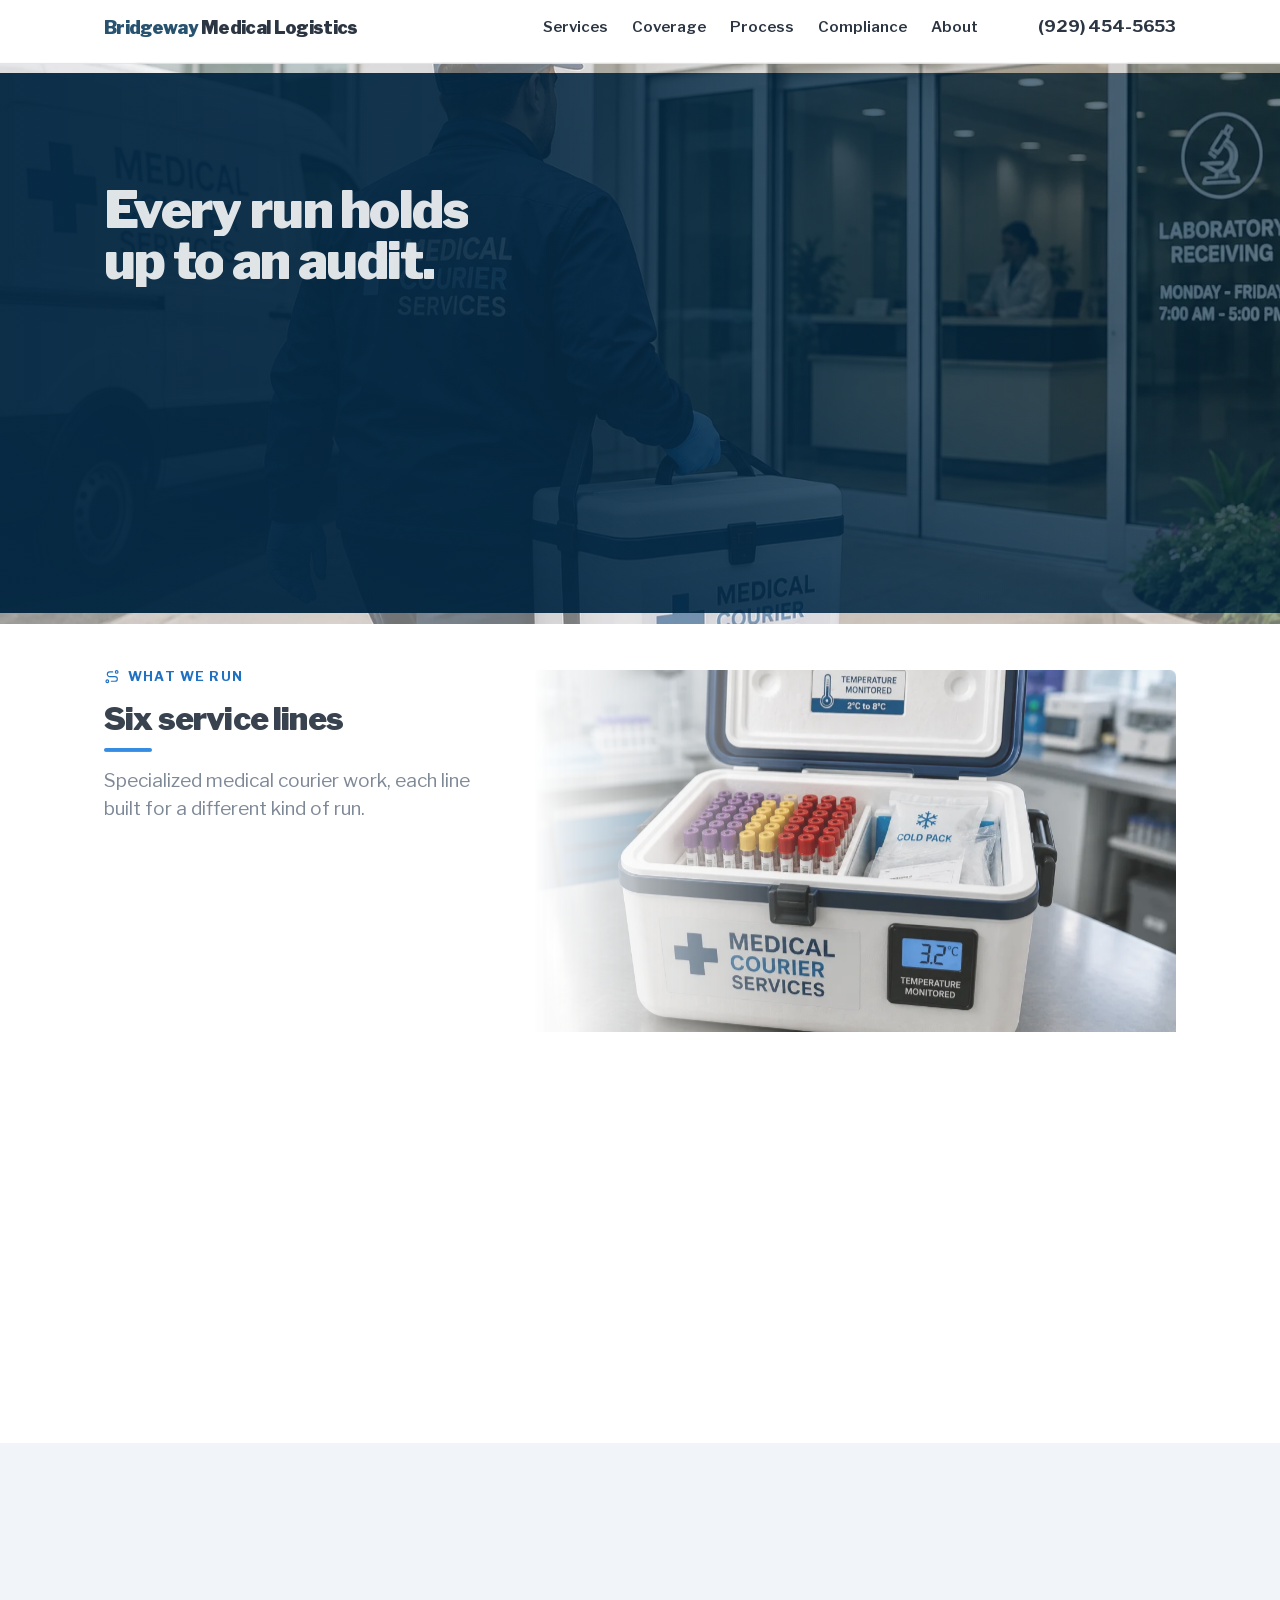
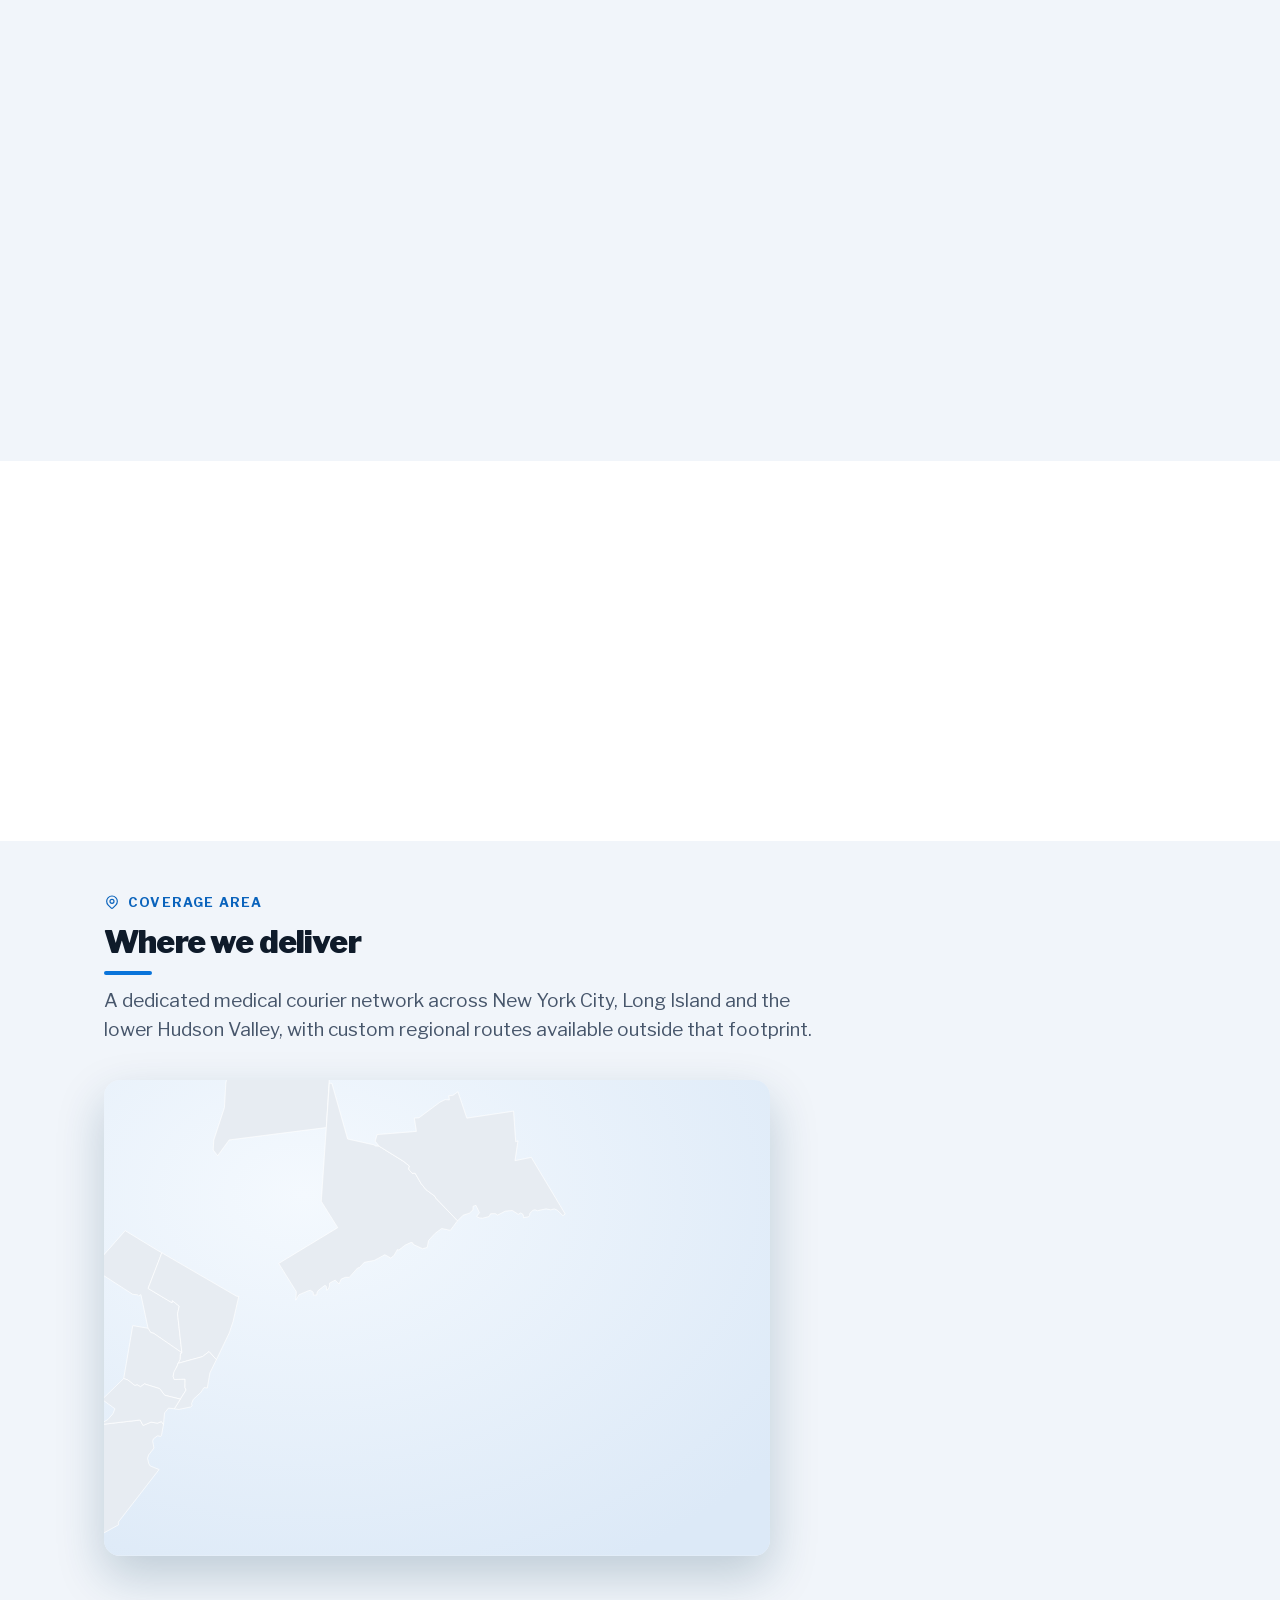
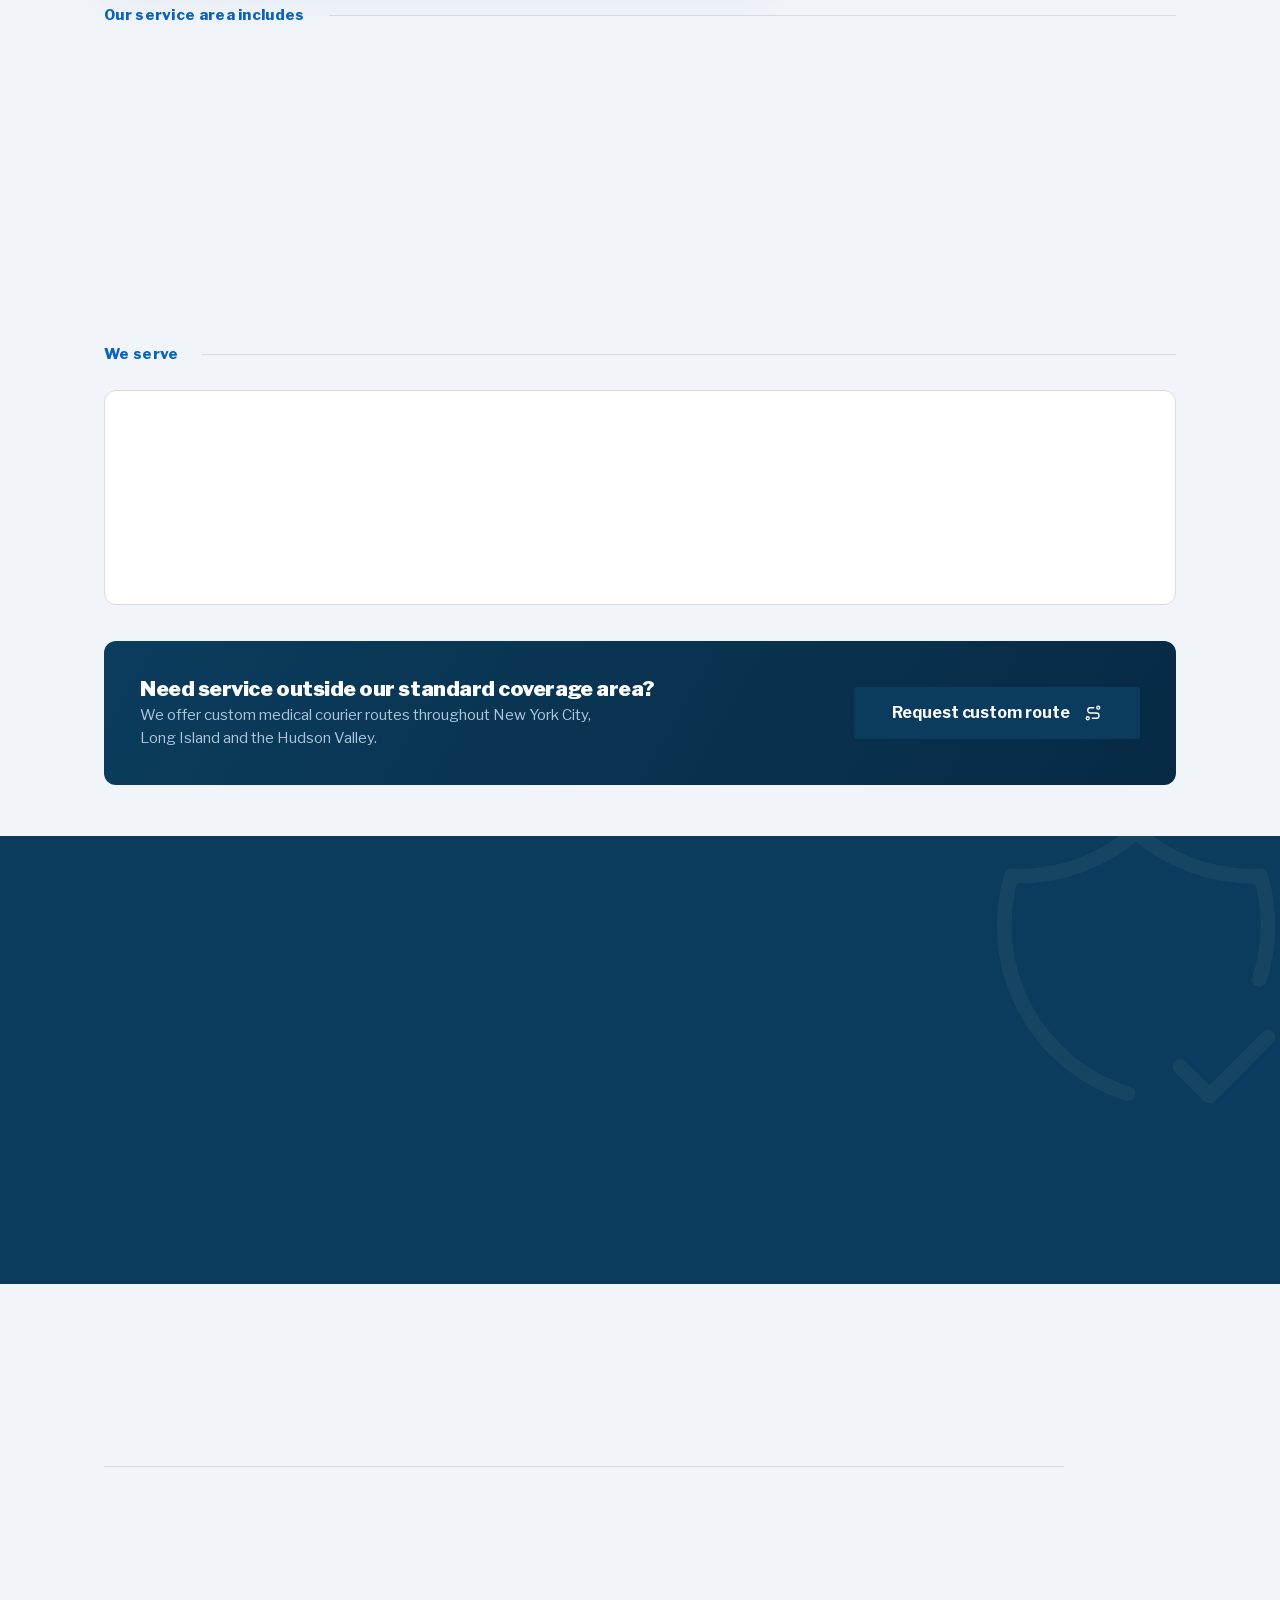
==== index.html @ 1b9d7f81 "Add site files for deployment Co-Authored-By: Claude Sonnet 5 <noreply@anthropic.com>" ====
<!DOCTYPE html>
<html lang="en">
<head>
<meta charset="utf-8">
<meta name="viewport" content="width=device-width, initial-scale=1">

<title>Bridgeway Medical Logistics | Medical Courier, NYC and Long Island</title>
<meta name="description" content="B2B medical courier for labs, clinics, hospital systems and pharmacies across New York City, Long Island and the Hudson Valley. STAT specimen transport, scheduled lab routes, cold-chain pharma, records under chain of custody.">
<link rel="canonical" href="https://bridgewayml.com/">

<!-- ==========================================================================
     TWO KINDS OF CONTENT ON THIS PAGE. THE DIFFERENCE MATTERS.

     1. FACTS ABOUT THE WORK. Regulatory citations, temperature classes,
        packaging requirements, geography. Independently verifiable and true
        regardless of how Bridgeway operates. These ship as written.

     2. CLAIMS ABOUT BRIDGEWAY. What Joseph holds, does, or commits to.
        Every one is tagged data-verify="pending":

            grep -rn 'data-verify' *.html

        Confirm it, delete the attribute. If it is not true, delete the whole
        element. Never publish an unconfirmed compliance claim to a hospital
        procurement team.

     NOTHING here states an insurance limit, a certification number, a
     response time or a temperature reading that has not been confirmed.
     Those are exactly the numbers a client's procurement file holds you to.

     Domain, phone, email and dispatch address are the client's real
     contact details as of 2026-08-10, not placeholders.
     ========================================================================== -->

<meta property="og:type" content="website">
<meta property="og:site_name" content="Bridgeway Medical Logistics">
<meta property="og:title" content="Bridgeway Medical Logistics | Medical Courier, NYC and Long Island">
<meta property="og:description" content="STAT specimen transport, scheduled lab routes and cold-chain pharma across New York City, Long Island and the Hudson Valley. Documented chain of custody on every run.">
<meta property="og:url" content="https://bridgewayml.com/">
<meta property="og:image" content="https://bridgewayml.com/assets/img/og-cover.jpg">
<meta property="og:image:width" content="1200">
<meta property="og:image:height" content="630">
<meta property="og:image:alt" content="A courier's gloved hands fastening a numbered security seal onto a sealed medical specimen transport cooler at the back of a cargo van.">
<meta name="twitter:card" content="summary_large_image">

<link rel="icon" href="/favicon.svg" type="image/svg+xml">
<link rel="apple-touch-icon" href="/assets/img/apple-touch-icon.png">
<meta name="theme-color" content="#0B3C5D">

<link rel="preload" href="/assets/fonts/librefranklin-var-latin.woff2" as="font" type="font/woff2" crossorigin>
<link rel="stylesheet" href="/assets/css/site.css">

<!-- Motion boot. Adding the class here (rather than from motion.js) is what
     prevents a flash of un-animated content: the hide rules apply on the very
     first paint. The timeout is the safety net -- if motion.js has not
     confirmed it is alive, the class comes off and the page is simply static
     and complete. Content is never left depending on a script that failed. -->
<script>
  (function () {
    var r = document.documentElement;
    if (window.matchMedia && window.matchMedia('(prefers-reduced-motion: reduce)').matches) return;
    r.classList.add('js-motion');
    setTimeout(function () {
      if (!window.__bwMotionReady) r.classList.remove('js-motion');
    }, 2000);
  })();
</script>
</head>
<body>

<a class="skip" href="#main">Skip to content</a>

<!-- Tabler Icons (MIT). Inlined as one sprite: no extra request, no icon
     font, and no hand-rolled paths. Referenced by id from each section below. -->
<svg class="sprite" aria-hidden="true" focusable="false"><symbol id="i-ambulance" viewBox="0 0 24 24"><path d="M5 17a2 2 0 1 0 4 0a2 2 0 1 0 -4 0" /> <path d="M15 17a2 2 0 1 0 4 0a2 2 0 1 0 -4 0" /> <path d="M5 17h-2v-11a1 1 0 0 1 1 -1h9v12m-4 0h6m4 0h2v-6h-8m0 -5h5l3 5" /> <path d="M6 10h4m-2 -2v4" /></symbol><symbol id="i-calendar-clock" viewBox="0 0 24 24"><path d="M10.5 21h-4.5a2 2 0 0 1 -2 -2v-12a2 2 0 0 1 2 -2h12a2 2 0 0 1 2 2v3" /> <path d="M16 3v4" /> <path d="M8 3v4" /> <path d="M4 11h10" /> <path d="M14 18a4 4 0 1 0 8 0a4 4 0 1 0 -8 0" /> <path d="M18 16.5v1.5l.5 .5" /></symbol><symbol id="i-temperature-snow" viewBox="0 0 24 24"><path d="M4 13.5a4 4 0 1 0 4 0v-8.5a2 2 0 1 0 -4 0v8.5" /> <path d="M4 9h4" /> <path d="M14.75 4l1 2h2.25" /> <path d="M17 4l-3 5l2 3" /> <path d="M20.25 10l-1.25 2l1.25 2" /> <path d="M22 12h-6l-2 3" /> <path d="M18 18h-2.25l-1 2" /> <path d="M17 20l-3 -5h-1" /> <path d="M12 9l2.088 .008" /></symbol><symbol id="i-vaccine-bottle" viewBox="0 0 24 24"><path d="M9 4a1 1 0 0 1 1 -1h4a1 1 0 0 1 1 1v1a1 1 0 0 1 -1 1h-4a1 1 0 0 1 -1 -1l0 -1" /> <path d="M10 6v.98c0 .877 -.634 1.626 -1.5 1.77c-.866 .144 -1.5 .893 -1.5 1.77v8.48a2 2 0 0 0 2 2h6a2 2 0 0 0 2 -2v-8.48c0 -.877 -.634 -1.626 -1.5 -1.77a1.795 1.795 0 0 1 -1.5 -1.77v-.98" /> <path d="M7 12h10" /> <path d="M7 18h10" /> <path d="M11 15h2" /></symbol><symbol id="i-files" viewBox="0 0 24 24"><path d="M15 3v4a1 1 0 0 0 1 1h4" /> <path d="M18 17h-7a2 2 0 0 1 -2 -2v-10a2 2 0 0 1 2 -2h4l5 5v7a2 2 0 0 1 -2 2" /> <path d="M16 17v2a2 2 0 0 1 -2 2h-7a2 2 0 0 1 -2 -2v-10a2 2 0 0 1 2 -2h2" /></symbol><symbol id="i-package" viewBox="0 0 24 24"><path d="M12 3l8 4.5l0 9l-8 4.5l-8 -4.5l0 -9l8 -4.5" /> <path d="M12 12l8 -4.5" /> <path d="M12 12l0 9" /> <path d="M12 12l-8 -4.5" /> <path d="M16 5.25l-8 4.5" /></symbol><symbol id="i-lock" viewBox="0 0 24 24"><path d="M5 13a2 2 0 0 1 2 -2h10a2 2 0 0 1 2 2v6a2 2 0 0 1 -2 2h-10a2 2 0 0 1 -2 -2v-6" /> <path d="M11 16a1 1 0 1 0 2 0a1 1 0 0 0 -2 0" /> <path d="M8 11v-4a4 4 0 1 1 8 0v4" /></symbol><symbol id="i-biohazard" viewBox="0 0 24 24"><path d="M10 12a2 2 0 1 0 4 0a2 2 0 1 0 -4 0" /> <path d="M11.939 14c0 .173 .048 .351 .056 .533l0 .217a4.75 4.75 0 0 1 -4.533 4.745l-.217 0m-4.75 -4.75a4.75 4.75 0 0 1 7.737 -3.693m6.513 8.443a4.75 4.75 0 0 1 -4.69 -5.503l-.06 0m1.764 -2.944a4.75 4.75 0 0 1 7.731 3.477l0 .217m-11.195 -3.813a4.75 4.75 0 0 1 -1.828 -7.624l.164 -.172m6.718 0a4.75 4.75 0 0 1 -1.665 7.798" /></symbol><symbol id="i-box" viewBox="0 0 24 24"><path d="M12 3l8 4.5l0 9l-8 4.5l-8 -4.5l0 -9l8 -4.5" /> <path d="M12 12l8 -4.5" /> <path d="M12 12l0 9" /> <path d="M12 12l-8 -4.5" /></symbol><symbol id="i-clipboard-check" viewBox="0 0 24 24"><path d="M9 5h-2a2 2 0 0 0 -2 2v12a2 2 0 0 0 2 2h10a2 2 0 0 0 2 -2v-12a2 2 0 0 0 -2 -2h-2" /> <path d="M9 5a2 2 0 0 1 2 -2h2a2 2 0 0 1 2 2a2 2 0 0 1 -2 2h-2a2 2 0 0 1 -2 -2" /> <path d="M9 14l2 2l4 -4" /></symbol><symbol id="i-shield-check" viewBox="0 0 24 24"><path d="M11.46 20.846a12 12 0 0 1 -7.96 -14.846a12 12 0 0 0 8.5 -3a12 12 0 0 0 8.5 3a12 12 0 0 1 -.09 7.06" /> <path d="M15 19l2 2l4 -4" /></symbol><symbol id="i-clock-hour-4" viewBox="0 0 24 24"><path d="M3 12a9 9 0 1 0 18 0a9 9 0 1 0 -18 0" /> <path d="M12 12l3 2" /> <path d="M12 7v5" /></symbol><symbol id="i-headset" viewBox="0 0 24 24"><path d="M4 14v-3a8 8 0 1 1 16 0v3" /> <path d="M18 19c0 1.657 -2.686 3 -6 3" /> <path d="M4 14a2 2 0 0 1 2 -2h1a2 2 0 0 1 2 2v3a2 2 0 0 1 -2 2h-1a2 2 0 0 1 -2 -2v-3" /> <path d="M15 14a2 2 0 0 1 2 -2h1a2 2 0 0 1 2 2v3a2 2 0 0 1 -2 2h-1a2 2 0 0 1 -2 -2v-3" /></symbol><symbol id="i-map-pin" viewBox="0 0 24 24"><path d="M9 11a3 3 0 1 0 6 0a3 3 0 0 0 -6 0" /> <path d="M17.657 16.657l-4.243 4.243a2 2 0 0 1 -2.827 0l-4.244 -4.243a8 8 0 1 1 11.314 0" /></symbol><symbol id="i-phone" viewBox="0 0 24 24"><path d="M5 4h4l2 5l-2.5 1.5a11 11 0 0 0 5 5l1.5 -2.5l5 2v4a2 2 0 0 1 -2 2a16 16 0 0 1 -15 -15a2 2 0 0 1 2 -2" /></symbol><symbol id="i-circle-check" viewBox="0 0 24 24"><path d="M3 12a9 9 0 1 0 18 0a9 9 0 1 0 -18 0" /> <path d="M9 12l2 2l4 -4" /></symbol><symbol id="i-hourglass-high" viewBox="0 0 24 24"><path d="M6.5 7h11" /> <path d="M6 20v-2a6 6 0 1 1 12 0v2a1 1 0 0 1 -1 1h-10a1 1 0 0 1 -1 -1" /> <path d="M6 4v2a6 6 0 1 0 12 0v-2a1 1 0 0 0 -1 -1h-10a1 1 0 0 0 -1 1" /></symbol><symbol id="i-snowflake" viewBox="0 0 24 24"><path d="M10 4l2 1l2 -1" /> <path d="M12 2v6.5l3 1.72" /> <path d="M17.928 6.268l.134 2.232l1.866 1.232" /> <path d="M20.66 7l-5.629 3.25l.01 3.458" /> <path d="M19.928 14.268l-1.866 1.232l-.134 2.232" /> <path d="M20.66 17l-5.629 -3.25l-2.99 1.738" /> <path d="M14 20l-2 -1l-2 1" /> <path d="M12 22v-6.5l-3 -1.72" /> <path d="M6.072 17.732l-.134 -2.232l-1.866 -1.232" /> <path d="M3.34 17l5.629 -3.25l-.01 -3.458" /> <path d="M4.072 9.732l1.866 -1.232l.134 -2.232" /> <path d="M3.34 7l5.629 3.25l2.99 -1.738" /></symbol><symbol id="i-thermometer" viewBox="0 0 24 24"><path d="M19 5a2.828 2.828 0 0 1 0 4l-8 8h-4v-4l8 -8a2.828 2.828 0 0 1 4 0" /> <path d="M16 7l-1.5 -1.5" /> <path d="M13 10l-1.5 -1.5" /> <path d="M10 13l-1.5 -1.5" /> <path d="M7 17l-3 3" /></symbol><symbol id="i-route" viewBox="0 0 24 24"><path d="M3 19a2 2 0 1 0 4 0a2 2 0 0 0 -4 0" /> <path d="M19 7a2 2 0 1 0 0 -4a2 2 0 0 0 0 4" /> <path d="M11 19h5.5a3.5 3.5 0 0 0 0 -7h-8a3.5 3.5 0 0 1 0 -7h4.5" /></symbol><symbol id="i-file-check" viewBox="0 0 24 24"><path d="M14 3v4a1 1 0 0 0 1 1h4" /> <path d="M17 21h-10a2 2 0 0 1 -2 -2v-14a2 2 0 0 1 2 -2h7l5 5v11a2 2 0 0 1 -2 2" /> <path d="M9 15l2 2l4 -4" /></symbol><symbol id="i-truck-delivery" viewBox="0 0 24 24"><path d="M5 17a2 2 0 1 0 4 0a2 2 0 1 0 -4 0" /> <path d="M15 17a2 2 0 1 0 4 0a2 2 0 1 0 -4 0" /> <path d="M5 17h-2v-4m-1 -8h11v12m-4 0h6m4 0h2v-6h-8m0 -5h5l3 5" /> <path d="M3 9l4 0" /></symbol><symbol id="i-building-hospital" viewBox="0 0 24 24"><path d="M3 21l18 0" /> <path d="M5 21v-16a2 2 0 0 1 2 -2h10a2 2 0 0 1 2 2v16" /> <path d="M9 21v-4a2 2 0 0 1 2 -2h2a2 2 0 0 1 2 2v4" /> <path d="M10 9l4 0" /> <path d="M12 7l0 4" /></symbol><symbol id="i-microscope" viewBox="0 0 24 24"><path d="M5 21h14" /> <path d="M6 18h2" /> <path d="M7 18v3" /> <path d="M9 11l3 3l6 -6l-3 -3l-6 6" /> <path d="M10.5 12.5l-1.5 1.5" /> <path d="M17 3l3 3" /> <path d="M12 21a6 6 0 0 0 3.715 -10.712" /></symbol><symbol id="i-pill" viewBox="0 0 24 24"><path d="M4.5 12.5l8 -8a4.94 4.94 0 0 1 7 7l-8 8a4.94 4.94 0 0 1 -7 -7" /> <path d="M8.5 8.5l7 7" /></symbol><symbol id="i-stethoscope" viewBox="0 0 24 24"><path d="M6 4h-1a2 2 0 0 0 -2 2v3.5a5.5 5.5 0 0 0 11 0v-3.5a2 2 0 0 0 -2 -2h-1" /> <path d="M8 15a6 6 0 1 0 12 0v-3" /> <path d="M11 3v2" /> <path d="M6 3v2" /> <path d="M18 10a2 2 0 1 0 4 0a2 2 0 1 0 -4 0" /></symbol><symbol id="i-user-square" viewBox="0 0 24 24"><path d="M9 10a3 3 0 1 0 6 0a3 3 0 0 0 -6 0" /> <path d="M6 21v-1a4 4 0 0 1 4 -4h4a4 4 0 0 1 4 4v1" /> <path d="M3 5a2 2 0 0 1 2 -2h14a2 2 0 0 1 2 2v14a2 2 0 0 1 -2 2h-14a2 2 0 0 1 -2 -2v-14" /></symbol><symbol id="i-scissors" viewBox="0 0 24 24"><path d="M3 7a3 3 0 1 0 6 0a3 3 0 1 0 -6 0" /> <path d="M3 17a3 3 0 1 0 6 0a3 3 0 1 0 -6 0" /> <path d="M8.6 8.6l10.4 10.4" /> <path d="M8.6 15.4l10.4 -10.4" /></symbol><symbol id="i-home-heart" viewBox="0 0 24 24"><path d="M21 12l-9 -9l-9 9h2v7a2 2 0 0 0 2 2h6" /> <path d="M9 21v-6a2 2 0 0 1 2 -2h2c.39 0 .754 .112 1.061 .304" /> <path d="M19 21.5l2.518 -2.58a1.74 1.74 0 0 0 0 -2.413a1.627 1.627 0 0 0 -2.346 0l-.168 .172l-.168 -.172a1.627 1.627 0 0 0 -2.346 0a1.74 1.74 0 0 0 0 2.412l2.51 2.59l0 -.009" /></symbol><symbol id="i-scan" viewBox="0 0 24 24"><path d="M5 12h14" /> <path d="M3 7v-2a2 2 0 0 1 2 -2h2" /> <path d="M3 17v2a2 2 0 0 0 2 2h2" /> <path d="M17 3h2a2 2 0 0 1 2 2v2" /> <path d="M17 21h2a2 2 0 0 0 2 -2v-2" /></symbol><symbol id="i-droplet" viewBox="0 0 24 24"><path d="M7.502 19.423c2.602 2.105 6.395 2.105 8.996 0c2.602 -2.105 3.262 -5.708 1.566 -8.546l-4.89 -7.26c-.42 -.625 -1.287 -.803 -1.936 -.397a1.376 1.376 0 0 0 -.41 .397l-4.893 7.26c-1.695 2.838 -1.035 6.441 1.567 8.546" /></symbol><symbol id="i-activity" viewBox="0 0 24 24"><path d="M3 12h4l3 8l4 -16l3 8h4" /></symbol><symbol id="i-droplets" viewBox="0 0 24 24"><path d="M4.072 20.3a2.999 2.999 0 0 0 3.856 0a3.002 3.002 0 0 0 .67 -3.798l-2.095 -3.227a.6 .6 0 0 0 -1.005 0l-2.098 3.227a3.003 3.003 0 0 0 .671 3.798" /> <path d="M16.072 20.3a2.999 2.999 0 0 0 3.856 0a3.002 3.002 0 0 0 .67 -3.798l-2.095 -3.227a.6 .6 0 0 0 -1.005 0l-2.098 3.227a3.003 3.003 0 0 0 .671 3.798" /> <path d="M10.072 10.3a2.999 2.999 0 0 0 3.856 0a3.002 3.002 0 0 0 .67 -3.798l-2.095 -3.227a.6 .6 0 0 0 -1.005 0l-2.098 3.227a3.003 3.003 0 0 0 .671 3.798l.001 0" /></symbol><symbol id="i-dots" viewBox="0 0 24 24"><path d="M4 12a1 1 0 1 0 2 0a1 1 0 1 0 -2 0" /> <path d="M11 12a1 1 0 1 0 2 0a1 1 0 1 0 -2 0" /> <path d="M18 12a1 1 0 1 0 2 0a1 1 0 1 0 -2 0" /></symbol></svg>


<header class="site-head">
  <div class="wrap site-head__inner">
    <a class="brand" href="/"><em>Bridgeway</em>&nbsp;Medical Logistics</a>
    <a class="headtel" href="tel:+19294545653" aria-label="Call dispatch at (929) 454-5653">(929) 454-5653</a>
    <nav class="nav" aria-label="Main">
      <a href="#services">Services</a>
      <a href="#coverage">Coverage</a>
      <a href="#how">Process</a>
      <a href="#compliance">Compliance</a>
      <a href="/about.html">About</a>
    </nav>
  </div>
</header>

<main id="main">

  <!-- Hero ===============================================================
       Full-bleed banner. The photograph is a real <img> behind a navy
       gradient scrim; white text sits on the dark left side. Content is in
       normal flow so it renders with or without the image, and the scrim
       guarantees contrast even where the photo is light (the white van).
       ==================================================================== -->
  <section class="hero" aria-labelledby="hero-h">
    <picture class="hero__bg">
      <source type="image/webp" srcset="/assets/img/lab-delivery-900.webp 900w, /assets/img/lab-delivery.webp 1536w"
              sizes="100vw">
      <img src="/assets/img/lab-delivery.jpg"
           srcset="/assets/img/lab-delivery-900.jpg 900w, /assets/img/lab-delivery.jpg 1536w"
           sizes="100vw" width="1536" height="1024" fetchpriority="high"
           alt="A Bridgeway courier in gloves carrying a sealed specimen cooler toward a clinical laboratory receiving entrance, a marked delivery van at the kerb.">
    </picture>
    <div class="hero__inner wrap">
      <div class="hero__copy">
        <h1 class="display" id="hero-h">Every run holds up to an audit.</h1>
        <p class="lead hero__lead">
          Dedicated point-to-point transport for laboratories, clinics, hospital
          systems and pharmacies. One courier per run, sealed at pickup, signed
          and timestamped at delivery.
        </p>
        <div class="btn-row">
          <a class="btn btn--call" href="tel:+19294545653"
             aria-label="Call dispatch at (929) 454-5653"><svg class="i" aria-hidden="true"><use href="#i-phone"></use></svg>(929) 454-5653</a>
          <a class="btn btn--onphoto" href="#quote">Request a quote</a>
        </div>
      </div>
    </div>
  </section>

  <!-- Services ========================================================== -->
  <section class="section" id="services" aria-labelledby="svc-h">
    <div class="wrap">
      <div class="svc__intro">
        <div class="section-head section-head--rule">
          <p class="eyebrow"><svg class="i" aria-hidden="true"><use href="#i-route"></use></svg>What we run</p><h2 id="svc-h">Six service lines</h2>
          <p class="lead muted">Specialized medical courier work, each line built for a different kind of run.</p>
        </div>
        <div class="svc__photo" aria-hidden="true">
          <picture>
            <source type="image/webp" srcset="/assets/img/coldchain.webp">
            <img src="/assets/img/coldchain.jpg" width="1100" height="733" loading="lazy" alt="">
          </picture>
        </div>
      </div>

      <div class="svc__grid">
        <div class="svc">
          <div class="svc__head"><span class="badge badge--stat"><svg class="i" aria-hidden="true"><use href="#i-ambulance"></use></svg></span><h3>STAT and emergency runs</h3></div>
          <p>Immediate, dedicated pickup for time-critical specimens, blood products, and urgent hospital deliveries.</p>
          <p class="svc__turn svc__turn--stat"><svg class="i" aria-hidden="true"><use href="#i-phone"></use></svg><span>Dispatched on call</span></p>
        </div>
        <div class="svc">
          <div class="svc__head"><span class="badge"><svg class="i" aria-hidden="true"><use href="#i-calendar-clock"></use></svg></span><h3>Scheduled lab routes</h3></div>
          <p>Daily or recurring pickups for hospitals, clinics, labs, and physician offices, on a fixed window.</p>
          <p class="svc__turn"><svg class="i" aria-hidden="true"><use href="#i-clock-hour-4"></use></svg><span>Fixed daily window</span></p>
        </div>
        <div class="svc" data-verify="pending">
          <div class="svc__head"><span class="badge badge--cold"><svg class="i" aria-hidden="true"><use href="#i-temperature-snow"></use></svg></span><h3>Cold-chain and biologics</h3></div>
          <p>Validated temperature-controlled transport for vaccines, biologics, blood products, and lab samples.</p>
          <p class="svc__turn"><svg class="i" aria-hidden="true"><use href="#i-thermometer"></use></svg><span>Temperature logged</span></p>
        </div>
        <div class="svc" data-verify="pending">
          <div class="svc__head"><span class="badge"><svg class="i" aria-hidden="true"><use href="#i-vaccine-bottle"></use></svg></span><h3>Pharmacy and infusion delivery</h3></div>
          <p>Secure delivery of prescriptions, specialty medications, and infusion therapies, signed on receipt.</p>
          <p class="svc__turn"><svg class="i" aria-hidden="true"><use href="#i-clock-hour-4"></use></svg><span>Time-definite</span></p>
        </div>
        <div class="svc">
          <div class="svc__head"><span class="badge"><svg class="i" aria-hidden="true"><use href="#i-files"></use></svg></span><h3>Records and imaging</h3></div>
          <p>Confidential transport of medical records, imaging, pathology slides, and sensitive documents.</p>
          <p class="svc__turn"><svg class="i" aria-hidden="true"><use href="#i-file-check"></use></svg><span>Same day</span></p>
        </div>
        <div class="svc">
          <div class="svc__head"><span class="badge"><svg class="i" aria-hidden="true"><use href="#i-package"></use></svg></span><h3>Equipment and supply transfers</h3></div>
          <p>Inter-site transport of medical equipment, supplies, diagnostic devices, and reagents.</p>
          <p class="svc__turn"><svg class="i" aria-hidden="true"><use href="#i-truck-delivery"></use></svg><span>Scheduled or on call</span></p>
        </div>
      </div>
    </div>
  </section>

  <!-- Why choose us ==================================================== -->
  <section class="section section--band" id="why" aria-labelledby="why-h">
    <div class="wrap why__grid">
      <figure class="why__fig">
        <picture>
          <source type="image/webp" srcset="/assets/img/equipment.webp">
          <img src="/assets/img/equipment.jpg" width="760" height="507" loading="lazy"
               alt="A Bridgeway courier wheeling shrink-wrapped medical equipment on a dolly toward a hospital patient care unit entrance, a marked delivery van alongside.">
        </picture>
      </figure>
      <div class="why__body">
        <p class="eyebrow"><svg class="i" aria-hidden="true"><use href="#i-shield-check"></use></svg>Why facilities choose us</p>
        <h2 id="why-h">Built for medical freight, not parcels</h2>
        <p class="lead muted">A general courier optimises for stops per hour. That is the wrong instinct for a specimen with a stability window.</p>
        <ul class="why__list">
          <li><svg class="i" aria-hidden="true"><use href="#i-route"></use></svg><div><h3>One courier per run</h3><p>No consolidation, no hand-offs, no warehouse stop where a cooler waits for a second van.</p></div></li>
          <li><svg class="i" aria-hidden="true"><use href="#i-thermometer"></use></svg><div><h3>Temperature controlled</h3><p>Validated containers with the reading logged for the run and reported with the manifest.</p></div></li>
          <li><svg class="i" aria-hidden="true"><use href="#i-clipboard-check"></use></svg><div><h3>Chain of custody</h3><p>Sealed at pickup, signed and timestamped at delivery, the record retained and sent on request.</p></div></li>
          <li data-verify="pending"><svg class="i" aria-hidden="true"><use href="#i-shield-check"></use></svg><div><h3>Bonded and insured</h3><p>Certificate of insurance issued to your facility, named to your entity, renewed before it lapses.</p></div></li>
        </ul>
      </div>
    </div>
  </section>

  <!-- How it works ====================================================== -->
  <section class="section" id="how" aria-labelledby="how-h">
    <div class="wrap">
      <div class="section-head">
        <p class="eyebrow"><svg class="i" aria-hidden="true"><use href="#i-route"></use></svg>How it works</p>
        <h2 id="how-h">From call to proof of delivery</h2>
        <p class="lead muted">Four steps on every run, whether it is a STAT dispatch or a standing daily route.</p>
      </div>
      <ol class="steps">
        <li class="step"><span class="step__num">1</span><span class="step__ic badge"><svg class="i" aria-hidden="true"><use href="#i-phone"></use></svg></span><h3>Schedule a pickup</h3><p>Call dispatch or send the two addresses. You get a window quoted for that specific run.</p></li>
        <li class="step"><span class="step__num">2</span><span class="step__ic badge"><svg class="i" aria-hidden="true"><use href="#i-truck-delivery"></use></svg></span><h3>Courier dispatched</h3><p>One named courier is assigned. Nothing else rides with your specimen.</p></li>
        <li class="step"><span class="step__num">3</span><span class="step__ic badge"><svg class="i" aria-hidden="true"><use href="#i-shield-check"></use></svg></span><h3>Secure transport</h3><p>Sealed and logged at pickup, held at temperature, driven direct with no route deviation.</p></li>
        <li class="step"><span class="step__num">4</span><span class="step__ic badge"><svg class="i" aria-hidden="true"><use href="#i-file-check"></use></svg></span><h3>Proof of delivery</h3><p>Signed and timestamped at the receiving department. The closed manifest is yours on request.</p></li>
      </ol>
    </div>
  </section>

  <!-- Coverage ==========================================================
       The map is real geography, not a schematic: county boundaries come from
       US Census cartographic data (500k), projected to Web Mercator and
       simplified. Served counties are filled, neighbours are drawn unshaded
       so it reads as a map rather than floating shapes.

       The ZIP check is also real. 394 ZIPs across the nine served counties,
       from a public state/county/ZIP crosswalk, embedded in site.js so the
       lookup needs no request. An unrecognised ZIP is never told "no": it is
       told to call dispatch, because a wrong no loses a booking.
       ================================================================== -->
  <section class="section section--band cov" id="coverage" aria-labelledby="cov-h">
    <div class="wrap">

      <div class="cov__head">
        <p class="eyebrow"><svg class="i" aria-hidden="true"><use href="#i-map-pin"></use></svg>Coverage area</p>
        <h2 id="cov-h" class="has-rule">Where we deliver</h2>
        <p class="lead muted">
          A dedicated medical courier network across New York City, Long
          Island and the lower Hudson Valley, with custom regional routes
          available outside that footprint.
        </p>
      </div>

      <div class="cov__layout">
        <figure class="cov__map">
          <svg class="map__svg" viewBox="0 0 980 700" role="img" aria-labelledby="mapt mapd" xmlns="http://www.w3.org/2000/svg">
<title id="mapt">Bridgeway service network</title>
<desc id="mapd">A logistics network map showing New York City -- Manhattan, Brooklyn, Queens, the Bronx and Staten Island -- Nassau and Suffolk Counties on Long Island, and Westchester, Rockland and Putnam Counties, connected by delivery routes between hub markers. Surrounding areas, including northern New Jersey, are shown unshaded for orientation and are not served; the eastern half of Suffolk County extends beyond this view.</desc>
<defs>
<linearGradient id="mapLand" x1="0" y1="0" x2="1" y2="1"><stop offset="0%" stop-color="#2E93F0"/><stop offset="100%" stop-color="#0A5FB0"/></linearGradient>
<radialGradient id="mapWater" cx="30%" cy="24%" r="90%"><stop offset="0%" stop-color="#F4F9FE"/><stop offset="100%" stop-color="#DCE9F7"/></radialGradient>
<filter id="hubGlow" x="-200%" y="-200%" width="500%" height="500%"><feGaussianBlur in="SourceGraphic" stdDeviation="4.5" result="b"/><feMerge><feMergeNode in="b"/><feMergeNode in="SourceGraphic"/></feMerge></filter>
</defs>
<rect class="map__water" width="980" height="700"/>
<path class="map__ctx" d="M77.7 250.1L85.1 254.3L64.9 306.7L100.1 327.8L100.4 324.6L110.7 332.8L108.2 344.1L114.6 401.4L73.3 372.9L68.7 371.5L64.8 365.3L54.3 315.8L51.0 317.7L49.1 316.1L42.2 315.3L-17.4 276.8L31.2 221.7L77.7 250.1Z"/>
<path class="map__ctx" d="M85.1 254.3L195.2 318.3L198.3 318.4L189.8 355.7L184.3 372.3L165.4 411.5L154.6 399.7L144.8 407.1L108.4 417.1L111.7 411.4L112.4 402.2L114.6 401.4L108.2 344.1L110.7 332.8L100.4 324.6L100.1 327.8L64.9 306.7L85.1 254.3Z"/>
<path class="map__ctx" d="M102.3 432.0L101.9 436.4L103.3 440.7L119.3 440.2L119.2 452.8L120.8 456.2L112.3 469.6L89.3 463.9L81.9 454.2L59.5 447.2L53.7 451.4L48.8 448.6L45.4 449.6L35.0 441.4L29.0 439.2L42.3 361.4L64.8 365.3L68.7 371.5L73.3 372.9L114.6 401.4L112.4 402.2L111.7 411.4L102.3 432.0Z"/>
<path class="map__ctx" d="M165.4 411.5L155.8 431.1L152.0 453.2L147.1 452.6L142.6 459.6L131.4 469.9L128.8 476.4L129.7 479.4L127.4 481.2L109.9 484.8L103.5 483.8L120.8 456.2L119.2 452.8L119.3 440.2L103.3 440.7L101.9 436.4L102.8 429.8L108.2 420.2L108.4 417.1L144.8 407.1L154.6 399.7L165.4 411.5Z"/>
<path class="map__ctx" d="M177.2 40.6L179.3 4.3L181.1 -3.5L179.6 -10.7L181.6 -27.8L174.1 -105.2L185.6 -188.5L263.1 -154.1L328.2 -141.2L338.9 -174.8L342.3 -174.8L327.1 70.0L184.2 88.2L167.3 111.4L160.7 103.1L161.5 88.7L177.2 40.6Z"/>
<path class="map__ctx" d="M331.6 4.7L335.3 5.0L358.5 86.8L397.5 95.5L399.1 97.0L404.9 97.4L441.3 120.0L449.4 126.7L448.3 130.9L453.5 137.3L457.8 137.2L466.7 152.5L473.9 161.4L486.9 171.0L488.2 173.8L520.2 207.2L509.6 221.3L496.9 218.5L486.7 226.1L477.5 236.3L475.6 246.4L468.8 248.3L454.7 241.8L454.4 239.7L451.9 238.9L443.1 243.0L434.0 250.2L431.6 249.6L427.1 257.8L422.0 262.0L413.3 257.1L397.8 265.5L383.0 268.3L376.0 275.9L373.2 276.6L360.8 290.5L355.4 290.3L349.0 293.0L345.8 300.2L340.2 294.5L331.8 298.9L331.9 303.2L329.8 308.0L327.6 309.4L327.1 303.6L325.3 302.1L315.8 309.2L313.8 311.9L313.0 316.3L308.1 316.6L307.7 312.1L303.9 309.5L301.0 310.0L287.0 316.0L282.1 324.0L283.0 311.6L257.1 269.9L343.9 217.3L319.7 178.6L331.6 4.7Z"/>
<path class="map__ctx" d="M-13.0 540.5L-22.0 530.3L-3.4 504.8L-1.1 506.6L53.2 500.3L57.5 508.3L69.3 503.4L78.6 505.0L84.5 502.6L87.5 507.0L84.6 522.9L83.4 524.5L78.7 523.6L72.6 528.1L71.6 531.5L73.5 541.5L65.7 551.7L64.1 556.8L65.9 564.5L67.9 567.9L81.0 573.2L21.1 650.5L21.3 654.6L-2.5 667.8L-10.8 666.9L-42.1 644.6L-58.7 610.2L-12.7 563.3L-2.2 555.5L-13.0 540.5Z"/>
<path class="map__ctx" d="M87.5 507.0L84.5 502.6L78.6 505.0L69.3 503.4L57.5 508.3L53.2 500.3L-1.1 506.6L-3.4 504.8L5.6 499.8L13.0 491.3L16.1 483.8L-2.7 470.1L29.0 439.2L35.0 441.4L45.4 449.6L48.8 448.6L53.7 451.4L59.5 447.2L81.9 454.2L89.3 463.9L112.3 469.6L103.5 483.8L94.8 482.9L89.1 489.9L87.5 507.0Z"/>
<path class="map__ctx" d="M459.7 75.6L456.6 56.0L463.5 55.6L494.3 32.7L502.1 28.8L508.3 29.3L507.3 23.2L513.5 22.5L520.8 17.3L533.9 56.1L602.7 45.8L605.8 90.7L609.1 89.6L604.8 118.7L628.7 113.8L678.6 197.2L675.3 199.7L666.8 191.4L662.5 189.7L657.3 191.1L650.5 189.6L637.5 192.4L634.3 190.9L630.9 191.9L626.5 196.3L626.3 199.3L624.5 201.4L617.4 202.5L616.7 197.9L613.2 195.6L609.5 197.7L600.8 192.0L590.6 193.0L579.1 198.8L576.2 196.7L568.8 196.8L566.6 200.9L556.9 203.4L551.9 202.8L548.4 200.7L552.5 195.3L547.4 184.5L543.2 185.8L542.9 191.0L537.7 195.9L528.3 199.1L520.2 207.2L488.2 173.8L486.9 171.0L473.9 161.4L466.7 152.5L457.8 137.2L453.5 137.3L450.0 133.5L448.3 130.9L449.4 126.7L441.3 120.0L404.9 97.4L399.0 90.0L401.9 80.3L459.7 75.6Z"/>
<path class="map__zone" d="M247.7 510.9L266.8 437.4L266.3 433.0L250.4 419.9L242.7 410.4L247.8 400.9L247.7 398.2L256.9 386.0L257.5 384.1L256.1 380.1L262.1 377.9L275.6 384.0L282.6 380.8L283.1 374.1L290.4 364.7L296.2 364.9L313.0 356.7L320.8 359.8L331.0 357.2L332.5 357.9L337.8 355.4L338.8 353.2L354.0 394.8L365.0 471.3L364.8 499.8L315.7 512.1L298.5 510.2L285.8 512.5L247.6 511.8L247.7 510.9Z"><title>Nassau</title></path>
<path class="map__zone" d="M207.1 459.9L197.4 465.8L194.6 459.6L188.5 453.4L185.8 444.6L182.9 443.6L179.5 440.0L173.9 440.0L176.7 433.5L183.7 424.0L182.5 422.7L183.7 420.5L186.2 421.6L192.4 415.0L191.7 412.5L199.5 415.4L199.7 416.7L206.4 416.9L209.3 412.0L220.7 409.3L227.6 408.4L233.9 410.8L236.5 410.4L238.1 413.1L240.0 413.0L242.7 410.4L250.4 419.9L266.3 433.0L266.8 437.4L247.7 510.9L248.1 508.9L240.4 508.8L229.1 511.7L183.9 530.2L184.5 523.1L182.5 520.3L213.9 509.8L210.1 478.9L211.8 474.6L208.2 466.1L207.1 459.9Z"><title>Queens</title></path>
<path class="map__zone" d="M179.1 212.5L185.0 221.0L192.8 240.0L197.8 244.9L200.7 254.7L197.9 278.4L199.9 299.4L198.3 318.4L195.2 318.3L77.7 250.1L167.3 164.9L179.1 212.5Z"><title>Rockland</title></path>
<path class="map__zone" d="M354.0 394.8L338.8 353.2L340.7 344.2L343.0 342.2L350.6 346.2L360.2 347.5L362.6 349.9L363.0 353.8L371.1 354.4L372.2 352.1L372.9 338.6L375.7 338.0L382.3 346.3L389.9 351.4L392.5 352.0L397.5 350.0L410.4 352.4L433.7 361.5L462.1 350.4L465.0 332.9L475.8 330.2L486.0 329.7L499.4 334.8L500.6 333.7L516.3 332.7L554.5 334.4L576.5 331.2L594.9 333.3L599.9 328.6L616.0 323.8L624.9 321.8L633.5 322.9L661.8 318.2L668.8 312.6L670.4 309.8L684.3 299.4L700.0 292.6L711.4 276.7L721.0 275.8L728.5 271.9L743.0 254.4L754.9 251.1L766.0 244.0L770.3 242.7L774.1 244.8L782.2 241.5L784.7 242.3L784.9 243.7L779.3 252.8L775.2 256.8L762.7 264.4L762.8 255.2L760.6 252.4L756.4 252.8L753.4 255.1L750.3 260.7L750.4 266.9L756.7 275.5L763.6 279.1L769.8 279.4L771.1 281.1L768.8 285.2L772.1 292.9L776.8 297.3L787.8 296.3L797.6 301.9L801.6 301.8L811.4 292.1L814.6 292.7L820.4 298.4L820.4 305.8L827.9 317.1L832.9 321.0L835.3 321.1L839.7 318.7L842.1 312.8L847.3 312.6L848.6 314.8L850.8 314.0L850.7 307.4L852.3 306.5L856.4 307.3L863.8 303.8L869.3 298.4L880.7 294.7L882.9 291.6L883.4 283.7L897.6 279.3L904.8 279.2L908.2 281.6L917.1 281.0L920.0 284.0L913.7 292.5L903.2 298.2L891.9 301.0L828.5 330.1L728.9 379.5L702.6 390.7L602.3 427.8L597.0 428.8L563.4 442.2L495.4 473.4L441.1 490.0L422.1 494.4L406.4 494.7L401.8 487.7L390.4 490.2L364.8 499.8L365.0 471.3L354.0 394.8Z"><title>Suffolk</title></path>
<path class="map__zone" d="M236.5 410.4L233.9 410.8L227.6 408.4L220.7 409.3L209.3 412.0L206.4 416.9L199.7 416.7L199.5 415.4L191.7 412.5L193.6 375.0L192.1 373.6L190.7 375.3L184.3 372.3L189.8 355.7L223.0 368.6L237.4 372.8L235.5 383.4L238.2 392.5L237.3 393.5L235.7 391.1L234.3 384.6L231.7 388.3L229.1 387.6L227.0 388.9L226.0 394.3L227.3 398.9L232.5 403.4L236.5 410.4Z"><title>The Bronx</title></path>
<path class="map__zone" d="M207.1 459.9L208.2 466.1L211.8 474.6L210.1 478.9L213.9 509.8L182.5 520.3L178.4 517.0L163.8 518.4L160.0 518.2L156.4 516.4L156.1 514.7L160.1 508.8L159.5 506.5L156.8 504.1L149.1 502.4L146.7 498.4L145.7 492.8L149.3 482.7L154.2 476.8L152.6 466.4L153.9 467.2L159.3 462.7L162.6 455.7L171.4 453.4L174.3 446.4L173.9 440.0L179.5 440.0L182.9 443.6L185.8 444.6L188.5 453.4L194.6 459.6L197.4 465.8L207.1 459.9Z"><title>Brooklyn</title></path>
<path class="map__zone" d="M173.9 440.0L174.3 446.4L171.4 453.4L162.6 455.7L159.3 462.7L153.9 467.2L151.9 463.7L154.8 456.8L152.0 453.2L155.8 431.1L184.3 372.3L190.7 375.3L192.1 373.6L193.6 376.3L192.4 415.0L186.2 421.6L183.7 420.5L182.5 422.7L183.7 424.0L176.7 433.5L173.9 440.0Z"><title>Manhattan</title></path>
<path class="map__zone" d="M166.9 166.3L167.3 111.4L184.2 88.2L327.1 70.0L322.0 145.4L166.9 166.3Z"><title>Putnam</title></path>
<path class="map__zone" d="M109.5 534.9L97.7 542.1L96.2 541.7L86.2 546.9L82.9 550.1L78.1 550.7L73.3 553.2L70.5 550.3L70.0 547.6L71.2 544.8L74.7 541.5L75.1 536.7L72.9 531.0L79.6 525.5L83.8 525.6L86.0 522.8L88.4 509.5L91.5 503.6L91.2 496.9L89.2 495.3L89.7 489.7L93.6 484.7L96.9 483.1L106.5 486.3L130.1 481.7L133.8 481.9L136.0 485.2L136.8 493.3L141.9 502.8L139.7 507.5L121.2 529.4L117.6 531.3L112.1 537.2L109.5 534.9Z"><title>Staten Island</title></path>
<path class="map__zone" d="M332.6 224.1L257.1 269.9L283.0 311.6L282.6 326.6L281.1 331.8L274.7 334.5L271.7 342.7L259.3 348.9L246.8 358.0L237.4 372.8L223.0 368.6L189.8 355.7L198.3 318.4L199.9 299.4L197.9 278.4L200.7 254.7L197.8 244.9L192.8 240.0L185.0 221.0L179.1 212.5L166.9 166.3L322.0 145.4L319.7 178.6L343.9 217.3L332.6 224.1Z"><title>Westchester</title></path>
<g class="map__routes">
<path class="map__route" d="M165.8 434.9 Q173.1 435.4 180.5 467.8"/>
<path class="map__route" d="M165.8 434.9 Q187.2 396.3 208.6 389.8"/>
<path class="map__route" d="M165.8 434.9 Q199.6 423.7 233.3 444.4"/>
<path class="map__route" d="M180.5 467.8 Q206.9 440.1 233.3 444.4"/>
<path class="map__route" d="M165.8 434.9 Q136.6 458.5 107.5 514.1"/>
<path class="map__route" d="M165.8 434.9 Q267.0 408.4 368.1 413.8"/>
<path class="map__route" d="M208.6 389.8 Q226.6 329.4 244.7 301.1"/>
<path class="map__route" d="M244.7 301.1 Q217.2 271.7 189.7 274.3"/>
<path class="map__route" d="M244.7 301.1 Q258.8 192.2 273.0 115.4"/>
</g>
<g class="map__hubs">
<circle class="map__hub-glow" cx="165.8" cy="434.9" r="11" filter="url(#hubGlow)"/>
<line class="map__leader" x1="165.8" y1="434.9" x2="101.8" y2="402.9"/>
<circle class="map__hub" cx="165.8" cy="434.9" r="6.5"/>
<rect class="map__chip" x="51.9" y="389.4" width="99.8" height="27" rx="13.5"/>
<text class="map__hub-label" x="101.8" y="408.1" text-anchor="middle" font-size="16">Manhattan</text>
<circle class="map__hub-glow" cx="180.5" cy="467.8" r="11" filter="url(#hubGlow)"/>
<line class="map__leader" x1="180.5" y1="467.8" x2="196.5" y2="519.8"/>
<circle class="map__hub" cx="180.5" cy="467.8" r="6.5"/>
<rect class="map__chip" x="150.7" y="506.3" width="91.6" height="27" rx="13.5"/>
<text class="map__hub-label" x="196.5" y="524.9" text-anchor="middle" font-size="16">Brooklyn</text>
<circle class="map__hub-glow" cx="233.3" cy="444.4" r="11" filter="url(#hubGlow)"/>
<line class="map__leader" x1="233.3" y1="444.4" x2="321.3" y2="452.4"/>
<circle class="map__hub" cx="233.3" cy="444.4" r="6.5"/>
<rect class="map__chip" x="283.7" y="438.9" width="75.2" height="27" rx="13.5"/>
<text class="map__hub-label" x="321.3" y="457.5" text-anchor="middle" font-size="16">Queens</text>
<circle class="map__hub-glow" cx="208.6" cy="389.8" r="11" filter="url(#hubGlow)"/>
<line class="map__leader" x1="208.6" y1="389.8" x2="274.6" y2="369.8"/>
<circle class="map__hub" cx="208.6" cy="389.8" r="6.5"/>
<rect class="map__chip" x="241.1" y="356.3" width="67.0" height="27" rx="13.5"/>
<text class="map__hub-label" x="274.6" y="374.9" text-anchor="middle" font-size="16">Bronx</text>
<circle class="map__hub-glow" cx="107.5" cy="514.1" r="11" filter="url(#hubGlow)"/>
<line class="map__leader" x1="107.5" y1="514.1" x2="73.5" y2="564.1"/>
<circle class="map__hub" cx="107.5" cy="514.1" r="6.5"/>
<rect class="map__chip" x="7.2" y="550.6" width="132.6" height="27" rx="13.5"/>
<text class="map__hub-label" x="73.5" y="569.2" text-anchor="middle" font-size="16">Staten Island</text>
<circle class="map__hub-glow" cx="368.1" cy="413.8" r="11" filter="url(#hubGlow)"/>
<line class="map__leader" x1="368.1" y1="413.8" x2="368.1" y2="375.8"/>
<circle class="map__hub" cx="368.1" cy="413.8" r="6.5"/>
<rect class="map__chip" x="310.0" y="362.3" width="116.2" height="27" rx="13.5"/>
<text class="map__hub-label" x="368.1" y="380.9" text-anchor="middle" font-size="16">Long Island</text>
<circle class="map__hub-glow" cx="244.7" cy="301.1" r="11" filter="url(#hubGlow)"/>
<line class="map__leader" x1="244.7" y1="301.1" x2="330.7" y2="307.1"/>
<circle class="map__hub" cx="244.7" cy="301.1" r="6.5"/>
<rect class="map__chip" x="268.5" y="293.6" width="124.4" height="27" rx="13.5"/>
<text class="map__hub-label" x="330.7" y="312.2" text-anchor="middle" font-size="16">White Plains</text>
<circle class="map__hub-glow" cx="189.7" cy="274.3" r="11" filter="url(#hubGlow)"/>
<line class="map__leader" x1="189.7" y1="274.3" x2="119.7" y2="270.3"/>
<circle class="map__hub" cx="189.7" cy="274.3" r="6.5"/>
<rect class="map__chip" x="86.2" y="256.8" width="67.0" height="27" rx="13.5"/>
<text class="map__hub-label" x="119.7" y="275.4" text-anchor="middle" font-size="16">Nyack</text>
<circle class="map__hub-glow" cx="273.0" cy="115.4" r="11" filter="url(#hubGlow)"/>
<line class="map__leader" x1="273.0" y1="115.4" x2="345.0" y2="119.4"/>
<circle class="map__hub" cx="273.0" cy="115.4" r="6.5"/>
<rect class="map__chip" x="307.4" y="105.9" width="75.2" height="27" rx="13.5"/>
<text class="map__hub-label" x="345.0" y="124.5" text-anchor="middle" font-size="16">Carmel</text>
</g>
</svg>
        </figure>

        <div class="cov__rail">

          <form class="zipcheck" id="zipcheck" novalidate>
            <label for="zip">Check service availability</label>
            <div class="zipcheck__row">
              <input type="text" id="zip" name="zip" inputmode="numeric" autocomplete="postal-code"
                     maxlength="5" placeholder="Enter ZIP code" aria-describedby="zipout">
              <button class="btn btn--solid" type="submit">Check Coverage</button>
            </div>
            <p class="zipcheck__out" id="zipout" role="status" aria-live="polite"></p>
          </form>

        </div>
      </div>

      <div class="cov__section-label">Our service area includes</div>
      <div class="cov__cards">
        <div class="cov__card">
          <div class="cov__silhouette-wrap"><svg class="cov__silhouette" viewBox="0 0 100 100" aria-hidden="true"><path d="M22.5 85.9L15.1 89.3L13.6 90.7L11.6 91.0L9.6 92.0L9.1 91.9L8.2 89.6L8.7 88.5L10.2 87.1L10.3 85.0L9.4 82.6L12.3 80.3L14.1 80.3L15.0 79.1L16.0 73.4L17.1 71.9L17.3 70.9L17.2 68.1L16.5 67.9L16.4 67.4L16.5 65.0L18.2 62.9L19.6 62.2L20.5 62.3L21.1 62.9L23.7 63.5L33.7 61.6L35.3 61.7L36.3 63.1L36.6 66.5L38.8 70.6L37.8 72.6L30.0 81.9L28.4 82.7L26.1 85.2L25.0 84.2L22.5 85.9Z M54.3 76.6L48.1 77.2L45.4 76.7L44.8 75.6L46.5 73.1L46.3 72.1L45.1 71.1L41.8 70.4L40.8 68.7L40.4 66.3L41.0 63.9L41.9 62.0L44.0 59.5L43.7 55.6L43.0 54.0L44.0 52.3L44.2 51.0L43.8 50.0L43.1 49.5L44.7 40.1L56.8 15.1L59.1 8.0L73.3 13.5L79.4 15.3L78.6 19.8L78.7 20.6L79.6 22.0L79.7 23.7L79.1 23.9L78.2 22.2L78.5 21.2L77.8 20.4L77.0 21.9L75.8 21.6L75.0 22.1L74.5 24.4L75.1 26.4L76.2 27.7L77.3 28.3L79.7 32.4L80.5 32.4L81.6 31.3L84.9 35.3L91.7 40.9L91.8 42.0L83.8 74.0L83.9 73.2L80.7 73.1L75.9 74.4L56.6 82.2L56.9 79.2L56.4 78.3L54.3 76.6Z M41.0 51.6L40.1 53.7L39.8 53.5L40.6 51.3L41.0 51.6Z M82.1 20.6L82.0 22.5L81.5 22.5L80.9 21.8L80.9 19.6L81.3 19.4L82.1 20.6Z"/></svg></div>
          <h3>New York City</h3>
          <p>Manhattan, Brooklyn, Queens, the Bronx and Staten Island, door to door.</p>
        </div>
        <div class="cov__card">
          <div class="cov__silhouette-wrap"><svg class="cov__silhouette" viewBox="0 0 100 100" aria-hidden="true"><path d="M11.0 61.0L10.9 60.7L9.0 59.1L8.0 57.9L8.6 56.7L8.6 56.4L9.8 54.9L9.8 54.6L9.7 54.1L10.4 53.9L12.1 54.6L12.9 54.2L13.0 53.4L13.9 52.2L14.6 52.2L16.7 51.2L17.7 51.6L18.9 51.3L19.1 51.4L19.8 51.1L20.2 49.7L20.4 49.4L21.4 49.9L22.6 50.1L22.9 50.4L22.9 50.9L23.9 50.9L24.1 50.7L24.0 49.7L24.1 49.0L24.5 48.9L25.3 49.9L26.3 50.6L26.6 50.6L26.6 50.5L27.2 50.4L28.8 50.7L31.7 51.8L35.2 50.4L35.3 50.1L35.4 48.9L35.6 48.3L36.9 47.9L38.2 47.9L39.8 48.5L40.0 48.4L41.9 48.3L46.7 48.5L49.4 48.1L51.7 48.3L52.3 47.7L54.3 47.1L55.4 46.9L56.5 47.0L60.0 46.4L60.8 45.8L61.0 45.4L61.5 45.2L62.8 44.1L64.7 43.3L65.4 42.4L66.1 41.3L67.3 41.2L68.2 40.7L70.0 38.5L71.5 38.1L72.9 37.2L73.4 37.1L73.9 37.3L74.9 36.9L75.2 37.0L75.2 37.2L74.5 38.3L74.0 38.8L72.5 39.8L72.5 38.6L72.2 38.3L71.7 38.3L71.3 38.6L71.0 39.3L71.0 40.1L71.7 41.2L72.6 41.6L73.4 41.6L73.5 41.8L73.2 42.4L73.7 43.3L74.2 43.9L75.6 43.7L76.8 44.4L77.3 44.4L77.6 44.2L78.0 43.6L78.5 43.2L78.9 43.3L79.7 44.0L79.7 44.5L79.6 44.9L80.6 46.3L81.2 46.8L81.5 46.8L82.0 46.5L82.3 45.8L83.0 45.8L83.1 46.0L83.4 45.9L83.5 45.7L83.4 45.1L83.6 45.0L84.1 45.1L85.0 44.7L85.7 44.0L87.1 43.5L87.4 43.2L87.5 42.2L89.2 41.6L90.1 41.6L90.5 41.9L91.4 41.9L91.6 41.8L91.9 42.0L92.0 42.2L91.2 43.3L89.9 44.0L88.5 44.3L84.4 46.3L80.7 47.9L68.3 54.1L65.0 55.4L52.6 60.0L51.9 60.2L47.8 61.8L39.3 65.7L31.3 68.1L30.2 68.3L28.3 68.3L27.7 67.5L26.3 67.8L24.5 68.5L22.0 69.4L17.1 70.5L14.9 70.3L13.3 70.6L8.6 70.5L11.0 61.0Z M80.1 39.6L82.0 40.4L82.1 40.8L81.9 42.9L81.4 43.1L81.4 41.9L81.0 41.1L80.4 40.9L79.6 40.9L79.4 40.8L79.4 40.6L79.5 40.4L80.0 40.0L80.1 39.6Z M88.5 30.0L86.6 30.9L85.6 31.6L84.1 31.8L84.4 31.0L84.9 30.4L85.4 30.4L86.1 30.0L86.6 30.0L88.9 29.4L88.5 30.0Z"/></svg></div>
          <h3>Long Island</h3>
          <p>Nassau &amp; Suffolk Counties and every community across the Island.</p>
        </div>
        <div class="cov__card">
          <div class="cov__silhouette-wrap"><svg class="cov__silhouette" viewBox="0 0 100 100" aria-hidden="true"><path d="M59.0 91.3L59.0 91.9L58.6 92.0L58.2 91.6L58.6 90.8L59.0 91.3Z M86.8 48.8L62.8 63.3L70.0 74.8L69.7 78.3L69.9 79.0L69.5 80.4L67.7 81.2L66.9 83.5L63.4 85.2L60.0 87.7L57.4 91.8L53.4 90.6L44.2 87.0L46.5 76.7L45.7 76.7L13.2 57.8L38.0 34.3L38.0 19.4L42.6 13.0L82.2 8.0L80.1 38.0L86.8 48.8Z"/></svg></div>
          <h3>Hudson Valley</h3>
          <p>Westchester, Rockland &amp; Putnam Counties, direct from the city line.</p>
        </div>
      </div>

      <div class="cov__section-label">We serve</div>
      <div class="cov__served">
        <ul class="cov__served-grid">
          <li><svg class="i" aria-hidden="true"><use href="#i-building-hospital"></use></svg>Hospitals</li>
          <li><svg class="i" aria-hidden="true"><use href="#i-microscope"></use></svg>Laboratories</li>
          <li><svg class="i" aria-hidden="true"><use href="#i-stethoscope"></use></svg>Clinics</li>
          <li><svg class="i" aria-hidden="true"><use href="#i-user-square"></use></svg>Physician offices</li>
          <li><svg class="i" aria-hidden="true"><use href="#i-home-heart"></use></svg>Nursing homes</li>
          <li><svg class="i" aria-hidden="true"><use href="#i-scissors"></use></svg>Surgery centers</li>
          <li><svg class="i" aria-hidden="true"><use href="#i-pill"></use></svg>Pharmacies</li>
          <li><svg class="i" aria-hidden="true"><use href="#i-scan"></use></svg>Imaging centers</li>
          <li><svg class="i" aria-hidden="true"><use href="#i-droplets"></use></svg>Dialysis centers</li>
          <li><svg class="i" aria-hidden="true"><use href="#i-activity"></use></svg>Rehabilitation centers</li>
          <li><svg class="i" aria-hidden="true"><use href="#i-droplet"></use></svg>Blood banks</li>
          <li><svg class="i" aria-hidden="true"><use href="#i-dots"></use></svg>And more</li>
        </ul>
      </div>

      <div class="cov__cta">
        <div>
          <h3>Need service outside our standard coverage area?</h3>
          <p>We offer custom medical courier routes throughout New York City, Long Island and the Hudson Valley.</p>
        </div>
        <a class="btn btn--solid" href="#quote">Request custom route<svg class="i" aria-hidden="true"><use href="#i-route"></use></svg></a>
      </div>

    </div>
  </section>

  <!-- Compliance framework (compact) ==================================== -->
  <section class="section on-dark comp" id="compliance" aria-labelledby="comp-h">
    <span class="comp__watermark" aria-hidden="true"><svg class="i" aria-hidden="true"><use href="#i-shield-check"></use></svg></span>
    <div class="wrap">
      <div class="section-head section-head--rule">
        <p class="eyebrow"><svg class="i" aria-hidden="true"><use href="#i-shield-check"></use></svg>Compliance and regulations</p><h2 id="comp-h">The rules this work runs under</h2>
      </div>
      <ul class="comp__grid">
        <li class="comp__item"><span class="badge"><svg class="i" aria-hidden="true"><use href="#i-lock"></use></svg></span><h3>HIPAA Privacy &amp; Security</h3><p>Protected health information in transit: a signed BAA, safeguards, and breach notification that runs back to your facility.</p></li>
        <li class="comp__item"><span class="badge"><svg class="i" aria-hidden="true"><use href="#i-biohazard"></use></svg></span><h3>OSHA Bloodborne Pathogens</h3><p>Written exposure control plan, annual training, protective equipment, and a defined spill and exposure procedure.</p></li>
        <li class="comp__item"><span class="badge"><svg class="i" aria-hidden="true"><use href="#i-box"></use></svg></span><h3>DOT Category B (UN 3373)</h3><p>Triple packaging for diagnostic specimens: leakproof primary and secondary, absorbent, and a marked rigid outer container.</p></li>
        <li class="comp__item"><span class="badge"><svg class="i" aria-hidden="true"><use href="#i-clipboard-check"></use></svg></span><h3>CLIA Specimen Integrity</h3><p>Your lab sets acceptance and rejection criteria. A broken temperature range or an exceeded stability window is a rejection.</p></li>
      </ul>
    </div>
  </section>

  <!-- FAQ =============================================================== -->
  <section class="section section--band" id="faq" aria-labelledby="faq-h">
    <div class="wrap">
      <div class="section-head">
        <p class="eyebrow"><svg class="i" aria-hidden="true"><use href="#i-file-check"></use></svg>Common questions</p>
        <h2 id="faq-h">What labs ask before they switch</h2>
        <p class="lead muted">If your question is not here, call dispatch and ask.</p>
      </div>
      <div class="faq">
        <details class="faq__item">
          <summary>How fast can you pick up a STAT run?<span class="faq__mark" aria-hidden="true"><svg class="i" aria-hidden="true"><use href="#i-circle-check"></use></svg></span></summary>
          <div class="faq__a"><p>Response windows are quoted per address pair rather than published as one number, because a Midtown to White Plains run is not the same job as a run between two Brooklyn addresses. Call dispatch with both addresses for a window you can hold us to.</p></div>
        </details>
        <details class="faq__item" data-verify="pending">
          <summary>Will you sign our business associate agreement?<span class="faq__mark" aria-hidden="true"><svg class="i" aria-hidden="true"><use href="#i-circle-check"></use></svg></span></summary>
          <div class="faq__a"><p>Yes. A courier handling protected health information is generally a business associate under HIPAA, so we sign your BAA and train every courier on PHI in transit annually.</p></div>
        </details>
        <details class="faq__item" data-verify="pending">
          <summary>Can you issue a certificate of insurance to our facility?<span class="faq__mark" aria-hidden="true"><svg class="i" aria-hidden="true"><use href="#i-circle-check"></use></svg></span></summary>
          <div class="faq__a"><p>The certificate of insurance is issued directly to your facility, named to your entity, and a renewal copy is sent before it lapses.</p></div>
        </details>
        <details class="faq__item">
          <summary>Do you run north of the city, into Westchester and beyond?<span class="faq__mark" aria-hidden="true"><svg class="i" aria-hidden="true"><use href="#i-circle-check"></use></svg></span></summary>
          <div class="faq__a"><p>Yes. Westchester, Rockland and Putnam Counties are standard coverage, not a special request. Coverage spans New York City, Nassau and Suffolk Counties on Long Island, and those three Hudson Valley counties.</p></div>
        </details>
        <details class="faq__item" data-verify="pending">
          <summary>What temperature ranges can you carry?<span class="faq__mark" aria-hidden="true"><svg class="i" aria-hidden="true"><use href="#i-circle-check"></use></svg></span></summary>
          <div class="faq__a"><p>Ambient and refrigerated 2 to 8 degrees Celsius are standard. Frozen and dry-ice transport are available on confirmation. The reading is logged for the run and reported with the manifest.</p></div>
        </details>
        <details class="faq__item">
          <summary>Do you offer scheduled daily routes as well as on-call runs?<span class="faq__mark" aria-hidden="true"><svg class="i" aria-hidden="true"><use href="#i-circle-check"></use></svg></span></summary>
          <div class="faq__a"><p>Yes. Recurring pickups run in a fixed daily window on the days you choose, with the same courier on your route wherever possible.</p></div>
        </details>
      </div>
    </div>
  </section>

  <!-- Quote =============================================================
       Header band across the full width, then the form across the full
       width in three columns. The previous two-column split left roughly
       580px of empty ground beside a tall form, which is what made the
       section feel oversized.
       ================================================================== -->
  <section class="section on-dark" id="quote" aria-labelledby="quote-h">
    <div class="wrap">
      <div class="quote__head">
        <div>
          <h2 id="quote-h">Request a quote</h2>
          <p class="lead muted">
            If a specimen is sitting out right now, call. The line is answered
            by a person who can dispatch, not a menu.
          </p>
        </div>
        <div class="quote__call">
          <a class="quote__tel" href="tel:+19294545653">(929) 454-5653</a>
          <p class="small muted">Dispatch line, available 24/7.</p>
        </div>
      </div>

      <form class="form" id="quote-form" method="post" action="/api/quote.php" novalidate>
        <div class="honey" aria-hidden="true">
          <label for="website">Website</label>
          <input type="text" id="website" name="website" tabindex="-1" autocomplete="off">
        </div>
        <input type="hidden" name="rendered_at" value="">

        <p class="form__req small muted"><span aria-hidden="true">*</span> Required</p>

        <div class="form__row form__row--3">
          <div class="field">
            <label for="facility">Facility name <span class="req" aria-hidden="true">*</span></label>
            <input type="text" id="facility" name="facility" required autocomplete="organization" aria-describedby="facility-err">
            <span class="field__error" id="facility-err" role="alert"></span>
          </div>
          <div class="field">
            <label for="name">Your name and title <span class="req" aria-hidden="true">*</span></label>
            <input type="text" id="name" name="name" required autocomplete="name" aria-describedby="name-err">
            <span class="field__error" id="name-err" role="alert"></span>
          </div>
          <div class="field">
            <label for="email">Work email <span class="req" aria-hidden="true">*</span></label>
            <input type="email" id="email" name="email" required autocomplete="email" inputmode="email" aria-describedby="email-err">
            <span class="field__error" id="email-err" role="alert"></span>
          </div>
        </div>

        <div class="form__row form__row--3">
          <div class="field">
            <label for="phone">Direct phone <span class="req" aria-hidden="true">*</span></label>
            <input type="tel" id="phone" name="phone" required autocomplete="tel" inputmode="tel" aria-describedby="phone-err">
            <span class="field__error" id="phone-err" role="alert"></span>
          </div>
          <div class="field">
            <label for="pickup">Pickup address <span class="req" aria-hidden="true">*</span></label>
            <input type="text" id="pickup" name="pickup" required placeholder="Street, town, dock or suite" aria-describedby="pickup-err">
            <span class="field__error" id="pickup-err" role="alert"></span>
          </div>
          <div class="field">
            <label for="dropoff">Delivery address <span class="req" aria-hidden="true">*</span></label>
            <input type="text" id="dropoff" name="dropoff" required placeholder="Street, town, receiving department" aria-describedby="dropoff-err">
            <span class="field__error" id="dropoff-err" role="alert"></span>
          </div>
        </div>

        <p class="form__note small muted">
          Both addresses are required. Distance, river crossing and time of day
          all change the price, so a pickup ZIP on its own cannot be quoted.
        </p>

        <div class="form__row form__row--3">
          <div class="field">
            <label for="facility_type">Facility type</label>
            <select id="facility_type" name="facility_type">
              <option value="">Select one</option>
              <option>Clinical or reference laboratory</option>
              <option>Hospital or health system</option>
              <option>Physician practice or clinic</option>
              <option>Pharmacy or infusion</option>
              <option>Dental or specialty practice</option>
              <option>Other</option>
            </select>
          </div>
          <div class="field">
            <label for="service">Service needed</label>
            <select id="service" name="service">
              <option value="">Select one</option>
              <option>STAT or emergency run</option>
              <option>Scheduled lab route</option>
              <option>Cold-chain or biologics</option>
              <option>Pharmacy or infusion delivery</option>
              <option>Records or imaging</option>
              <option>Equipment or supply transfer</option>
              <option>More than one, or not sure</option>
            </select>
          </div>
          <div class="field">
            <label for="temperature">Temperature class</label>
            <select id="temperature" name="temperature">
              <option value="">Select one</option>
              <option>Ambient, 15 to 25 C</option>
              <option>Refrigerated, 2 to 8 C</option>
              <option>Frozen, -20 C</option>
              <option>Dry ice</option>
              <option>Not sure</option>
            </select>
          </div>
        </div>

        <div class="form__row form__row--split">
          <div class="field">
            <label for="frequency">Volume and frequency</label>
            <input type="text" id="frequency" name="frequency" placeholder="e.g. two pickups daily, one tote each">
          </div>
          <div class="field">
            <label for="details">Handling notes</label>
            <textarea id="details" name="details" rows="2"
              placeholder="Time windows, dock access, container type, after-hours contact."></textarea>
            <span class="field__hint">Please do not include any patient information here.</span>
          </div>
        </div>

        <div class="form__status" id="form-status" role="status" aria-live="polite" hidden></div>

        <div class="form__submit">
          <button class="btn btn--ghost" type="submit" id="quote-submit">Send request</button>
          <p class="form__legal">
            This form is not a secure channel for protected health information.
            For anything urgent, call dispatch.
          </p>
        </div>
      </form>
    </div>
  </section>

</main>

<footer class="site-foot">
  <div class="wrap">
    <div class="site-foot__grid">
      <div>
        <p class="site-foot__brand">Bridgeway Medical Logistics</p>
        <p>B2B medical courier and specimen transport for laboratories, clinics, hospital systems and pharmacies across New York City, Long Island and the Hudson Valley.</p>
      </div>
      <div>
        <h2>Dispatch</h2>
        <ul>
          <li><a class="nums" href="tel:+19294545653">(929) 454-5653</a></li>
          <li><a href="mailto:Info@bridgewayml.com">Info@bridgewayml.com</a></li>
          <li>178 Columbus Ave<br>New York, NY 10023</li>
        </ul>
      </div>
      <div>
        <h2>Site</h2>
        <ul class="ul--split">
          <li><a href="#services">Services</a></li>
          <li><a href="#coverage">Coverage</a></li>
          <li><a href="#why">Why us</a></li>
          <li><a href="#how">How it works</a></li>
          <li><a href="#faq">FAQ</a></li>
          <li><a href="#compliance">Compliance</a></li>
          <li><a href="/about.html">About</a></li>
          <li><a href="#quote">Request a quote</a></li>
        </ul>
      </div>
    </div>
    <div class="site-foot__legal">
      <p>&copy; <span id="year">2026</span> Bridgeway Medical Logistics</p>
      <p>Founder and managing director: Joseph Henry</p>
      <p>New York City, Long Island and the Hudson Valley</p>
    </div>
  </div>
</footer>

<script src="/assets/js/vendor/gsap.min.js" defer></script>
<script src="/assets/js/vendor/ScrollTrigger.min.js" defer></script>
<script src="/assets/js/site.js" defer></script>
<script src="/assets/js/motion.js" defer></script>

<script type="application/ld+json">
{
  "@context": "https://schema.org",
  "@type": "MovingCompany",
  "name": "Bridgeway Medical Logistics",
  "description": "B2B medical courier serving laboratories, clinics, hospital systems and pharmacies across New York City, Long Island and the Hudson Valley. STAT specimen transport, scheduled lab routes, cold-chain and biologics, pharmacy delivery, records and equipment transfers.",
  "telephone": "+1-929-454-5653",
  "email": "Info@bridgewayml.com",
  "address": {
    "@type": "PostalAddress",
    "streetAddress": "178 Columbus Ave",
    "addressLocality": "New York",
    "addressRegion": "NY",
    "postalCode": "10023",
    "addressCountry": "US"
  },
  "url": "https://bridgewayml.com/",
  "image": "https://bridgewayml.com/assets/img/og-cover.jpg",
  "founder": { "@type": "Person", "name": "Joseph Henry" },
  "areaServed": [
    { "@type": "City", "name": "New York City" },
    { "@type": "AdministrativeArea", "name": "Nassau County, New York" },
    { "@type": "AdministrativeArea", "name": "Suffolk County, New York" },
    { "@type": "AdministrativeArea", "name": "Westchester County, New York" },
    { "@type": "AdministrativeArea", "name": "Rockland County, New York" },
    { "@type": "AdministrativeArea", "name": "Putnam County, New York" }
  ],
  "knowsAbout": [
    "Medical courier", "Specimen transport", "Chain of custody",
    "Cold chain logistics", "UN 3373 Category B", "HIPAA business associate"
  ]
}
</script>

</body>
</html>
---- assets/css/site.css ----
/* ==========================================================================
   Bridgeway Medical Logistics

   ONE typeface: Libre Franklin, weights 400 / 600 / 900 from a single
   variable file. Franklin Gothic is the American institutional and
   public-signage lineage, which is the actual typographic register of
   official documents. Hierarchy comes from committed weight and size
   contrast, not from a second or third family.

   NO monospace anywhere. Numbers use this family's tabular figures.
   Mono-caps labels on every section were the loudest tell in the previous
   build; a page of small tracked labels reads as costume, not craft.

   PALETTE: navy #0B3C5D + medical blue #0A74DA on white, emerald #1F7A4D as a
   success accent, seal red reserved for STAT/urgency and errors. Chosen to
   match the client's supplied photography (navy/blue-cross) and brief. Every
   pair contrast-verified before applying. (An earlier build used a bond-green
   identity; the client chose the conventional medical palette to match their
   imagery.)

   Contents
     01  Font + metric-matched fallback
     02  Tokens
     03  Reset + base
     04  Layout primitives
     05  Type
     06  Buttons + links
     07  Header
     08  Hero
     09  Services grid
     10  Quote form
     11  Footer
     12  About
     13  Motion
     14  Print
     15+ Icons, badges, map, why/how/FAQ, mockup-matched sections
   ========================================================================== */

/* 01 · Font ============================================================== */

@font-face {
  font-family: 'Libre Franklin';
  src: url('../fonts/librefranklin-var-latin.woff2') format('woff2-variations');
  font-weight: 400 900;
  font-style: normal;
  font-display: swap;
}

/* Metric-matched fallback. Values measured from the actual font file:
   x-height 0.530, ascent 96.6%, descent 24.6%, line-gap 0%.
   size-adjust brings Arial's 0.519 x-height up to 0.530 (102.1%); the
   ascent and descent overrides are divided by that factor so the line box
   matches. Result: text does not reflow when the web font arrives. */
@font-face {
  font-family: 'LF Fallback';
  src: local('Arial');
  size-adjust: 102.1%;
  ascent-override: 94.6%;
  descent-override: 24.1%;
  line-gap-override: 0%;
}

/* 02 · Tokens ============================================================ */

:root {
  /* Colour. Contrast-verified, unchanged from the approved direction. */
  --paper:          #FFFFFF;
  --band:           #F1F5FA;
  --ink:            #0F1B2A;  /* 16.0:1 on paper */
  --ink-muted:      #47566B;  /* 8.0:1 on paper */
  --bond-600:       #0A63BC;  /* 7.4:1 on paper */
  --bond-800:       #0B3C5D;  /* primary brand; 12.7:1 with white */
  --bond-900:       #072A44;  /* 14.7:1 with white */
  --seal-red:       #B0221D;  /* STAT/urgency + error only, small accents */
  --blue:           #0A74DA;  /* primary buttons; white on it = 4.64:1 */
  --blue-dark:      #0A63BC;  /* button hover, links */
  --emerald:        #1F7A4D;  /* success on light: 'Yes', in-zone */
  --seal-red-dark:  #8E1B17;
  --rule:           #D3DBE4;
  --rule-strong:    #6F7E8C;  /* 4.3:1, clears WCAG 1.4.11 */
  --on-bond:        #FFFFFF;
  --on-bond-muted:  #AFC6DA;  /* 6.8:1 on bond-800 */
  --on-bond-rule:   #22506E;

  --focus: var(--seal-red);

  --ff: 'Libre Franklin', 'LF Fallback', Helvetica, Arial, sans-serif;

  /* Type. Six steps, ~1.33 ratio, generous jump to display so hierarchy
     reads instantly. Body and small are fixed; headings are fluid.
     Every clamp keeps max under 2.5x min. */
  --t-xs:      0.8125rem;                                        /* 13 - table meta only */
  --t-sm:      0.9375rem;                                        /* 15 - tables, secondary copy */
  --t-body:    1rem;                                             /* 16 - the a11y floor, held */
  --t-lead:    clamp(1.0625rem, 1rem + 0.35vw, 1.1875rem);       /* 17 → 19 */
  --t-h3:      clamp(1.125rem, 1.04rem + 0.4vw, 1.3125rem);      /* 18 → 21 */
  --t-h2:      clamp(1.5rem, 1.25rem + 1.1vw, 2rem);             /* 24 → 32 */
  --t-display: clamp(2rem, 1.45rem + 2.7vw, 3.25rem);            /* 32 → 52 */

  /* Vertical rhythm. Body is 17px at line-height 28px, so 1.75rem is the
     base unit and every vertical space is a multiple of it. */
  --r:    1.5rem;       /* 24 - body line-height, the rhythm unit */
  --r-q:  0.375rem;     /* 6  */
  --r-h:  0.75rem;      /* 12 */
  --r-2:  2.25rem;      /* 36 */
  --r-3:  3rem;         /* 48 */
  --r-4:  4.5rem;       /* 72 */

  --section-y: clamp(2.25rem, 4vw, 3.5rem);
  --gutter:    clamp(1.25rem, 4vw, 2.5rem);
  --container: 72rem;   /* 1152 */
  --half:      36rem;

  --z-nav: 30; --z-overlay: 40;   /* only two layers exist on this site */
  /* Curves cited in review-animations/STANDARDS.md. Built-in CSS easings are
     too weak to read as intentional. Hover and colour changes use plain
     `ease` per the decision order; entering elements use the strong ease-out. */
  --ease-out:    cubic-bezier(0.23, 1, 0.32, 1);
  --ease-in-out: cubic-bezier(0.77, 0, 0.175, 1);
  --ease: var(--ease-out);

  color-scheme: light;
}

/* 03 · Reset + base ====================================================== */

*, *::before, *::after { box-sizing: border-box; }

html { -webkit-text-size-adjust: 100%; scroll-behavior: smooth; }
@media (prefers-reduced-motion: reduce) { html { scroll-behavior: auto; } }

body {
  margin: 0;
  background: var(--paper);
  color: var(--ink);
  font-family: var(--ff);
  font-size: var(--t-body);
  font-weight: 400;
  line-height: 1.5;                /* 24px on 16px - the rhythm unit */
  font-kerning: normal;
  font-optical-sizing: auto;
  -webkit-font-smoothing: antialiased;
}

img, picture, svg { display: block; max-width: 100%; height: auto; }
/* The UA default is margin: 1em 40px, which was holding the hero photograph
   40px short of the viewport edge and killing the bleed. */
figure { margin: 0; }

.skip {
  position: absolute; left: var(--gutter); top: var(--r-h);
  z-index: var(--z-overlay);
  padding: var(--r-h) var(--r);
  background: var(--seal-red); color: #fff;
  font-size: var(--t-sm); font-weight: 600;
  text-decoration: none;
  transform: translateY(-250%);
}
.skip:focus { transform: translateY(0); }

:focus-visible { outline: 2px solid var(--focus); outline-offset: 3px; border-radius: 1px; }

/* Light type on a dark ground loses perceived weight on three axes, so all
   three are compensated: looser leading, a touch of tracking, and a step up
   in weight (available because the family is variable). */
.on-dark {
  background: var(--bond-800);
  color: var(--on-bond);
  line-height: 1.56;
  letter-spacing: 0.012em;
  font-weight: 450;
  --focus: #FFFFFF;
}
.on-dark h2, .on-dark h3, .on-dark p, .on-dark li { color: var(--on-bond); }
.on-dark .muted { color: var(--on-bond-muted); }

/* 04 · Layout primitives ================================================= */

.wrap {
  width: 100%; max-width: var(--container);
  margin-inline: auto; padding-inline: var(--gutter);
}
.section { padding-block: var(--section-y); }
.section--band { background: var(--band); }

/* 05 · Type ============================================================== */

h1, h2, h3 {
  font-weight: 900;
  line-height: 1.1;
  letter-spacing: -0.026em;
  margin: 0 0 var(--r-h);
  text-wrap: balance;
}
h1 { font-size: var(--t-h2); }
h2 { font-size: var(--t-h2); }
h3 { font-size: var(--t-h3); letter-spacing: -0.022em; line-height: 1.12; }

.display {
  font-size: var(--t-display);
  font-weight: 900;
  line-height: 0.98;
  letter-spacing: -0.033em;   /* above the -0.04em floor */
  margin: 0 0 var(--r);
  text-wrap: balance;
}

p { margin: 0 0 var(--r); max-width: 72ch; text-wrap: pretty; }
p:last-child { margin-bottom: 0; }

.lead { font-size: var(--t-lead); line-height: 1.5; max-width: 62ch; }
.muted { color: var(--ink-muted); }
.small { font-size: var(--t-sm); }

/* Numbers align in columns without a monospace family. */
.nums { font-variant-numeric: tabular-nums; }

.section-head { margin-bottom: var(--r); }
.section-head h2 { max-width: 22ch; }
.section-head .lead { margin-bottom: 0; }

/* 06 · Buttons + links =================================================== */

a { color: var(--bond-600); text-underline-offset: 0.18em; text-decoration-thickness: 1px; }
a:hover { color: var(--bond-800); }
.on-dark a { color: #fff; }

.btn {
  display: inline-flex; align-items: center; justify-content: center; gap: 0.5rem;
  min-height: 3.25rem;                 /* 52px */
  padding: var(--r-h) var(--r-2);
  border: 2px solid transparent; border-radius: 2px;
  font-family: inherit; font-size: var(--t-body); font-weight: 700;
  letter-spacing: -0.005em; text-decoration: none; cursor: pointer;
  white-space: nowrap;
  transition: background-color 170ms ease, border-color 170ms ease, color 170ms ease,
              transform 160ms var(--ease-out);
}
/* scale, not a 1px nudge: the standard press feedback, and it scales the
   label with it so the whole control reads as pressed. */
.btn:active { transform: scale(0.97); }

.btn--call {
  background: var(--blue); border-color: var(--blue); color: #fff;
  font-weight: 700; font-variant-numeric: tabular-nums;
}
@media (hover: hover) and (pointer: fine) {
  .btn--call:hover { background: var(--blue-dark); border-color: var(--blue-dark); color: #fff; }
}

.btn--solid { background: var(--bond-800); border-color: var(--bond-800); color: #fff; }
@media (hover: hover) and (pointer: fine) {
  .btn--solid:hover { background: var(--bond-900); border-color: var(--bond-900); color: #fff; }
}
.btn--ghost { background: transparent; border-color: var(--ink); color: var(--ink); }
@media (hover: hover) and (pointer: fine) {
  .btn--ghost:hover { background: var(--ink); color: #fff; }
}
.on-dark .btn--ghost { border-color: #fff; color: #fff; }
@media (hover: hover) and (pointer: fine) {
  .on-dark .btn--ghost:hover { background: #fff; color: var(--bond-800); }
}

.btn-row { display: flex; flex-wrap: wrap; gap: var(--r-h) var(--r); align-items: center; }
/* Stacked buttons of different widths read as untidy on a phone. Full width
   also gives a bigger target for the call, which is the point of the page. */
@media (max-width: 30rem) {
  .btn-row .btn { flex: 1 1 100%; }
}

/* 07 · Header ============================================================ */

/* Sticky from 48rem up, where the header is a single 72px row. Below that it
   is two rows and pinning it would eat too much of a phone viewport. Keeping
   the dispatch number permanently reachable is the point: it is the
   conversion, and a buyer should never have to scroll back up for it. */
.site-head { border-bottom: 1px solid var(--rule); background: var(--paper); }
@media (min-width: 48rem) {
  .site-head { position: sticky; top: 0; z-index: var(--z-nav); }
}
.site-head__inner {
  display: flex; flex-wrap: wrap; align-items: center;
  column-gap: var(--r); padding-block: var(--r-q);
}
.site-head__inner > .brand   { order: 1; margin-inline-end: auto; }
.site-head__inner > .headtel { order: 2; }
.site-head__inner > .nav     { order: 3; width: 100%; }

.brand {
  display: inline-flex; align-items: center; min-height: 2.75rem;
  font-size: 1.125rem; font-weight: 900; letter-spacing: -0.038em;
  color: var(--ink); text-decoration: none; white-space: nowrap;
}
.brand em { font-style: normal; color: var(--bond-800); }

.nav {
  display: flex; align-items: center; gap: 0 var(--r);
  flex-wrap: wrap;              /* five links do not fit one row at 375px */
  border-top: 1px solid var(--rule); margin-top: var(--r-q);
}
.nav a {
  display: inline-flex; align-items: center; min-height: 2.75rem;
  font-size: var(--t-sm); font-weight: 600; color: var(--ink); text-decoration: none;
}
.nav a:hover { color: var(--bond-600); text-decoration: underline; }
.nav a[aria-current='page'] {
  text-decoration: underline; text-decoration-color: var(--seal-red);
  text-decoration-thickness: 2px; text-underline-offset: 0.3em;
}

.headtel {
  display: inline-flex; align-items: center; min-height: 2.75rem;
  font-size: 1.0625rem; font-weight: 700; letter-spacing: -0.01em;
  font-variant-numeric: tabular-nums;
  color: var(--ink); text-decoration: none; white-space: nowrap;
}
.headtel:hover { color: var(--seal-red); }

@media (min-width: 48rem) {
  .site-head__inner { flex-wrap: nowrap; padding-block: 0; min-height: 4.5rem; }
  .site-head__inner > .nav   { order: 2; width: auto; border-top: 0; margin-top: 0; margin-inline-end: var(--r-2); }
  .site-head__inner > .headtel { order: 3; }
}

/* 08 · Hero (full-bleed banner) ========================================= */
/* A real <img> fills the section; a navy gradient scrim sits above it; the
   copy sits above the scrim. Text is white on the dark left side. The scrim
   is opaque enough on the left that legibility does not depend on the photo,
   which matters because the left of this photo is a white van. */

.hero { position: relative; isolation: isolate; background: var(--bond-900); }
.hero__bg { position: absolute; inset: 0; z-index: 0; }
.hero__bg img { width: 100%; height: 100%; object-fit: cover; object-position: 60% 50%; }
/* Scrim: near-opaque navy on the left, clearing toward the right where the
   subject sits. Second layer darkens the very bottom for the scope strip. */
.hero::before {
  content: ''; position: absolute; inset: 0; z-index: 1;
  background:
    linear-gradient(90deg,
      rgba(7,42,68,0.94) 0%, rgba(7,42,68,0.88) 34%,
      rgba(9,50,80,0.55) 66%, rgba(11,60,93,0.20) 100%),
    linear-gradient(0deg, rgba(7,42,68,0.55) 0%, rgba(7,42,68,0) 40%);
}
.hero__inner { position: relative; z-index: 2; padding-block: clamp(3rem, 8vw, 6rem); }
.hero__copy { max-width: 40rem; color: #fff; }
.hero__copy .display { color: #fff; max-width: 18ch; }
.hero__lead { color: #EAF1F8; margin-bottom: var(--r-2); max-width: 48ch; }

/* Ghost button variant that reads on a photo */
.btn--onphoto { background: rgba(255,255,255,0.10); border-color: rgba(255,255,255,0.65); color: #fff; }
@media (hover: hover) and (pointer: fine) {
  .btn--onphoto:hover { background: #fff; color: var(--bond-800); border-color: #fff; }
}

@media (min-width: 40rem) {
  .hero__inner { min-height: clamp(30rem, 60vh, 40rem); display: flex; align-items: center; }
}
/* On small screens the scrim goes mostly vertical so text stays readable over
   whatever part of the photo shows. */
@media (max-width: 39.99rem) {
  .hero::before {
    background:
      linear-gradient(180deg, rgba(7,42,68,0.80) 0%, rgba(7,42,68,0.72) 45%, rgba(7,42,68,0.86) 100%);
  }
  .hero__bg img { object-position: 62% 50%; }
}

/* 10 · Services grid ===================================================== */
/* A two-by-two grid of blocks, two dimensions rather than a one-dimensional
   list, and separated by space rather than hairlines. */

.svc__grid { display: grid; gap: 0.875rem; }
@media (min-width: 48rem) { .svc__grid { grid-template-columns: repeat(2, 1fr); gap: 0.875rem; } }
@media (min-width: 68rem) { .svc__grid { grid-template-columns: repeat(3, 1fr); } }
/* Cell count must match item count: four items in a three-column grid leaves
   an orphan in the second row, which reads as a mistake. */
@media (min-width: 62rem) { .svc__grid--4 { grid-template-columns: repeat(4, 1fr); } }


/* 11 · (Section removed; see "20 · Coverage" for the current Coverage rules) */

/* 12 · Quote form ======================================================== */

/* Header band, then a full-width form. The old two-column split parked the
   heading and phone in a column that ran out of content 580px before the form
   did, and that empty ground is what made the section feel oversized. */
.quote__head { display: grid; gap: var(--r); align-items: end; margin-bottom: var(--r-2); }
@media (min-width: 52rem) {
  .quote__head { grid-template-columns: 1fr auto; gap: var(--r-2); }
  .quote__call { text-align: right; }
}
.quote__head h2 { margin-bottom: var(--r-q); }
.quote__head .lead { margin-bottom: 0; }
.quote__call p { margin: 0; }
.form__note { margin: 0; max-width: 74ch; }
/* Frequency is short, notes want room: 1 to 2 rather than an even split. */
@media (min-width: 52rem) { .form__row--split { grid-template-columns: 1fr 2fr; gap: 1.25rem; } }

/* Padding to clear the 44px target: at the clamp minimum the line box is only
   31px, and this is a primary tap target. */
.quote__tel {
  display: inline-block; margin-block: 0 var(--r-q);
  padding-block: 0.35rem; min-height: 2.75rem;
  font-size: clamp(1.75rem, 1.2rem + 2vw, 2.375rem);
  font-weight: 900; letter-spacing: -0.032em; line-height: 1.1;
  font-variant-numeric: tabular-nums;
  color: #fff; text-decoration: none;
  margin-block: var(--r-h) var(--r-q);
}
.quote__tel:hover { text-decoration: underline; text-underline-offset: 0.12em; }

/* 20px between field rows. Nine fields on the 24px rhythm made the form
   panel taller than everything else in the section combined. */
.form { display: grid; gap: 1.25rem; }
.form__row { display: grid; gap: 1.25rem; align-items: start; }
@media (min-width: 40rem) { .form__row--2 { grid-template-columns: 1fr 1fr; gap: 1.25rem; } }
/* Three short selects share one row on wide viewports, saving a whole row of
   height in a nine-field form. */
@media (min-width: 62rem) { .form__row--3 { grid-template-columns: repeat(3, 1fr); gap: 1.25rem; } }
@media (min-width: 40rem) and (max-width: 61.99rem) { .form__row--3 { grid-template-columns: 1fr 1fr; gap: 1.25rem; } }

.field { display: grid; gap: 0.3rem; align-content: start; }
/* Sentence case, not tracked small caps. */
.field label { font-size: var(--t-sm); font-weight: 600; color: #fff; letter-spacing: 0; }
.field__hint { font-size: var(--t-sm); color: var(--on-bond-muted); }

.field input, .field select, .field textarea {
  width: 100%; min-height: 2.875rem;   /* 46px, still over the 44px minimum */
  padding: 0.6rem var(--r-h);
  background: #fff; border: 1px solid var(--rule-strong); border-radius: 2px;
  color: var(--ink); font-family: inherit; font-size: 1rem; font-weight: 400;
  line-height: 1.5; letter-spacing: 0;
}
.field textarea { min-height: 5.5rem; resize: vertical; }
.field select { appearance: none; }
.field input::placeholder, .field textarea::placeholder { color: #5C6B7A; }  /* 5.5:1 */
.field input:focus-visible, .field select:focus-visible, .field textarea:focus-visible {
  outline: 2px solid #fff; outline-offset: 2px;
}
.field [aria-invalid='true'] { border-color: var(--seal-red); border-width: 2px; }
.field__error { font-size: var(--t-sm); font-weight: 600; color: #FFC9C6; min-height: 1.4em; }

.honey { position: absolute; left: -9999px; width: 1px; height: 1px; overflow: hidden; }

.form__submit { display: flex; flex-wrap: wrap; gap: var(--r-h) var(--r); align-items: center; }
.form__legal { font-size: var(--t-sm); color: var(--on-bond-muted); margin: 0; max-width: 40ch; }

.form__status {
  padding: var(--r-h) var(--r);
  border: 2px solid var(--on-bond-rule); border-radius: 2px;
  font-size: var(--t-body);
}
/* Appearing with no transition reads as broken. This is state indication on
   an occasional event, so it earns a standard-length entry. allow-discrete
   lets it animate out of display:none; browsers without it just snap. */
.form__status {
  opacity: 1; transform: none;
  transition: opacity 220ms ease, transform 220ms var(--ease-out),
              display 220ms allow-discrete;
}
.form__status[hidden] { display: none; opacity: 0; transform: translateY(-0.25rem); }
@starting-style {
  .form__status:not([hidden]) { opacity: 0; transform: translateY(-0.25rem); }
}
.form__status--ok  { border-color: #AFC6DA; background: rgba(255,255,255,0.08); }
.form__status--err { border-color: #FFC9C6; background: rgba(176,34,29,0.24); color: #FFE3E1; }

.btn[aria-busy='true'] { opacity: 0.7; cursor: progress; }

/* 13 · Footer ============================================================ */

.site-foot { background: var(--bond-900); color: var(--on-bond-muted); padding-block: var(--r-2) var(--r); line-height: 1.5; }
.site-foot__grid { display: grid; gap: var(--r); }
@media (min-width: 48rem) { .site-foot__grid { grid-template-columns: 1.5fr 1fr 1fr; gap: var(--r-2); } }
.site-foot h2 { font-size: var(--t-sm); font-weight: 700; letter-spacing: 0; color: var(--on-bond-muted); margin-bottom: var(--r-q); }
/* Two columns for the longer link list, so the footer is not as tall as its
   longest stack. */
.site-foot ul { list-style: none; margin: 0; padding: 0; display: grid; gap: 0; }
@media (min-width: 30rem) { .site-foot ul.ul--split { grid-template-columns: repeat(2, 1fr); column-gap: var(--r); } }
.site-foot a { color: #fff; text-decoration: none; }
.site-foot a:hover { text-decoration: underline; }
.site-foot ul a { display: inline-flex; align-items: center; min-height: 2.25rem; }
.site-foot__brand { font-size: 1.25rem; font-weight: 900; letter-spacing: -0.038em; color: #fff; margin-bottom: var(--r-q); }
.site-foot__legal {
  margin-top: var(--r); padding-top: var(--r-h); border-top: 1px solid var(--on-bond-rule);
  font-size: var(--t-sm); display: flex; flex-wrap: wrap; gap: var(--r-q) var(--r-2);
}
.site-foot__legal p { margin: 0; max-width: none; }

/* 14 · About ============================================================= */

.page-head { border-bottom: 1px solid var(--rule); padding-block: var(--r-3) var(--r-2); }
.page-head .lead { margin-top: var(--r); color: var(--ink-muted); }
/* Slogan. A left rule rather than quote marks: quote marks imply someone said
   this about us, a rule just marks it as a set-off line of brand voice. */
.tagline {
  margin-top: var(--r-2); padding-left: var(--r); max-width: 42ch;
  border-left: 3px solid var(--blue);
  font-size: var(--t-h3); font-weight: 700; font-style: italic;
  color: var(--ink); line-height: 1.4;
}

.founder { display: grid; gap: var(--r-2); align-items: start; }
@media (min-width: 58rem) { .founder { grid-template-columns: 1.25fr 0.75fr; gap: var(--r-3); } }
.founder__prose > * + * { margin-top: var(--r); }
.founder__figure img { width: 100%; border-radius: 2px; }
.founder__figure figcaption { margin-top: var(--r-h); font-size: var(--t-sm); color: var(--ink-muted); }
/* A headshot at full column width reads oversized next to body text --
   contained and centred is the standard treatment. */
.founder__figure--portrait { max-width: 20rem; margin-inline: auto; }
@media (min-width: 58rem) { .founder__figure--portrait { max-width: 22rem; margin-inline: 0; } }

/* Driver standards: a two-column grid of blocks with a large index numeral
   set in the same family. No rules, no numbered eyebrow scaffolding. */
.std__grid { display: grid; gap: var(--r-2); }
@media (min-width: 48rem) { .std__grid { grid-template-columns: repeat(2, 1fr); gap: var(--r-2); } }
@media (min-width: 68rem) { .std__grid { grid-template-columns: repeat(3, 1fr); } }
.std h3 { margin-bottom: var(--r-h); max-width: 24ch; }
.std p { font-size: var(--t-sm); line-height: 1.6; margin: 0; max-width: 44ch; }

.closing { max-width: 40rem; }

/* 15 · Motion ============================================================ */
/* One moment on hero load, then the page is still. Nothing animates on
   scroll anywhere on this site. Content is visible by default and motion is
   added only when it is welcome, so a headless renderer or a background tab
   never ships a blank hero. */

@keyframes bw-rise { from { opacity: 0; transform: translateY(0.625rem); } to { opacity: 1; transform: none; } }
@keyframes bw-fade { from { opacity: 0; } to { opacity: 1; } }

@media (prefers-reduced-motion: no-preference) {
  /* Stagger sits in the 30-80ms band. The previous 110ms and 90ms gaps read
     as slow. Duration is 480ms, not 620: this brand is precise, and the
     cohesion rule is to match motion to the mood. */
  .hero .display,
  .hero__lead,
  .hero .btn-row { animation: bw-rise 480ms var(--ease-out) both; }
  .hero .display  { animation-delay: 40ms; }
  .hero__lead     { animation-delay: 110ms; }
  .hero .btn-row  { animation-delay: 180ms; }
  .hero__media    { animation: bw-fade 480ms var(--ease-out) 40ms both; }
}

/* Reduced motion means fewer and gentler animations, not zero. The opacity
   fade aids comprehension and stays; only the positional movement goes. */
@media (prefers-reduced-motion: reduce) {
  .hero .display,
  .hero__lead,
  .hero .btn-row,
  .hero__media { animation: bw-fade 260ms ease both; }
}

/* 16 · Print ============================================================= */
/* Practice managers print vendor sheets into procurement files. */

@media print {
  .site-head, .skip, .hero__media, .form, .founder__figure { display: none; }
  body { color: #000; background: #fff; font-size: 11pt; line-height: 1.45; }
  .on-dark, .site-foot { background: #fff !important; color: #000 !important; font-weight: 400; letter-spacing: 0; }
  .on-dark *, .site-foot * { color: #000 !important; }
  a { text-decoration: underline; }
  .section, .creds { padding-block: 0.75rem; }
  h2, h3, .display { page-break-after: avoid; }
}

/* Required-field marking. The asterisk is decorative (aria-hidden); the
   input's own `required` attribute is what assistive tech announces. The
   legend gives the asterisk meaning for everyone else. */
.req { color: #FFC9C6; font-weight: 700; }
.form__req { margin: 0; }

/* Small utilities, so markup carries no inline style attributes. */
.mt-2 { margin-top: var(--r-2); }
.site-foot__legal--bare { margin-top: 0; border-top: 0; padding-top: 0; }
.on-dark .spec__meta { color: var(--on-bond-muted); }
/* bond-600 is 7.4:1 on white but only 1.71:1 on the dark ground. The
   citations live on dark, so they need the light green. */
.on-dark .reg__cite { color: #7FB4E8; }   /* 6.6:1 */
.reg__item h3 { margin-bottom: var(--r-q); }
.on-dark .packet li { color: var(--on-bond); }
.on-dark .packet li::before { background: var(--on-bond-muted); }

/* ==========================================================================
   18 · Coverage directory

   Classic directory setting: a region label over a hanging-indent list of
   zones, each with its areas as a run of prose. This is how a gazetteer or
   the back matter of a reference book sets a place index, and it suits the
   content far better than a nine-row bordered table did.
   ========================================================================== */

.dir__grid { display: grid; gap: var(--r-2); }
@media (min-width: 56rem) { .dir__grid { grid-template-columns: 1.15fr 1fr; gap: var(--r-3); } }

.dir__region {
  font-size: var(--t-sm);
  font-weight: 700;
  letter-spacing: 0;
  color: var(--ink-muted);
  margin: 0 0 var(--r-h);
  padding-bottom: var(--r-q);
  border-bottom: 1px solid var(--rule);
}

.dir { margin: 0; display: grid; gap: var(--r-h); }
.dir__row { display: grid; gap: 0.1rem; }
/* Hanging indent once there is room for it: the zone name sits in its own
   measure and the areas align to a common left edge, which is what makes a
   printed index scannable. */
@media (min-width: 34rem) {
  .dir__row { grid-template-columns: 8.5rem 1fr; gap: 0 var(--r); align-items: baseline; }
}
.dir dt {
  font-weight: 700;
  color: var(--ink);
  letter-spacing: -0.012em;
}
.dir dd {
  margin: 0;
  color: var(--ink-muted);
  font-size: var(--t-sm);
  line-height: 1.5;
  max-width: 46ch;
  text-wrap: pretty;
}
.dir__sla {
  display: inline-block;
  margin-inline-start: 0.4ch;
  font-weight: 700;
  color: var(--ink);
  font-variant-numeric: tabular-nums;
}
.dir__note {
  margin-top: var(--r);
  padding-top: var(--r-h);
  border-top: 1px solid var(--rule);
  font-size: var(--t-sm);
  color: var(--ink-muted);
  max-width: 48ch;
}

/* ==========================================================================
   19 · Icons, badges, eyebrows

   Icons are Tabler outline (MIT), inlined as one <symbol> sprite at the top
   of <body>. No extra request, no hand-rolled paths, no icon font.

   Three badge tints, each semantically earned rather than decorative:
   brand green by default, seal red for urgency, cold blue for temperature.
   ========================================================================== */

.sprite { position: absolute; width: 0; height: 0; overflow: hidden; }

.i {
  width: 1.25em; height: 1.25em;
  flex: none;
  stroke: currentColor;
  fill: none;
  stroke-width: 1.75;
  stroke-linecap: round;
  stroke-linejoin: round;
}

/* Circular tinted badge behind an icon */
.badge {
  display: inline-grid; place-items: center;
  width: 2.75rem; height: 2.75rem;
  border-radius: 50%;
  background: #E1EEFB;
  color: var(--bond-800);
  flex: none;
}
.badge .i { width: 1.375rem; height: 1.375rem; }
.badge--stat { background: #FBE7E6; color: var(--seal-red); }
.badge--cold { background: #E2EDF4; color: #1C5A7A; }   /* 6.7:1 on its tint */
.badge--sm   { width: 2rem; height: 2rem; }
.badge--sm .i { width: 1rem; height: 1rem; }

/* On the dark ground the badge is a ring rather than a filled disc */
.on-dark .badge {
  background: rgba(255,255,255,0.07);
  color: #CFE0F2;
  box-shadow: inset 0 0 0 1px var(--on-bond-rule);
}

/* Section eyebrow: icon plus a short label. One per section, and the label
   always names the section rather than numbering it. */
.eyebrow {
  display: flex; align-items: center; gap: 0.5rem;
  font-size: var(--t-xs); font-weight: 700;
  letter-spacing: 0.09em; text-transform: uppercase;
  color: var(--bond-600);
  margin: 0 0 var(--r-h);
}
.eyebrow .i { width: 1rem; height: 1rem; }
.on-dark .eyebrow { color: #7FB4E8; }

/* Service card. Compact: the badge, padding and leading are all a step down
   from the page defaults so six cards do not dominate the page. */
.svc {
  background: var(--paper);
  border: 1px solid var(--rule);
  border-radius: 4px;
  padding: 0.875rem 1rem;
  display: flex; flex-direction: column;
}
.section--band .svc { background: var(--paper); }
.svc__head { display: flex; align-items: center; gap: 0.5rem; margin-bottom: 0.3rem; }
.svc__head h3 { margin: 0; font-size: 0.9375rem; line-height: 1.25; letter-spacing: -0.015em; max-width: 20ch; }
.svc__head .badge { width: 1.75rem; height: 1.75rem; }
.svc__head .badge .i { width: 0.9375rem; height: 0.9375rem; }
/* Only the description flexes. Previously `.svc p` matched the turnaround
   line too, so both grew and left dead space under it in equal-height rows. */
.svc > p { font-size: 0.875rem; line-height: 1.4; margin: 0; max-width: 44ch; }
.svc > p:not(.svc__turn) { flex: 1; }
.svc__turn {
  flex: none;
  display: flex; align-items: center; gap: 0.4rem;
  margin: 0.5rem 0 0;
  padding-top: 0.5rem;
  border-top: 1px solid var(--rule);
  font-size: 0.8125rem; font-weight: 700; color: var(--bond-600);
}
.svc__turn .i { width: 0.875rem; height: 0.875rem; }
.svc__turn--stat { color: var(--seal-red); }
.on-dark .svc { background: rgba(255,255,255,0.04); border-color: var(--on-bond-rule); }
.on-dark .svc__turn { border-top-color: var(--on-bond-rule); color: #7FB4E8; }

/* ==========================================================================
   20 · Coverage map
   ========================================================================== */

/* Redesigned at the client's explicit direction toward an "enterprise
   logistics platform" feel -- gradient fill, glow, route lines -- which is a
   deliberate exception to this file's usual flat, anti-SaaS-gradient
   language (see DESIGN.md "Aesthetic lane"). Confined to this one section. */

.cov__head { max-width: 46rem; margin-bottom: var(--r-2); }
.cov__head .lead { margin-top: var(--r-q); }

/* ZIP check -- unchanged behaviour, restyled as its own card at the top of
   the rail rather than paired with the section heading. */
.zipcheck {
  background: var(--paper); border: 1px solid var(--rule); border-radius: 8px;
  padding: var(--r); box-shadow: 0 1px 2px rgba(11,60,93,0.05);
}
.zipcheck label { display: block; font-size: var(--t-sm); font-weight: 700; margin-bottom: var(--r-h); }
.zipcheck__row { display: flex; gap: var(--r-h); }
.zipcheck input {
  flex: 1; min-width: 0; min-height: 2.875rem;
  padding: 0.6rem var(--r-h);
  background: #fff; border: 1px solid var(--rule-strong); border-radius: 2px;
  font-family: inherit; font-size: 1rem; font-variant-numeric: tabular-nums;
  color: var(--ink);
}
.zipcheck .btn { min-height: 2.875rem; padding-inline: var(--r); white-space: nowrap; }
.zipcheck__out {
  margin: var(--r-h) 0 0; font-size: var(--t-sm); font-weight: 600;
  max-width: 34ch; min-height: 1.2em;
}
.zipcheck__out--ok   { color: var(--emerald); }
.zipcheck__out--warn { color: var(--seal-red); }

/* Layout: map left, rail right. Single column below 62rem. */
/* `minmax(0, 1fr)` rather than the implicit single-column default: a bare
   grid track sizes to its content's max-content width, and the map SVG (no
   width/height attribute, only a viewBox) has enough intrinsic width to pull
   the whole section wider than the viewport on mobile. minmax(0, ...) caps
   the track at the container's own width regardless of content. */
.cov__layout { display: grid; grid-template-columns: minmax(0, 1fr); gap: var(--r-2); align-items: start; }
/* 1.8fr : 1fr rather than the earlier 1.3fr -- the rail only holds the ZIP
   checker now (cards and the facility directory moved below, full width),
   so it doesn't need much column width, and the map is the thing worth
   spending the space on. */
@media (min-width: 62rem) { .cov__layout { grid-template-columns: minmax(0, 1.8fr) minmax(0, 1fr); gap: var(--r-2); } }
.cov__rail { display: grid; grid-template-columns: minmax(0, 1fr); gap: var(--r); align-content: start; }

.cov__map { margin: 0; min-width: 0; }
.map__svg {
  width: 100%; height: auto; display: block;
  border-radius: 16px; box-shadow: 0 20px 48px rgba(10,60,93,0.22);
}
.cov__map figcaption { margin-top: var(--r-h); font-size: var(--t-xs); color: var(--ink-muted); max-width: 52ch; }

.map__water { fill: url(#mapWater); }
.map__ctx   { fill: #E7ECF2; stroke: #fff; stroke-width: 1; }
.map__zone  { fill: url(#mapLand); stroke: #fff; stroke-width: 1.5; }
.map__route { fill: none; stroke: #fff; stroke-width: 2; stroke-linecap: round; stroke-dasharray: 1 7; opacity: 0.9; }
.map__hub-glow { fill: #5FB4FF; opacity: 0.5; }
.map__hub   { fill: #fff; stroke: #0A5FB0; stroke-width: 3; }
.map__leader{ stroke: #0A5FB0; stroke-width: 1.25; opacity: 0.55; }
.map__chip  { fill: #fff; stroke: #DCE9F7; stroke-width: 1; filter: drop-shadow(0 2px 4px rgba(10,60,93,0.18)); }
.map__hub-label { font-family: var(--ff); font-size: 12.5px; font-weight: 800; fill: var(--bond-800); }

/* Section micro-label. A thin rule fills the remaining row width so the
   label reads as a divider, not a heading competing with the H2 above it. */
.cov__section-label {
  display: flex; align-items: center; gap: var(--r);
  margin: var(--r-3) 0 var(--r); font-size: var(--t-sm); font-weight: 800;
  letter-spacing: 0.02em; color: var(--blue-dark);
}
.cov__section-label::after { content: ''; flex: 1; height: 1px; background: var(--rule); }

/* Three region cards: solid-colour circle badge with a white silhouette of
   the actual county geometry, not a generic pin -- the shape itself is the
   proof the coverage claim is specific. */
.cov__cards { display: grid; gap: var(--r); }
@media (min-width: 34rem) { .cov__cards { grid-template-columns: repeat(3, 1fr); } }
.cov__card {
  background: var(--band); border: 1px solid var(--rule); border-radius: 12px;
  padding: var(--r-2) var(--r);
}
.cov__silhouette-wrap {
  width: 4.5rem; height: 4.5rem; border-radius: 50%;
  background: var(--blue); display: grid; place-items: center;
  margin: 0 auto var(--r);
}
.cov__silhouette { width: 62%; height: 62%; fill: #fff; }
.cov__card h3 { margin: 0 0 var(--r-q); font-size: var(--t-h3); text-align: center; color: var(--blue-dark); }
.cov__card > p { margin: 0; font-size: var(--t-sm); color: var(--ink-muted); text-align: center; }

/* Facility list: one bordered card, three columns of icon + label rows with
   hairline separators -- a directory, not a badge wall. */
.cov__served {
  background: var(--paper); border: 1px solid var(--rule); border-radius: 12px;
  padding: var(--r-h) var(--r);
}
.cov__served-grid {
  list-style: none; margin: 0; padding: 0;
  display: grid; grid-template-columns: 1fr; gap: 0;
}
@media (min-width: 34rem) { .cov__served-grid { grid-template-columns: repeat(3, 1fr); column-gap: var(--r); } }
.cov__served-grid li {
  display: flex; align-items: center; gap: 0.75rem;
  padding: var(--r-h) 0; font-size: var(--t-sm); font-weight: 700; color: var(--ink);
  border-bottom: 1px solid var(--rule);
}
/* Hairline only between rows, not under the last row of each column. */
@media (min-width: 34rem) {
  .cov__served-grid li:nth-last-child(-n+3) { border-bottom: 0; }
}
@media (max-width: 33.9rem) {
  .cov__served-grid li:last-child { border-bottom: 0; }
}
.cov__served-grid .i { width: 1.25rem; height: 1.25rem; color: var(--blue-dark); flex: none; }

/* Bottom banner */
.cov__cta {
  margin-top: var(--r-2);
  display: flex; flex-wrap: wrap; align-items: center; justify-content: space-between; gap: var(--r);
  background: linear-gradient(120deg, var(--bond-800), var(--bond-900));
  color: #fff; border-radius: 12px; padding: var(--r-2);
}
.cov__cta h3 { color: #fff; margin: 0 0 0.25rem; font-size: var(--t-h3); }
.cov__cta p { margin: 0; color: var(--on-bond-muted); font-size: var(--t-sm); max-width: 46ch; }
.cov__cta .btn { flex: none; }
.cov__cta .btn .i { width: 1.125rem; height: 1.125rem; margin-left: 0.4rem; }

/* ==========================================================================
   22 · Why choose us / How it works / FAQ
   ========================================================================== */

/* Why: photo left, four reasons right */
.why__grid { display: grid; gap: var(--r-2); align-items: center; }
@media (min-width: 56rem) { .why__grid { grid-template-columns: 1fr 1.1fr; gap: var(--r-3); } }
.why__fig { margin: 0; }
.why__fig img { width: 100%; border-radius: 4px; border: 1px solid var(--rule); }
.why__body .eyebrow { margin-top: 0; }
.why__list { list-style: none; margin: var(--r) 0 0; padding: 0; display: grid; gap: var(--r); }
.why__list li { display: flex; gap: var(--r-h); align-items: flex-start; }
.why__list .i { color: var(--blue-dark); width: 1.5rem; height: 1.5rem; flex: none; margin-top: 0.15em; }
.why__list h3 { margin: 0 0 0.15rem; font-size: var(--t-h3); }
.why__list p { margin: 0; font-size: var(--t-sm); color: var(--ink-muted); max-width: 44ch; }

/* How: numbered timeline */
.steps { list-style: none; margin: 0; padding: 0; display: grid; gap: var(--r-2); counter-reset: step; }
@media (min-width: 52rem) { .steps { grid-template-columns: repeat(4, 1fr); gap: var(--r); } }
.step { position: relative; padding-top: var(--r-h); }
.step__num {
  display: inline-grid; place-items: center;
  width: 1.75rem; height: 1.75rem; border-radius: 50%;
  background: var(--blue); color: #fff; font-weight: 900; font-size: var(--t-sm);
  font-variant-numeric: tabular-nums; margin-bottom: var(--r-h);
}
.step__ic { display: none; }
.step h3 { font-size: var(--t-h3); margin: 0 0 0.25rem; }
.step p { font-size: var(--t-sm); color: var(--ink-muted); margin: 0; max-width: 34ch; }
/* connector line between steps on wide screens */
@media (min-width: 52rem) {
  .step::before {
    content: ''; position: absolute; top: calc(var(--r-h) + 0.875rem); left: 2.25rem; right: -0.5rem;
    height: 2px; background: var(--rule);
  }
  .step:last-child::before { display: none; }
}

/* FAQ: native details/summary accordion */
.faq { border-top: 1px solid var(--rule); max-width: 60rem; }
.faq__item { border-bottom: 1px solid var(--rule); }
.faq__item summary {
  display: flex; align-items: center; justify-content: space-between; gap: var(--r);
  padding: var(--r) 0; cursor: pointer; list-style: none;
  font-family: inherit; font-weight: 700; font-size: var(--t-h3); color: var(--ink);
}
.faq__item summary::-webkit-details-marker { display: none; }
.faq__item summary:hover { color: var(--blue-dark); }
.faq__item summary:focus-visible { outline: 2px solid var(--focus); outline-offset: 2px; }
.faq__mark { flex: none; color: var(--rule-strong); transition: transform 200ms var(--ease-out), color 170ms ease; }
.faq__mark .i { width: 1.375rem; height: 1.375rem; }
.faq__item[open] .faq__mark { transform: rotate(45deg); color: var(--emerald); }
.faq__a { padding: 0 0 var(--r); }
.faq__a p { margin: 0; color: var(--ink-muted); max-width: 68ch; }
@media (prefers-reduced-motion: no-preference) {
  .faq__a { animation: bw-rise 240ms var(--ease-out) both; }
}

/* ==========================================================================
   23 · Mockup-matched sections: heading accent, zone cards, compact
        compliance, faded services photo
   ========================================================================== */

/* Blue underline accent under a section heading (mockup shows it on Services
   and Compliance). */
.section-head--rule > h2::after,
.cov__head h2.has-rule::after {
  content: ''; display: block; width: 3rem; height: 4px; border-radius: 2px;
  background: var(--blue); margin-top: var(--r-h);
}
.on-dark .section-head--rule > h2::after { background: #4C9BE8; }

/* --- Services: faded photo behind the header ------------------------------ */
/* Contained to the intro so it can never bleed down into the card grid. */
.svc__intro { position: relative; margin-bottom: var(--r-2); }
.svc__intro .section-head { position: relative; z-index: 1; max-width: 40ch; margin-bottom: 0; }
.svc__photo { display: none; }
@media (min-width: 60rem) {
  .svc__intro { min-height: 23rem; overflow: hidden; }
  .svc__photo {
    display: block; position: absolute; inset: 0 0 0 auto;
    width: 60%; z-index: 0; pointer-events: none;
    -webkit-mask-image: linear-gradient(90deg, transparent, #000 42%);
            mask-image: linear-gradient(90deg, transparent, #000 42%);
    opacity: 0.85;
  }
  .svc__photo picture, .svc__photo img { width: 100%; height: 100%; }
  /* Framed on the tubes and the temperature readout, which are the subject. */
  .svc__photo img { object-fit: cover; object-position: 50% 52%; border-radius: 0 6px 6px 0; }
}

/* --- Compliance: compact four-column ------------------------------------- */
.comp { position: relative; overflow: hidden; }
.comp__watermark {
  position: absolute; top: -3rem; right: -2rem; z-index: 0;
  width: 22rem; height: 22rem; color: #fff; opacity: 0.05; pointer-events: none;
}
.comp__watermark .i { width: 100%; height: 100%; stroke-width: 1; }
.comp .wrap { position: relative; z-index: 1; }
.comp__grid { list-style: none; margin: 0; padding: 0; display: grid; gap: var(--r-2); }
@media (min-width: 52rem) { .comp__grid { grid-template-columns: repeat(4, 1fr); gap: 0; } }
.comp__item { text-align: left; }
@media (min-width: 52rem) {
  .comp__item { padding-inline: var(--r); border-inline-start: 1px solid var(--on-bond-rule); }
  .comp__item:first-child { padding-inline-start: 0; border-inline-start: 0; }
  .comp__item:last-child { padding-inline-end: 0; }
}
.comp__item .badge { margin-bottom: var(--r); }
.comp__item h3 { font-size: var(--t-h3); margin: 0 0 var(--r-q); }
.comp__item p { font-size: var(--t-sm); color: var(--on-bond-muted); margin: 0; max-width: 34ch; }

/* 18 · Motion (GSAP) =====================================================
   Paired with assets/js/motion.js. Nothing here does any animating: it only
   sets up the states GSAP animates out of, plus the few structures GSAP
   cannot reach on its own (pseudo-elements, masked words).
   ======================================================================== */

/* --- Pre-entrance hide ---------------------------------------------------
   `js-motion` is added to <html> by an inline script in <head> and removed
   again if motion.js never boots, so this can never strand content.

   WARNING: this selector list is duplicated as HIDDEN in motion.js and the
   two must stay identical. Hidden here but missing there = invisible forever
   under reduced motion. Listed there but not here = a flash of content before
   its entrance. Change both or neither. */
html.js-motion .site-head,
html.js-motion .hero__bg,
html.js-motion .hero__copy .display,
html.js-motion .hero__lead,
html.js-motion .hero__copy .btn,
html.js-motion .section-head > *,
html.js-motion .svc,
html.js-motion .why__fig,
html.js-motion .why__body > h2,
html.js-motion .why__body > p,
html.js-motion .why__list > li,
html.js-motion .step,
html.js-motion .step__num,
html.js-motion .cov__card,
html.js-motion .zipcheck,
html.js-motion .cov__served-grid > li,
html.js-motion .comp__item,
html.js-motion .faq__item,
html.js-motion .quote__head > *,
html.js-motion .form__row,
html.js-motion .form__req,
html.js-motion .form__note,
html.js-motion .form__submit,
html.js-motion .site-foot .wrap > *,
html.js-motion .map__zone,
html.js-motion .map__hub,
html.js-motion .map__hub-glow,
html.js-motion .map__leader,
html.js-motion .map__chip,
html.js-motion .map__hub-label { opacity: 0; }

/* The CSS hero animation and the FAQ rise are the no-JS fallback. When GSAP
   is driving they would fight it, so they are switched off.

   This is keyed to `motion-on`, NOT `js-motion`. motion.js drops `js-motion`
   the moment it takes over (see the handover note in build() — gsap.from()
   would otherwise read opacity 0 as its end state) and adds `motion-on`
   permanently in its place. Keying this rule to the class that gets removed
   would let the old keyframe animation restart underneath GSAP. */
html.motion-on .hero__copy > *,
html.motion-on .hero__media,
html.motion-on .faq__a { animation: none; }

/* --- Masked words (hero headline) ---------------------------------------
   motion.js wraps each word so it can rise out of a clipped box. Inline-block
   is what makes the inner span transformable; the clip is what makes it read
   as type being set rather than text sliding around. */
.mask { display: inline-block; overflow: hidden; vertical-align: bottom; }
.mask__i { display: inline-block; will-change: transform; }

/* --- Animatable step connector -------------------------------------------
   The connector is a ::before, which GSAP cannot target. Routing its scaleX
   through a custom property lets motion.js animate `--line` on the step and
   have the pseudo-element follow.

   `--line` must be DECLARED here, not just used with a var() fallback. GSAP's
   from() reads the element's current value to use as the animation's end
   state, and an undeclared custom property reads back as an empty string —
   which it resolves to 0, so the line animated 0 -> 0 and never appeared. The
   declaration gives it a real end value, and doubles as the no-JS state. */
.step { --line: 1; }
@media (min-width: 52rem) {
  .step::before { transform-origin: left center; transform: scaleX(var(--line, 1)); }
}

/* --- FAQ panel ----------------------------------------------------------
   Height is tweened on open and close, so the panel has to clip its content
   while it is mid-collapse. */
.faq__a { overflow: hidden; }

/* --- Header scrolled state ----------------------------------------------
   Set by ScrollTrigger once the hero is behind the bar. A shadow rather than
   a size change: resizing a sticky header reflows the page under the reader's
   cursor, which is the kind of movement this audience should never notice. */
.site-head { transition: box-shadow 240ms ease, border-color 240ms ease; }
.site-head.is-stuck {
  box-shadow: 0 1px 16px rgba(7, 42, 68, 0.13);
  border-bottom-color: transparent;
}

/* --- Compositor hints ----------------------------------------------------
   Only on the handful of elements that are continuously scrubbed. Applying
   will-change broadly costs memory and can make things slower, not faster. */
.hero__bg, .hero__copy, .svc__photo, .comp__watermark { will-change: transform; }

/* Under reduced motion nothing is scrubbed, so the compositor hints are just
   wasted memory. The hide rules need no override here: `js-motion` is removed
   by motion.js on the reduced-motion branch, by its catch if setup throws, and
   by the <head> timeout if the file never runs at all. */
@media (prefers-reduced-motion: reduce) {
  .hero__bg, .hero__copy, .svc__photo, .comp__watermark { will-change: auto; }
}
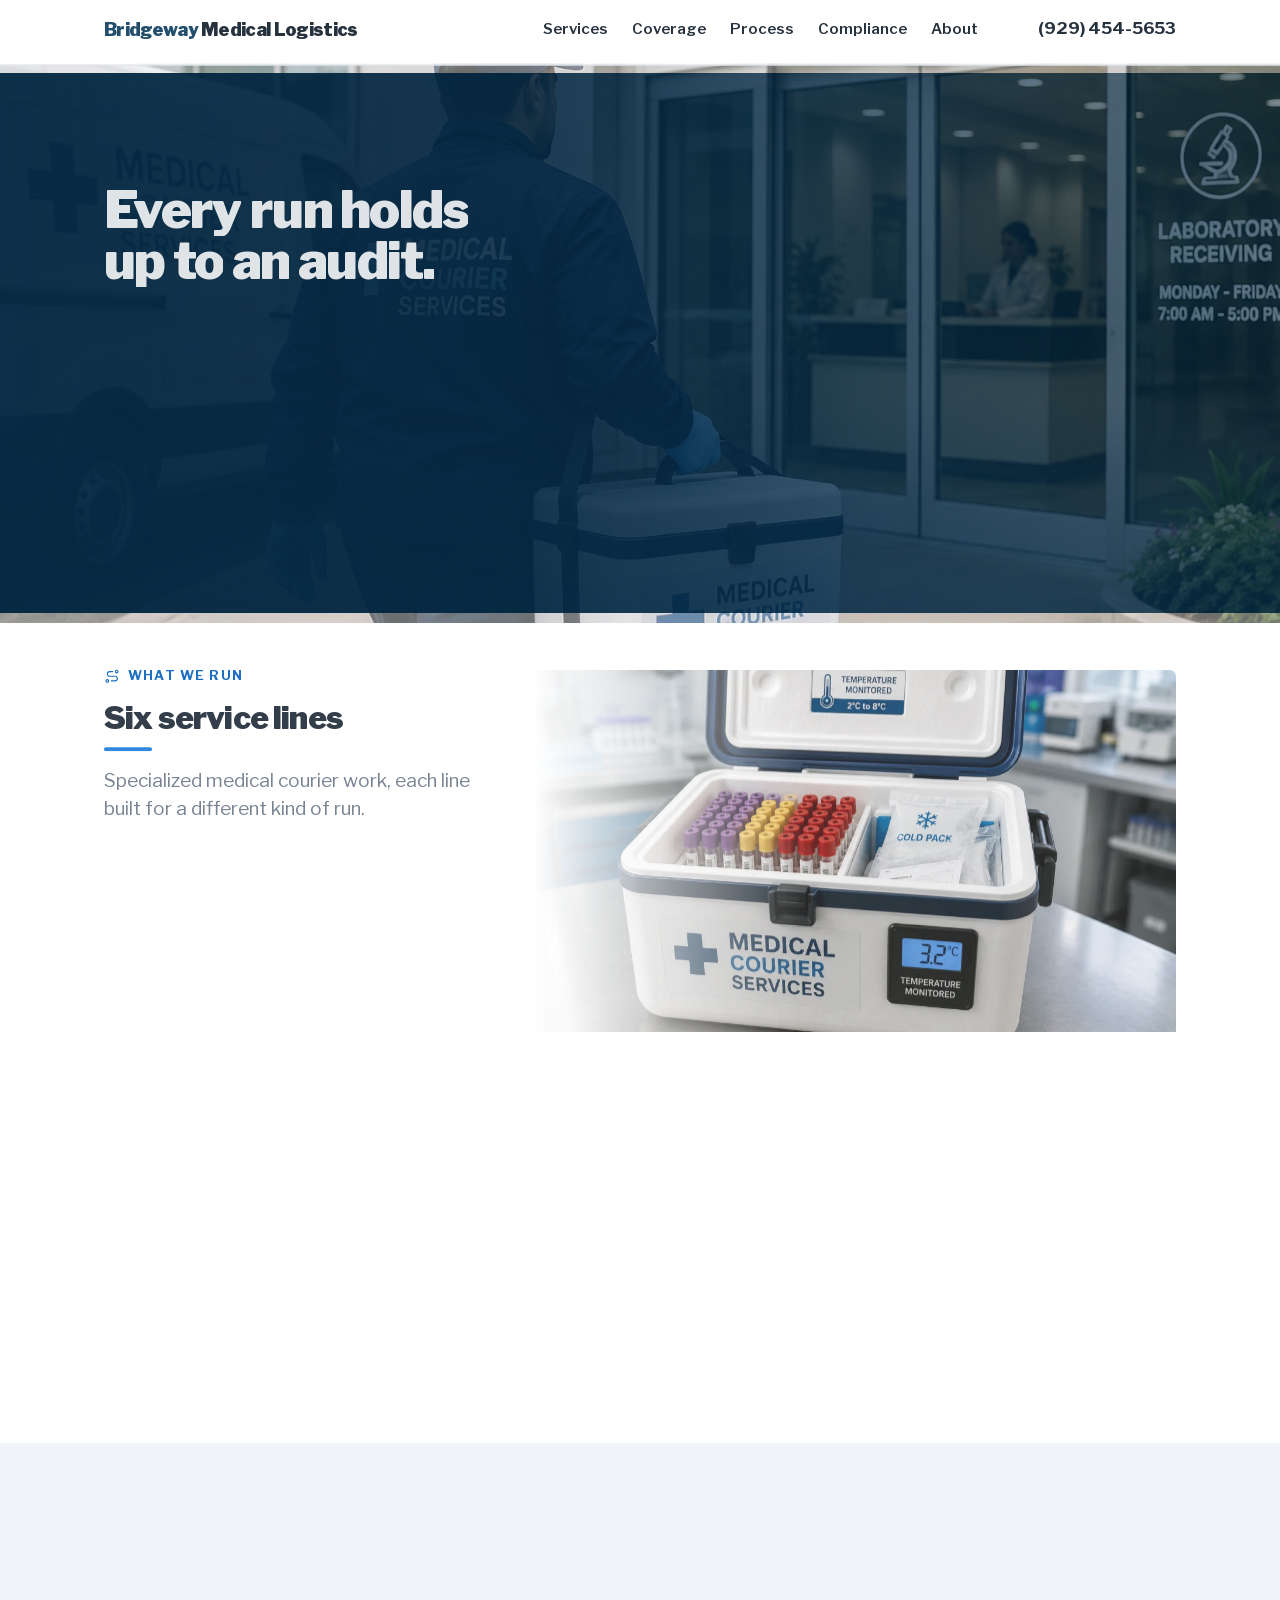
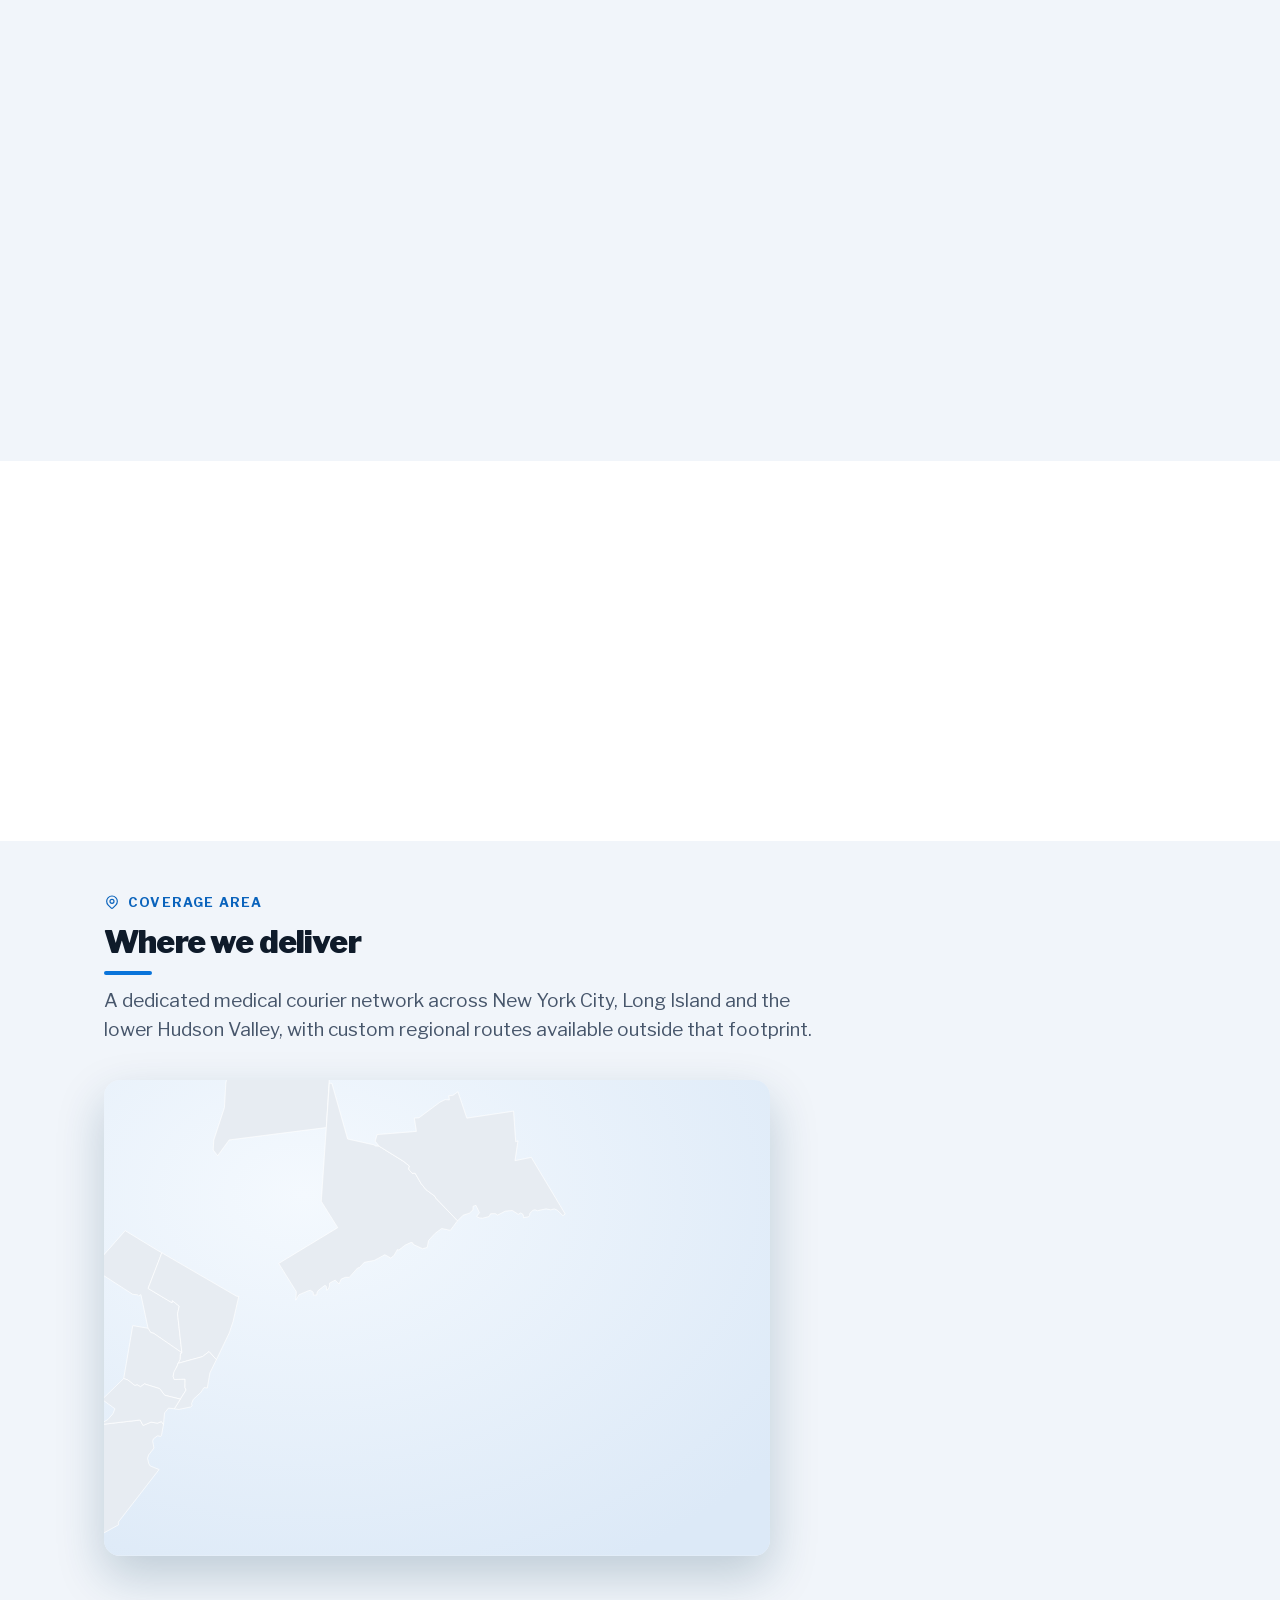
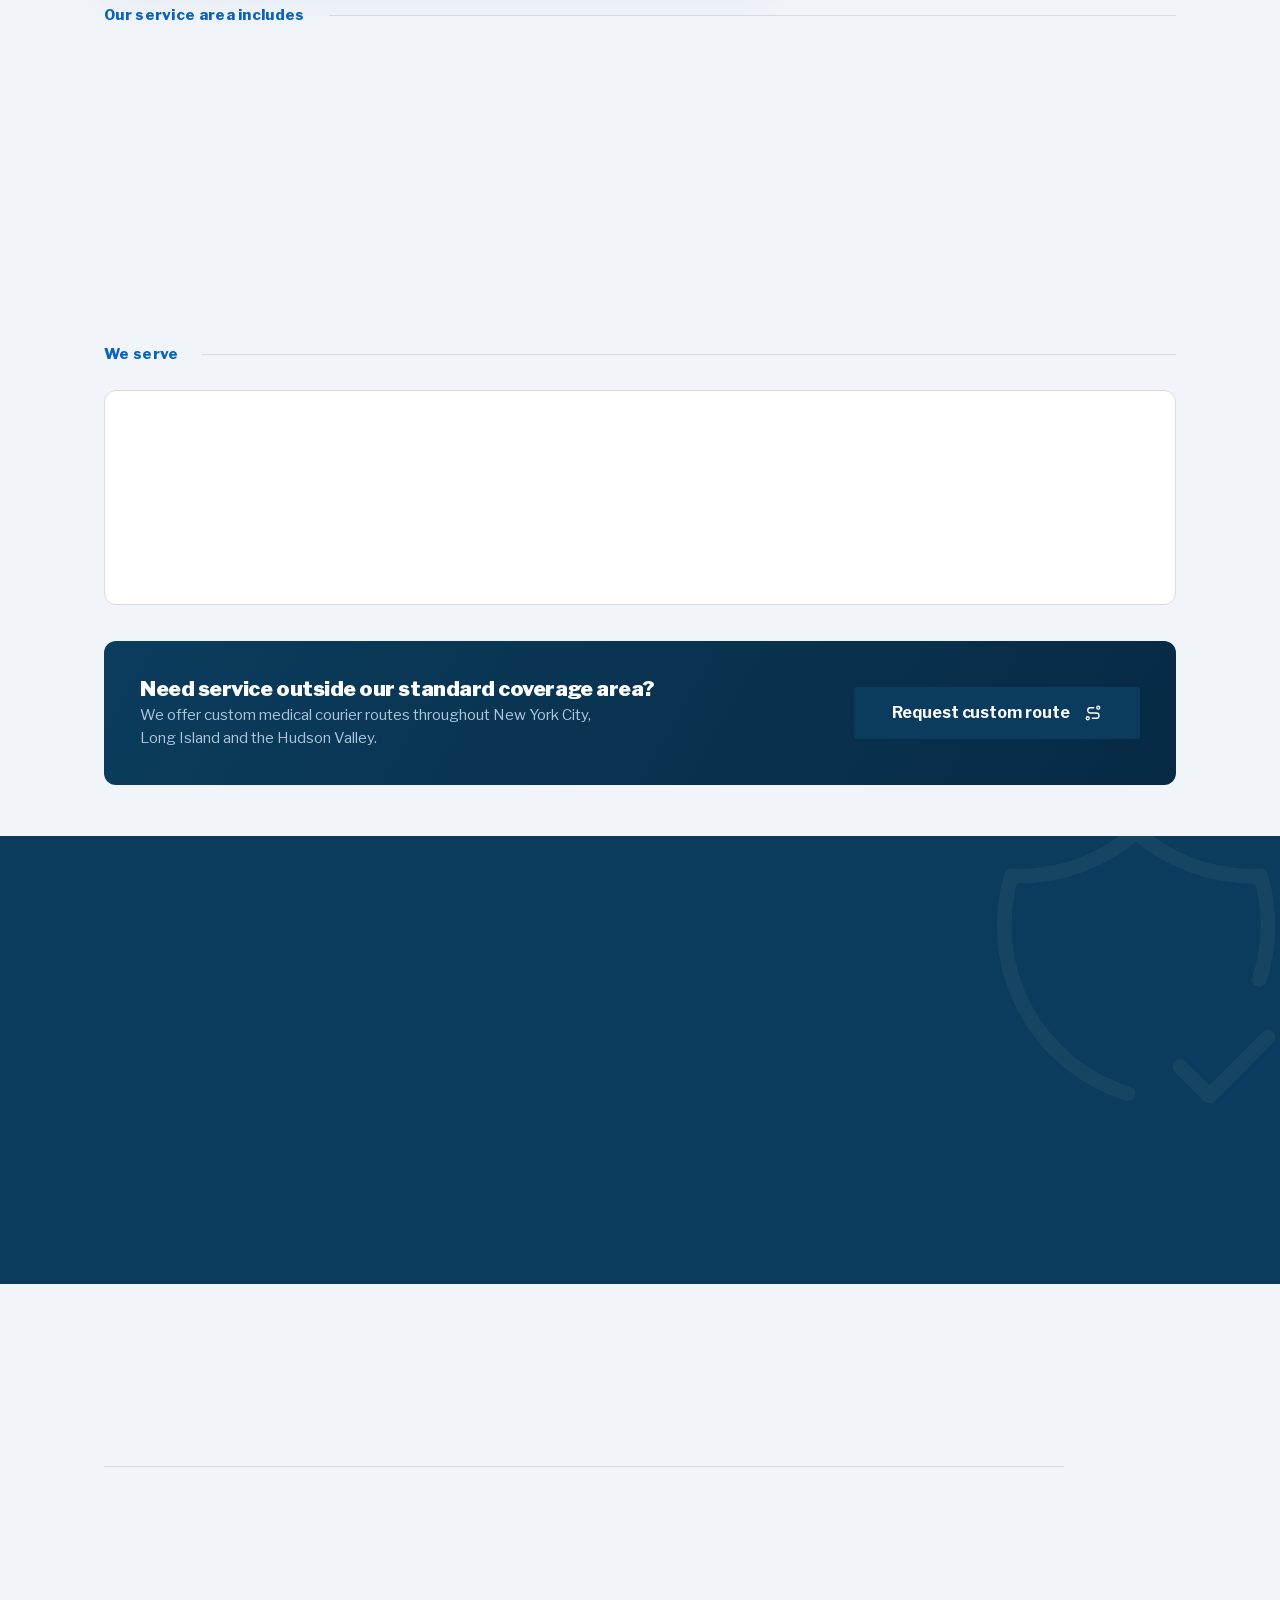
==== commit 7454405b: "Collapse header nav into a hamburger menu on mobile Co-Authored-By: Claude Sonnet 5 <noreply@anthrop" ====
--- a/index.html
+++ b/index.html
@@ -79,7 +79,12 @@
   <div class="wrap site-head__inner">
     <a class="brand" href="/"><em>Bridgeway</em>&nbsp;Medical Logistics</a>
     <a class="headtel" href="tel:+19294545653" aria-label="Call dispatch at (929) 454-5653">(929) 454-5653</a>
-    <nav class="nav" aria-label="Main">
+    <button type="button" class="nav-toggle" aria-expanded="false" aria-controls="site-nav" aria-label="Open menu">
+      <svg class="nav-toggle__icon" viewBox="0 0 24 24" aria-hidden="true" focusable="false">
+        <path d="M3 6h18M3 12h18M3 18h18" fill="none" stroke="currentColor" stroke-width="2" stroke-linecap="round"/>
+      </svg>
+    </button>
+    <nav class="nav" id="site-nav" aria-label="Main">
       <a href="#services">Services</a>
       <a href="#coverage">Coverage</a>
       <a href="#how">Process</a>
--- a/assets/css/site.css
+++ b/assets/css/site.css
@@ -316,6 +316,23 @@
 }
 .headtel:hover { color: var(--seal-red); }
 
+.nav-toggle {
+  display: none;
+  order: 3;
+  align-items: center; justify-content: center;
+  width: 2.75rem; height: 2.75rem; margin-inline-start: var(--r-h);
+  padding: 0; border: 1px solid var(--rule); border-radius: 2px;
+  background: transparent; color: var(--ink); cursor: pointer;
+}
+.nav-toggle__icon { width: 1.375rem; height: 1.375rem; }
+
+@media (max-width: 47.99rem) {
+  .nav-toggle { display: inline-flex; }
+  .site-head__inner > .nav { display: none; order: 4; flex-direction: column; align-items: flex-start; gap: 0; }
+  .site-head__inner.is-nav-open > .nav { display: flex; }
+  .nav a { width: 100%; }
+}
+
 @media (min-width: 48rem) {
   .site-head__inner { flex-wrap: nowrap; padding-block: 0; min-height: 4.5rem; }
   .site-head__inner > .nav   { order: 2; width: auto; border-top: 0; margin-top: 0; margin-inline-end: var(--r-2); }
@@ -500,6 +517,7 @@
   color: var(--ink); line-height: 1.4;
 }
 
+.sr-only { position: absolute; width: 1px; height: 1px; padding: 0; margin: -1px; overflow: hidden; clip: rect(0, 0, 0, 0); white-space: nowrap; border: 0; }
 .founder { display: grid; gap: var(--r-2); align-items: start; }
 @media (min-width: 58rem) { .founder { grid-template-columns: 1.25fr 0.75fr; gap: var(--r-3); } }
 .founder__prose > * + * { margin-top: var(--r); }
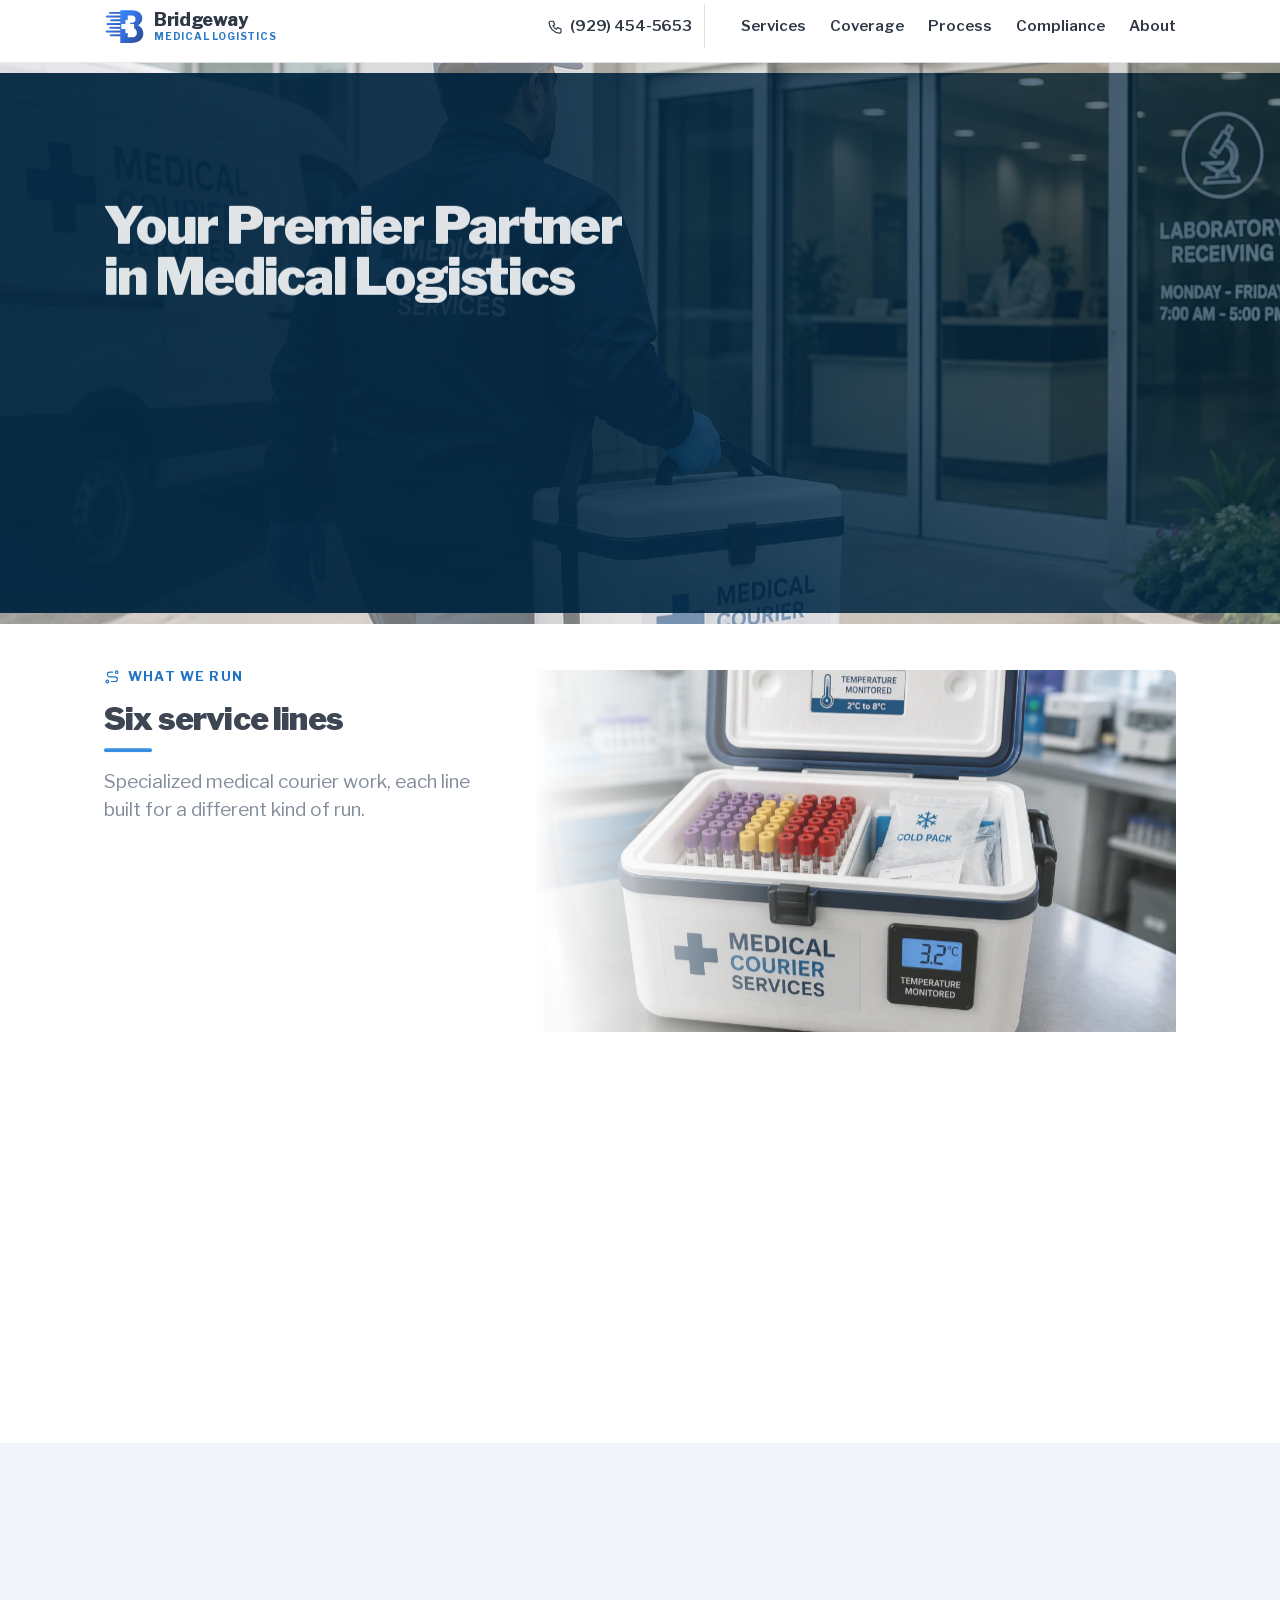
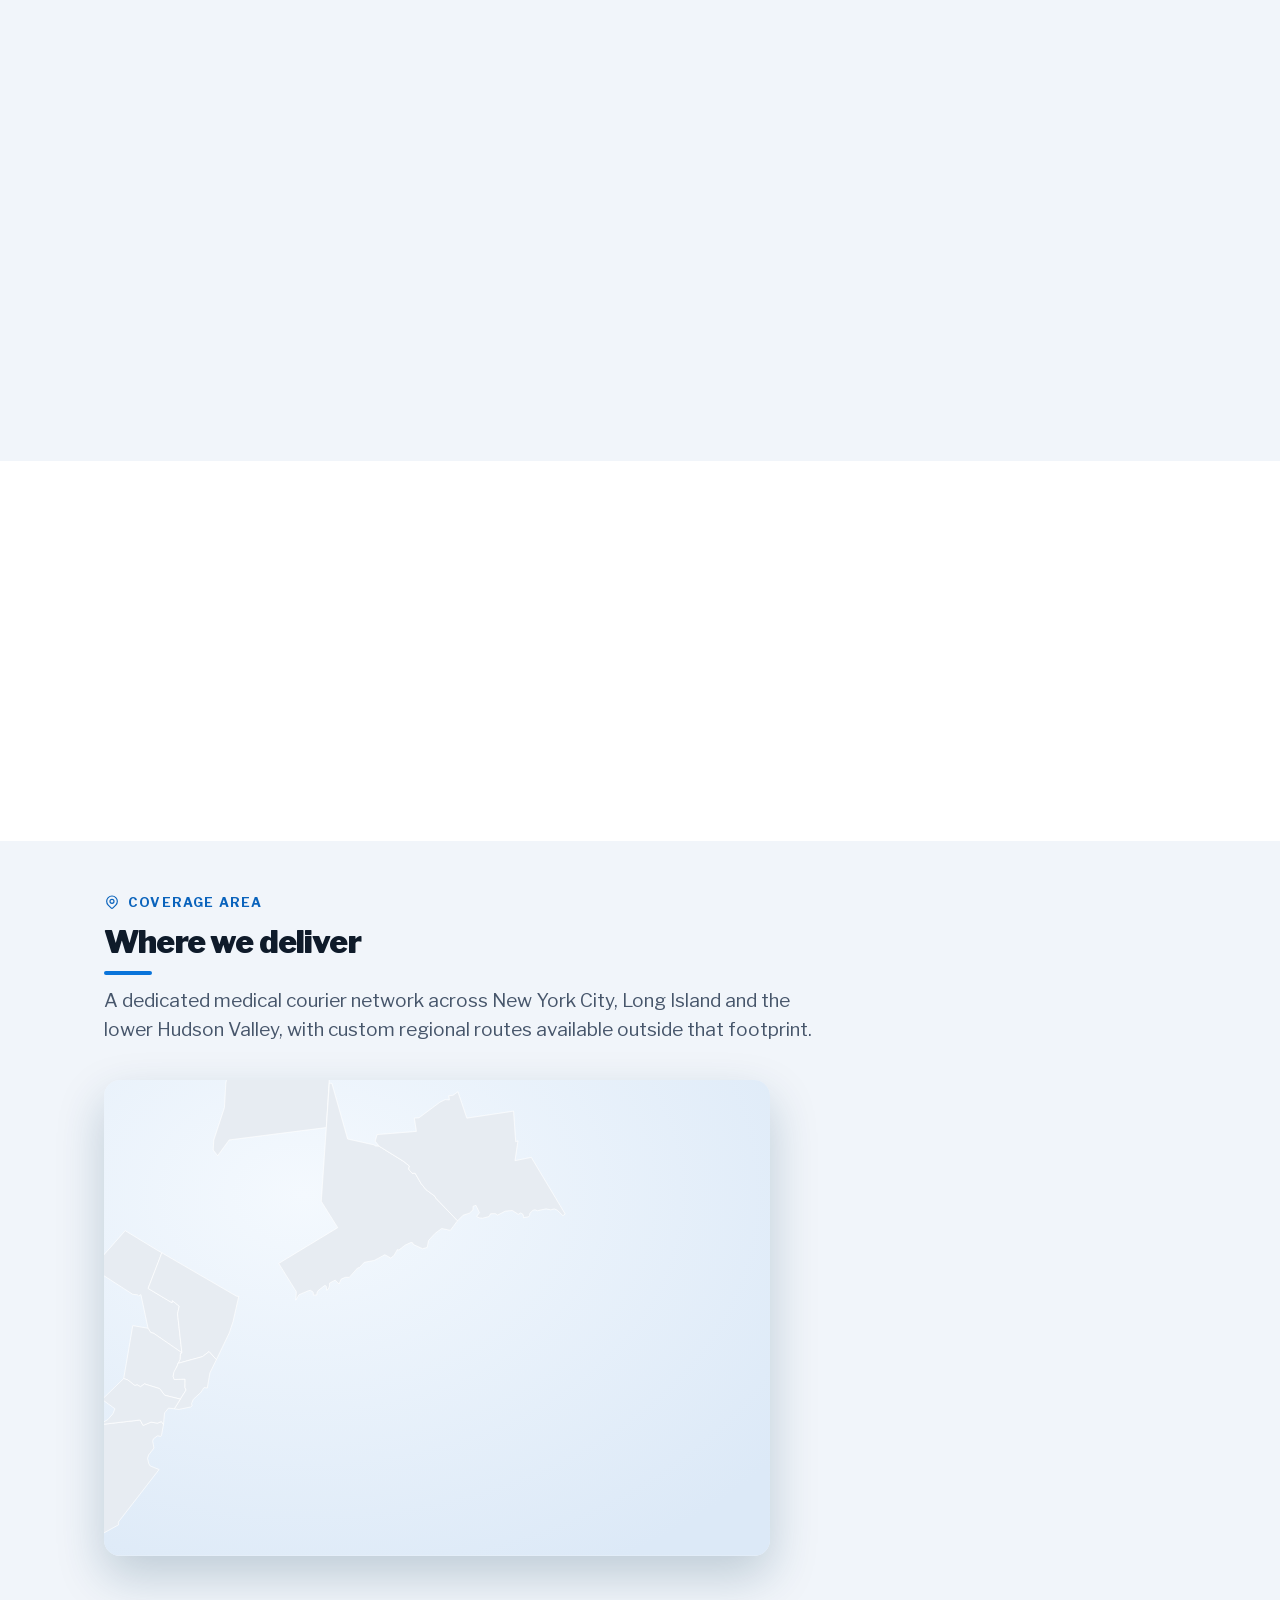
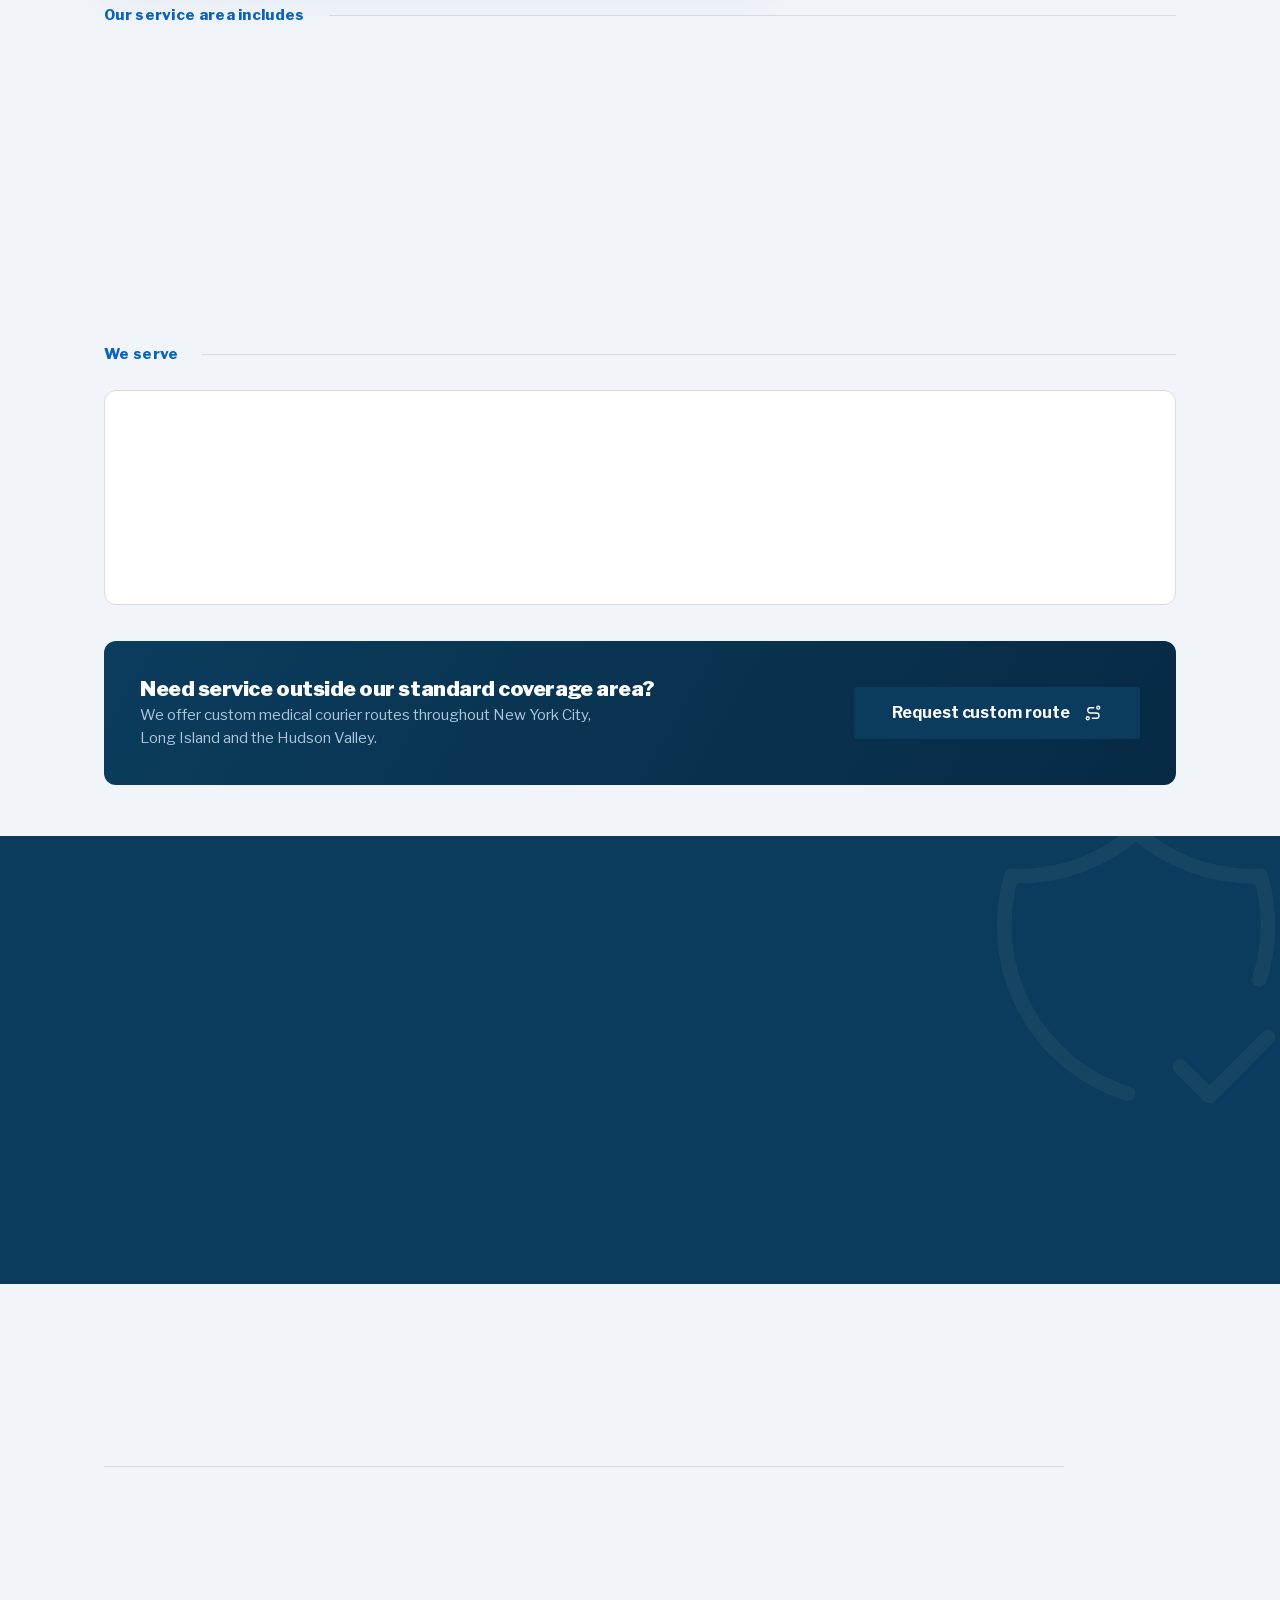
==== commit c09ee3e4: "Redesign header and hero with new logo mark and wordmark Adds the Bridgeway logo (mark + wordmark) t" ====
--- a/index.html
+++ b/index.html
@@ -77,14 +77,20 @@
 
 <header class="site-head">
   <div class="wrap site-head__inner">
-    <a class="brand" href="/"><em>Bridgeway</em>&nbsp;Medical Logistics</a>
-    <a class="headtel" href="tel:+19294545653" aria-label="Call dispatch at (929) 454-5653">(929) 454-5653</a>
+    <a class="brand" href="/">
+      <img class="brand__mark" src="/assets/img/logo-mark.svg" width="40" height="40" alt="">
+      <span class="brand__text">
+        <span class="brand__name">Bridgeway</span>
+        <span class="brand__sub">Medical Logistics</span>
+      </span>
+    </a>
     <button type="button" class="nav-toggle" aria-expanded="false" aria-controls="site-nav" aria-label="Open menu">
       <svg class="nav-toggle__icon" viewBox="0 0 24 24" aria-hidden="true" focusable="false">
         <path d="M3 6h18M3 12h18M3 18h18" fill="none" stroke="currentColor" stroke-width="2" stroke-linecap="round"/>
       </svg>
     </button>
     <nav class="nav" id="site-nav" aria-label="Main">
+      <a class="nav__call" href="tel:+19294545653" aria-label="Call dispatch at (929) 454-5653"><svg class="i" aria-hidden="true"><use href="#i-phone"></use></svg>(929) 454-5653</a>
       <a href="#services">Services</a>
       <a href="#coverage">Coverage</a>
       <a href="#how">Process</a>
@@ -113,16 +119,18 @@
     </picture>
     <div class="hero__inner wrap">
       <div class="hero__copy">
-        <h1 class="display" id="hero-h">Every run holds up to an audit.</h1>
+        <h1 class="display" id="hero-h">Your Premier Partner in Medical Logistics</h1>
         <p class="lead hero__lead">
-          Dedicated point-to-point transport for laboratories, clinics, hospital
-          systems and pharmacies. One courier per run, sealed at pickup, signed
-          and timestamped at delivery.
+          Reliable, time-sensitive courier services for healthcare providers
+          across New York City, Long Island, and the Hudson Valley.
         </p>
         <div class="btn-row">
-          <a class="btn btn--call" href="tel:+19294545653"
-             aria-label="Call dispatch at (929) 454-5653"><svg class="i" aria-hidden="true"><use href="#i-phone"></use></svg>(929) 454-5653</a>
-          <a class="btn btn--onphoto" href="#quote">Request a quote</a>
+          <a class="btn btn--solid btn--pickup" href="#quote">
+            Request a Pickup
+            <svg class="i" viewBox="0 0 24 24" aria-hidden="true" focusable="false">
+              <path d="M9 6l6 6-6 6" fill="none" stroke="currentColor" stroke-width="2.5" stroke-linecap="round" stroke-linejoin="round"/>
+            </svg>
+          </a>
         </div>
       </div>
     </div>
--- a/assets/css/site.css
+++ b/assets/css/site.css
@@ -252,6 +252,7 @@
 @media (hover: hover) and (pointer: fine) {
   .btn--solid:hover { background: var(--bond-900); border-color: var(--bond-900); color: #fff; }
 }
+.btn--pickup .i { width: 1.125rem; height: 1.125rem; }
 .btn--ghost { background: transparent; border-color: var(--ink); color: var(--ink); }
 @media (hover: hover) and (pointer: fine) {
   .btn--ghost:hover { background: var(--ink); color: #fff; }
@@ -283,15 +284,21 @@
   column-gap: var(--r); padding-block: var(--r-q);
 }
 .site-head__inner > .brand   { order: 1; margin-inline-end: auto; }
-.site-head__inner > .headtel { order: 2; }
 .site-head__inner > .nav     { order: 3; width: 100%; }
 
 .brand {
-  display: inline-flex; align-items: center; min-height: 2.75rem;
-  font-size: 1.125rem; font-weight: 900; letter-spacing: -0.038em;
-  color: var(--ink); text-decoration: none; white-space: nowrap;
-}
-.brand em { font-style: normal; color: var(--bond-800); }
+  display: inline-flex; align-items: center; gap: 0.625rem; min-height: 2.75rem;
+  color: var(--ink); text-decoration: none;
+}
+.brand__mark { width: 2.5rem; height: 2.5rem; flex: none; }
+.brand__text { display: flex; flex-direction: column; line-height: 1.15; }
+.brand__name {
+  font-size: 1.125rem; font-weight: 800; letter-spacing: -0.02em; color: var(--ink);
+}
+.brand__sub {
+  font-size: 0.625rem; font-weight: 700; letter-spacing: 0.08em;
+  text-transform: uppercase; color: var(--bond-600);
+}
 
 .nav {
   display: flex; align-items: center; gap: 0 var(--r);
@@ -307,14 +314,12 @@
   text-decoration: underline; text-decoration-color: var(--seal-red);
   text-decoration-thickness: 2px; text-underline-offset: 0.3em;
 }
-
-.headtel {
-  display: inline-flex; align-items: center; min-height: 2.75rem;
-  font-size: 1.0625rem; font-weight: 700; letter-spacing: -0.01em;
-  font-variant-numeric: tabular-nums;
-  color: var(--ink); text-decoration: none; white-space: nowrap;
-}
-.headtel:hover { color: var(--seal-red); }
+.nav__call {
+  font-weight: 700; letter-spacing: -0.01em; font-variant-numeric: tabular-nums;
+  color: var(--bond-800);
+}
+.nav__call:hover { color: var(--seal-red); }
+.nav__call .i { width: 1.05rem; height: 1.05rem; margin-inline-end: 0.4rem; }
 
 .nav-toggle {
   display: none;
@@ -335,8 +340,8 @@
 
 @media (min-width: 48rem) {
   .site-head__inner { flex-wrap: nowrap; padding-block: 0; min-height: 4.5rem; }
-  .site-head__inner > .nav   { order: 2; width: auto; border-top: 0; margin-top: 0; margin-inline-end: var(--r-2); }
-  .site-head__inner > .headtel { order: 3; }
+  .site-head__inner > .nav { order: 2; width: auto; border-top: 0; margin-top: 0; }
+  .nav__call { padding-inline-end: var(--r-h); border-inline-end: 1px solid var(--rule); margin-inline-end: var(--r-h); }
 }
 
 /* 08 · Hero (full-bleed banner) ========================================= */
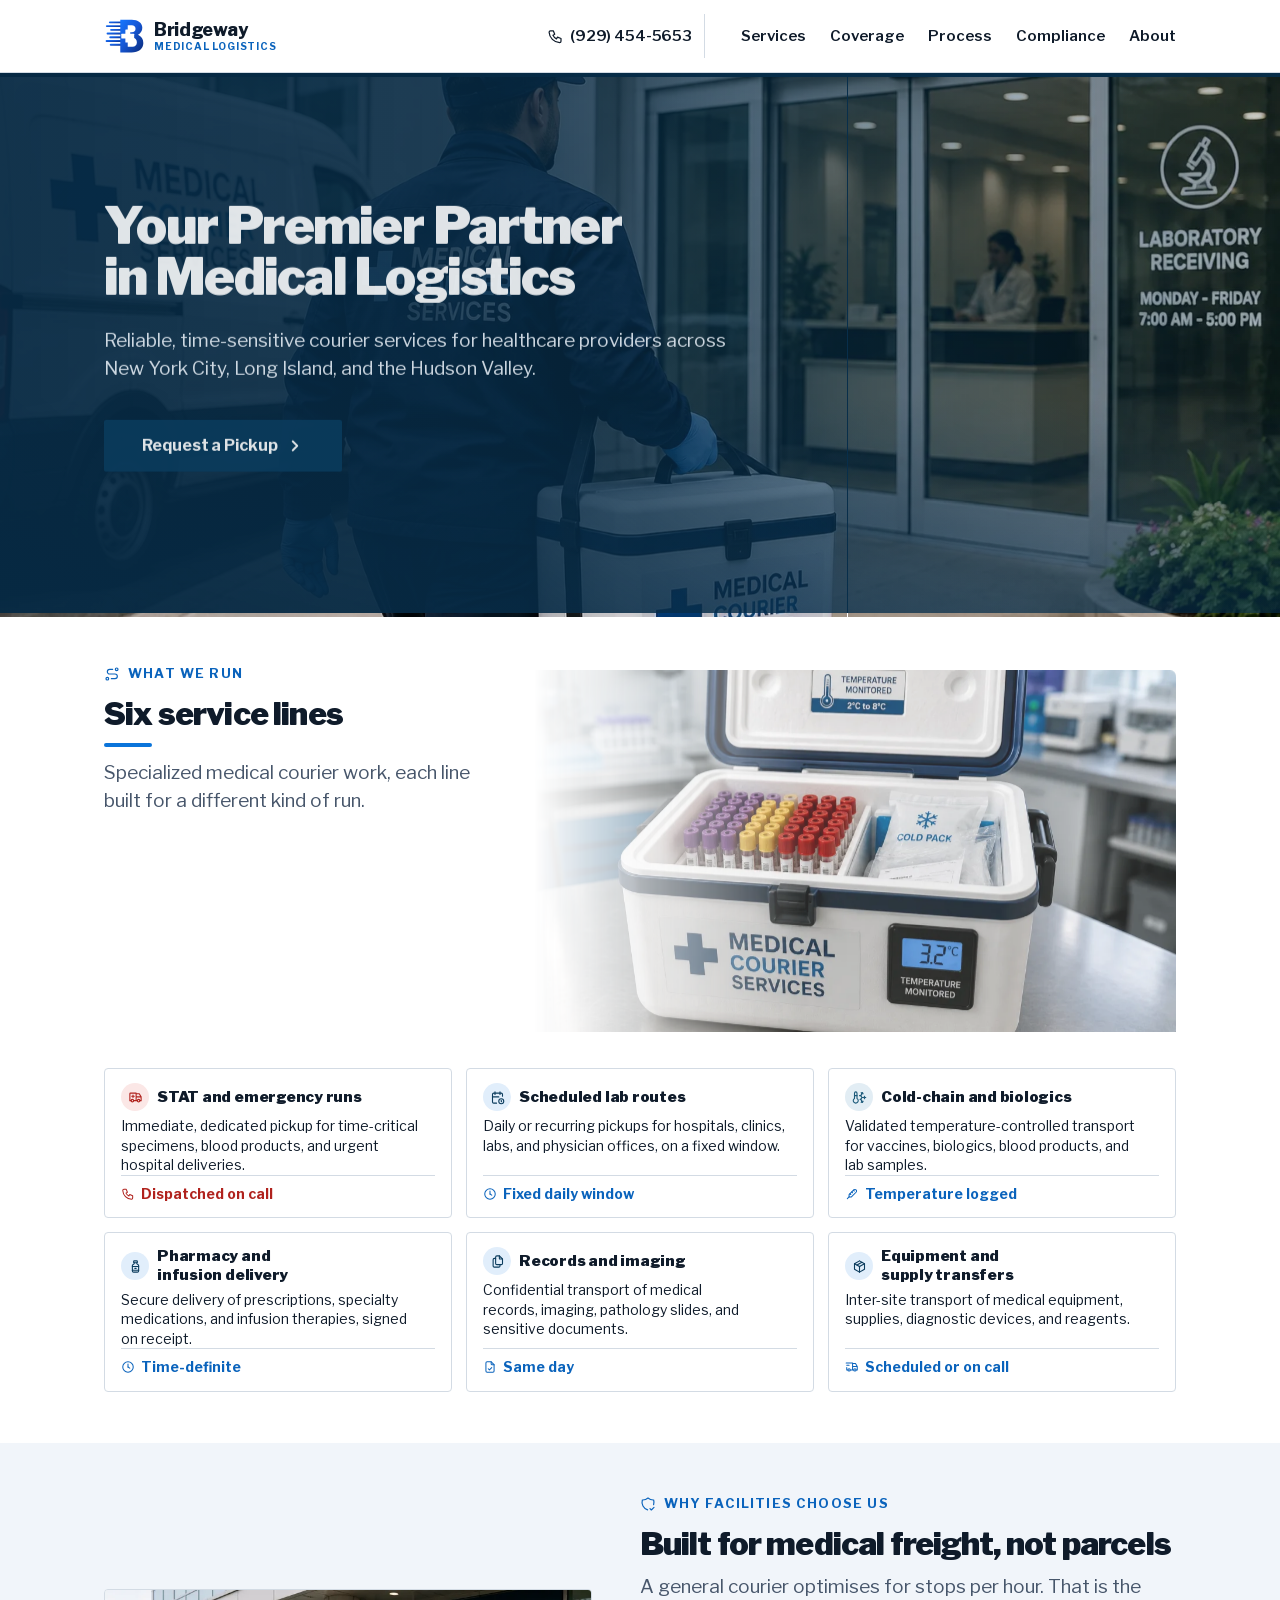
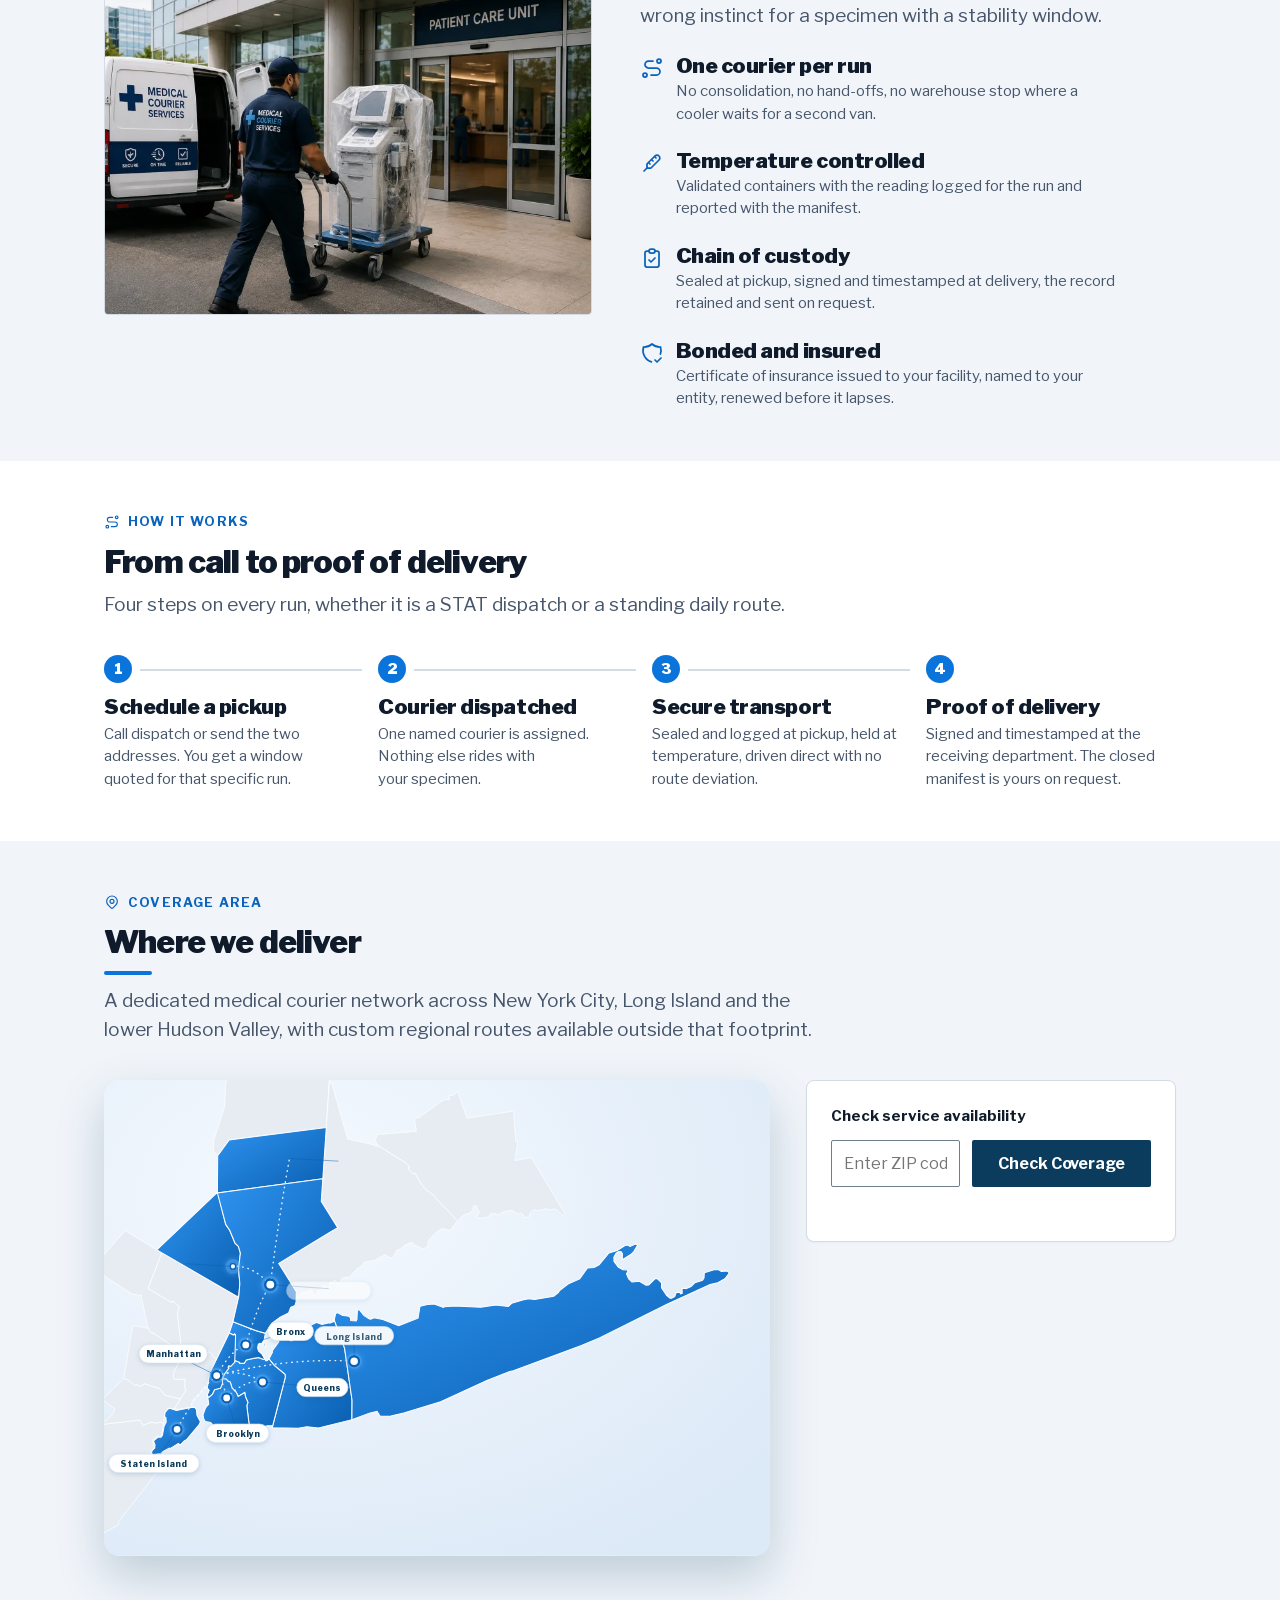
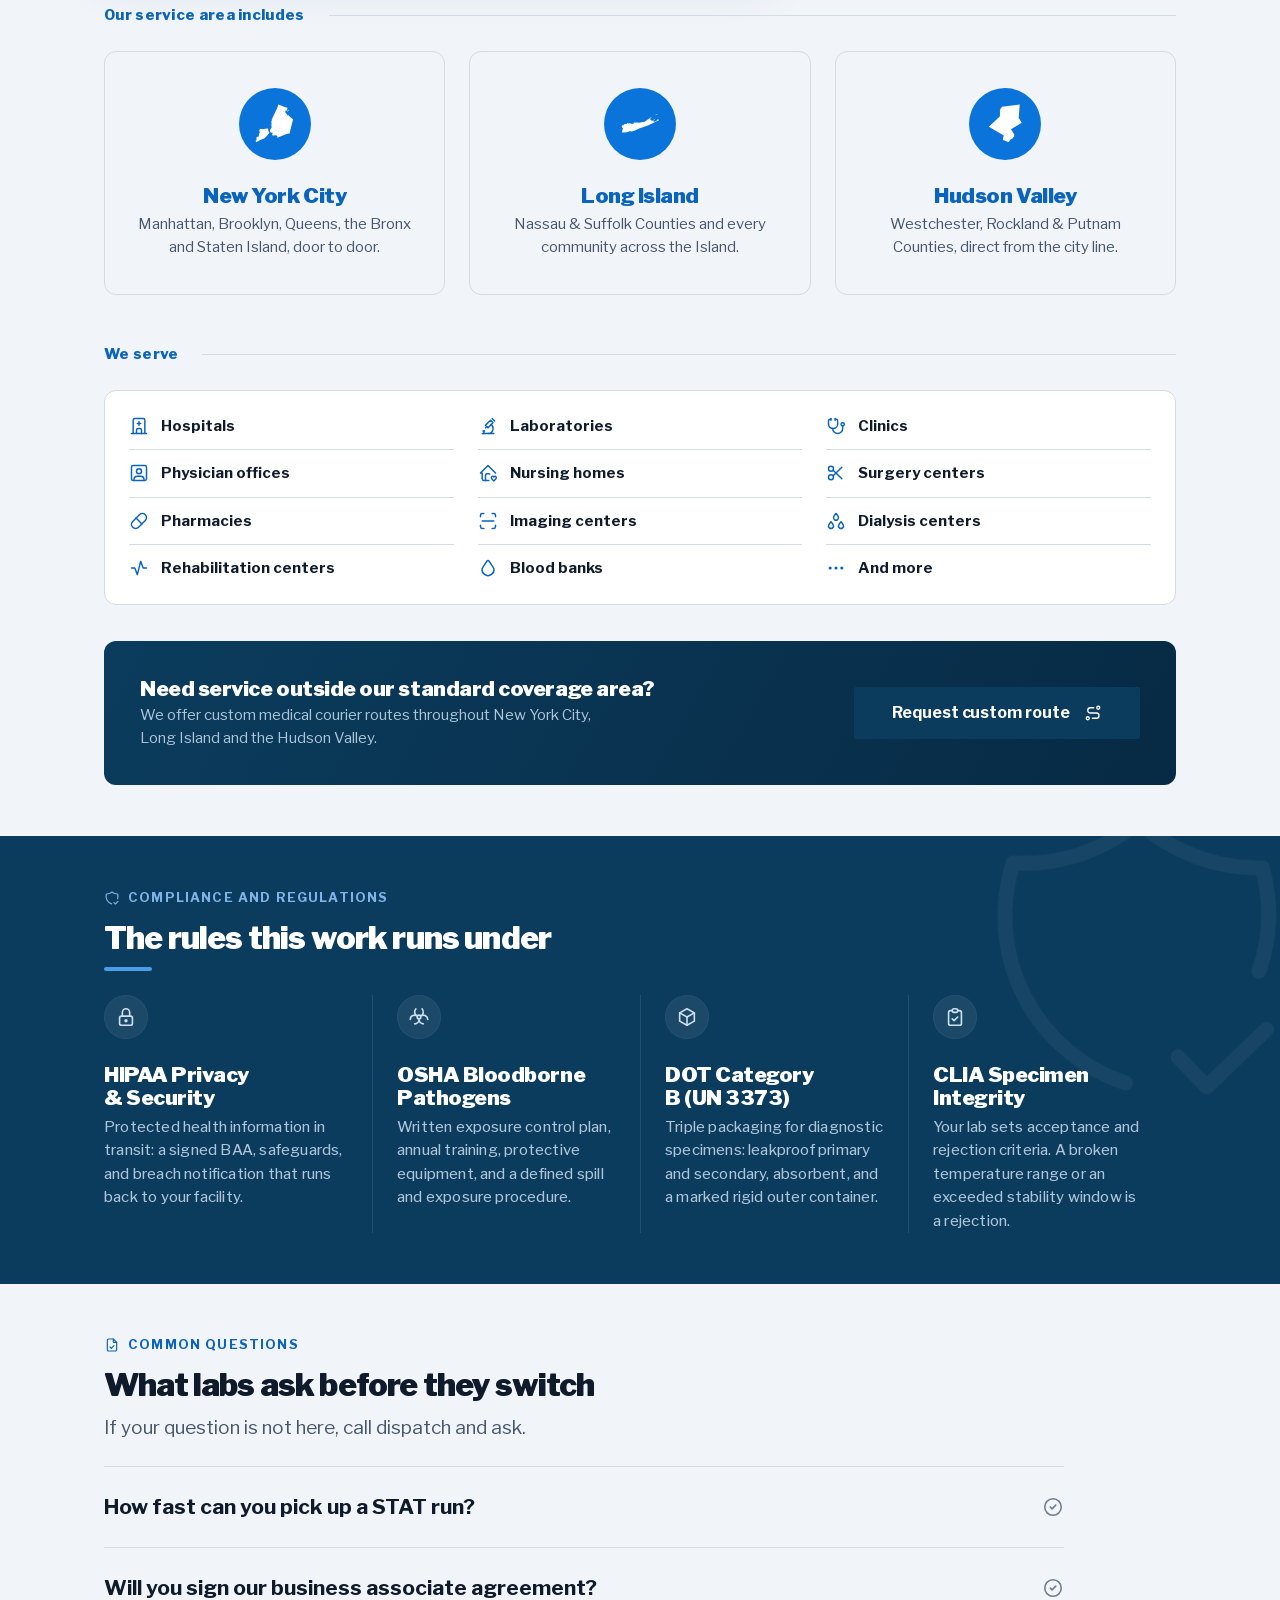
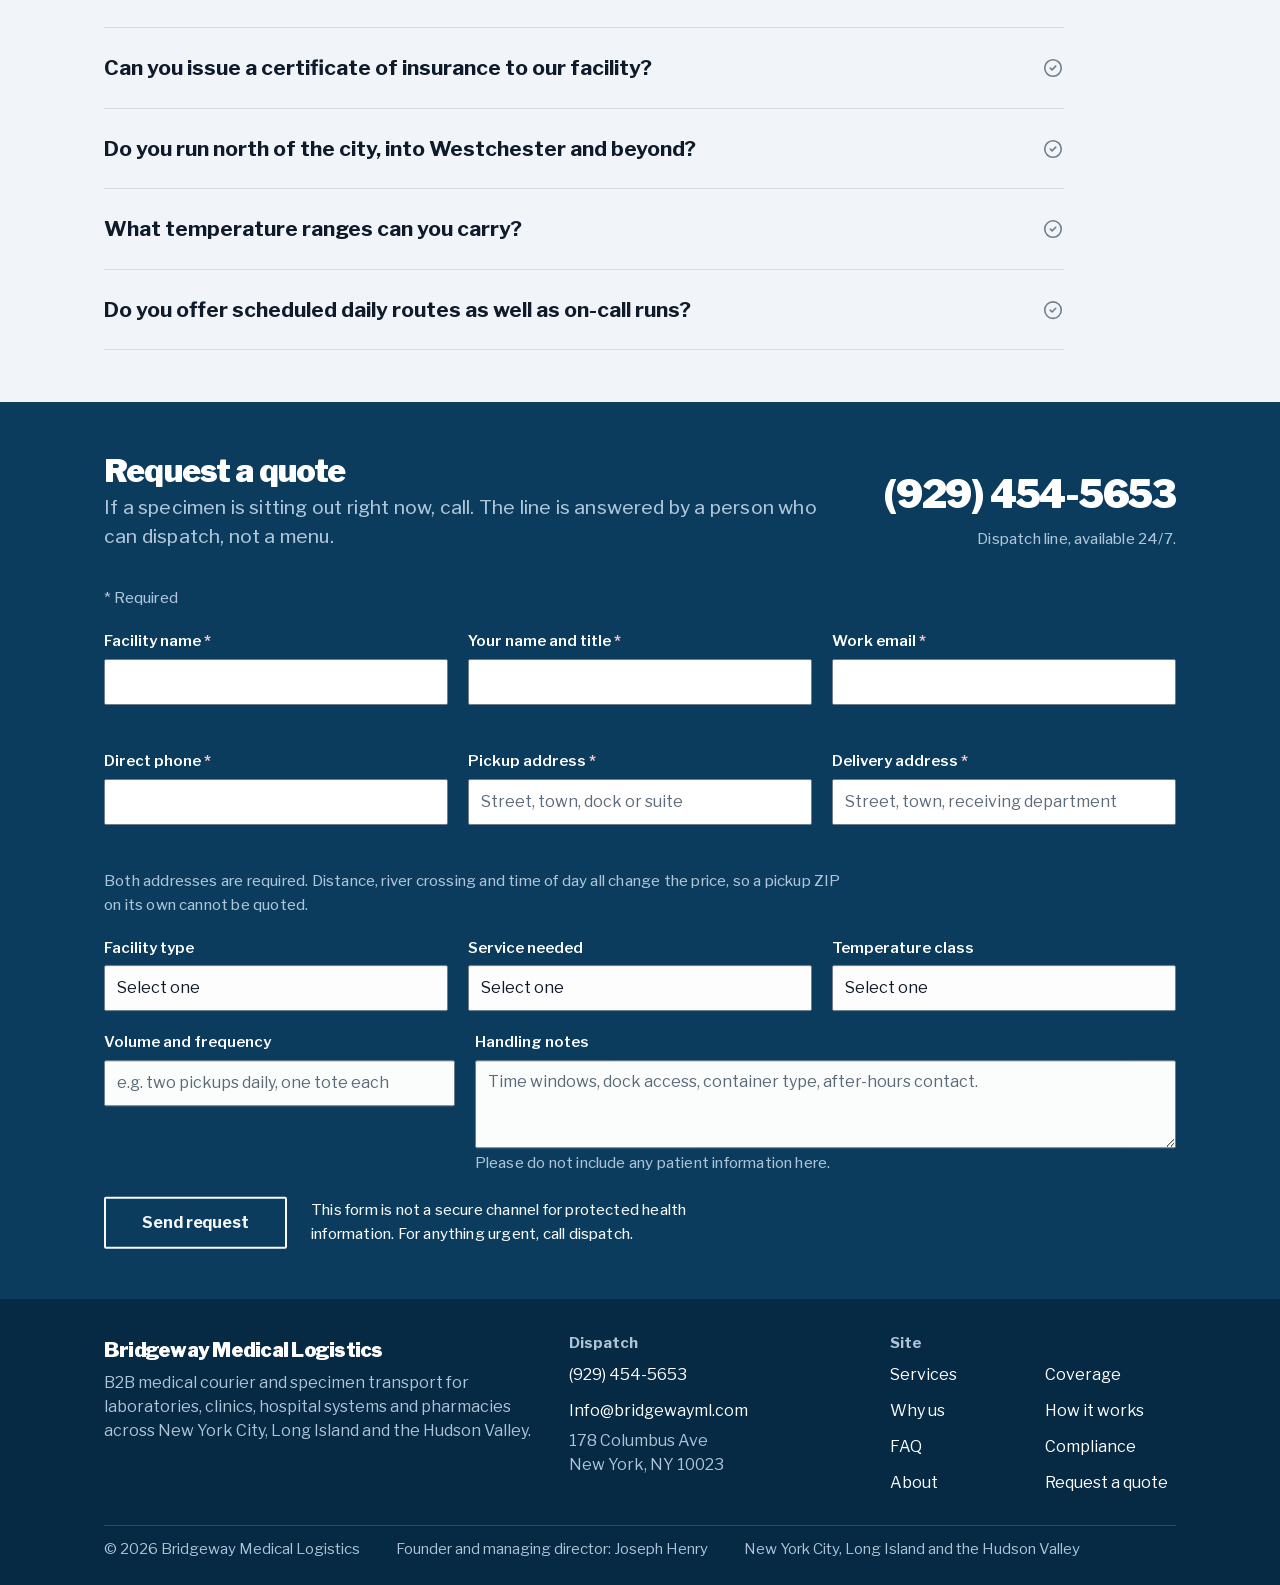
==== commit 89083ed0: "Version CSS/JS asset URLs to bust CDN cache on deploy Hostinger's edge CDN caches static assets for " ====
--- a/index.html
+++ b/index.html
@@ -48,7 +48,7 @@
 <meta name="theme-color" content="#0B3C5D">
 
 <link rel="preload" href="/assets/fonts/librefranklin-var-latin.woff2" as="font" type="font/woff2" crossorigin>
-<link rel="stylesheet" href="/assets/css/site.css">
+<link rel="stylesheet" href="/assets/css/site.css?v=2">
 
 <!-- Motion boot. Adding the class here (rather than from motion.js) is what
      prevents a flash of un-animated content: the hide rules apply on the very
@@ -637,7 +637,7 @@
 
 <script src="/assets/js/vendor/gsap.min.js" defer></script>
 <script src="/assets/js/vendor/ScrollTrigger.min.js" defer></script>
-<script src="/assets/js/site.js" defer></script>
+<script src="/assets/js/site.js?v=2" defer></script>
 <script src="/assets/js/motion.js" defer></script>
 
 <script type="application/ld+json">
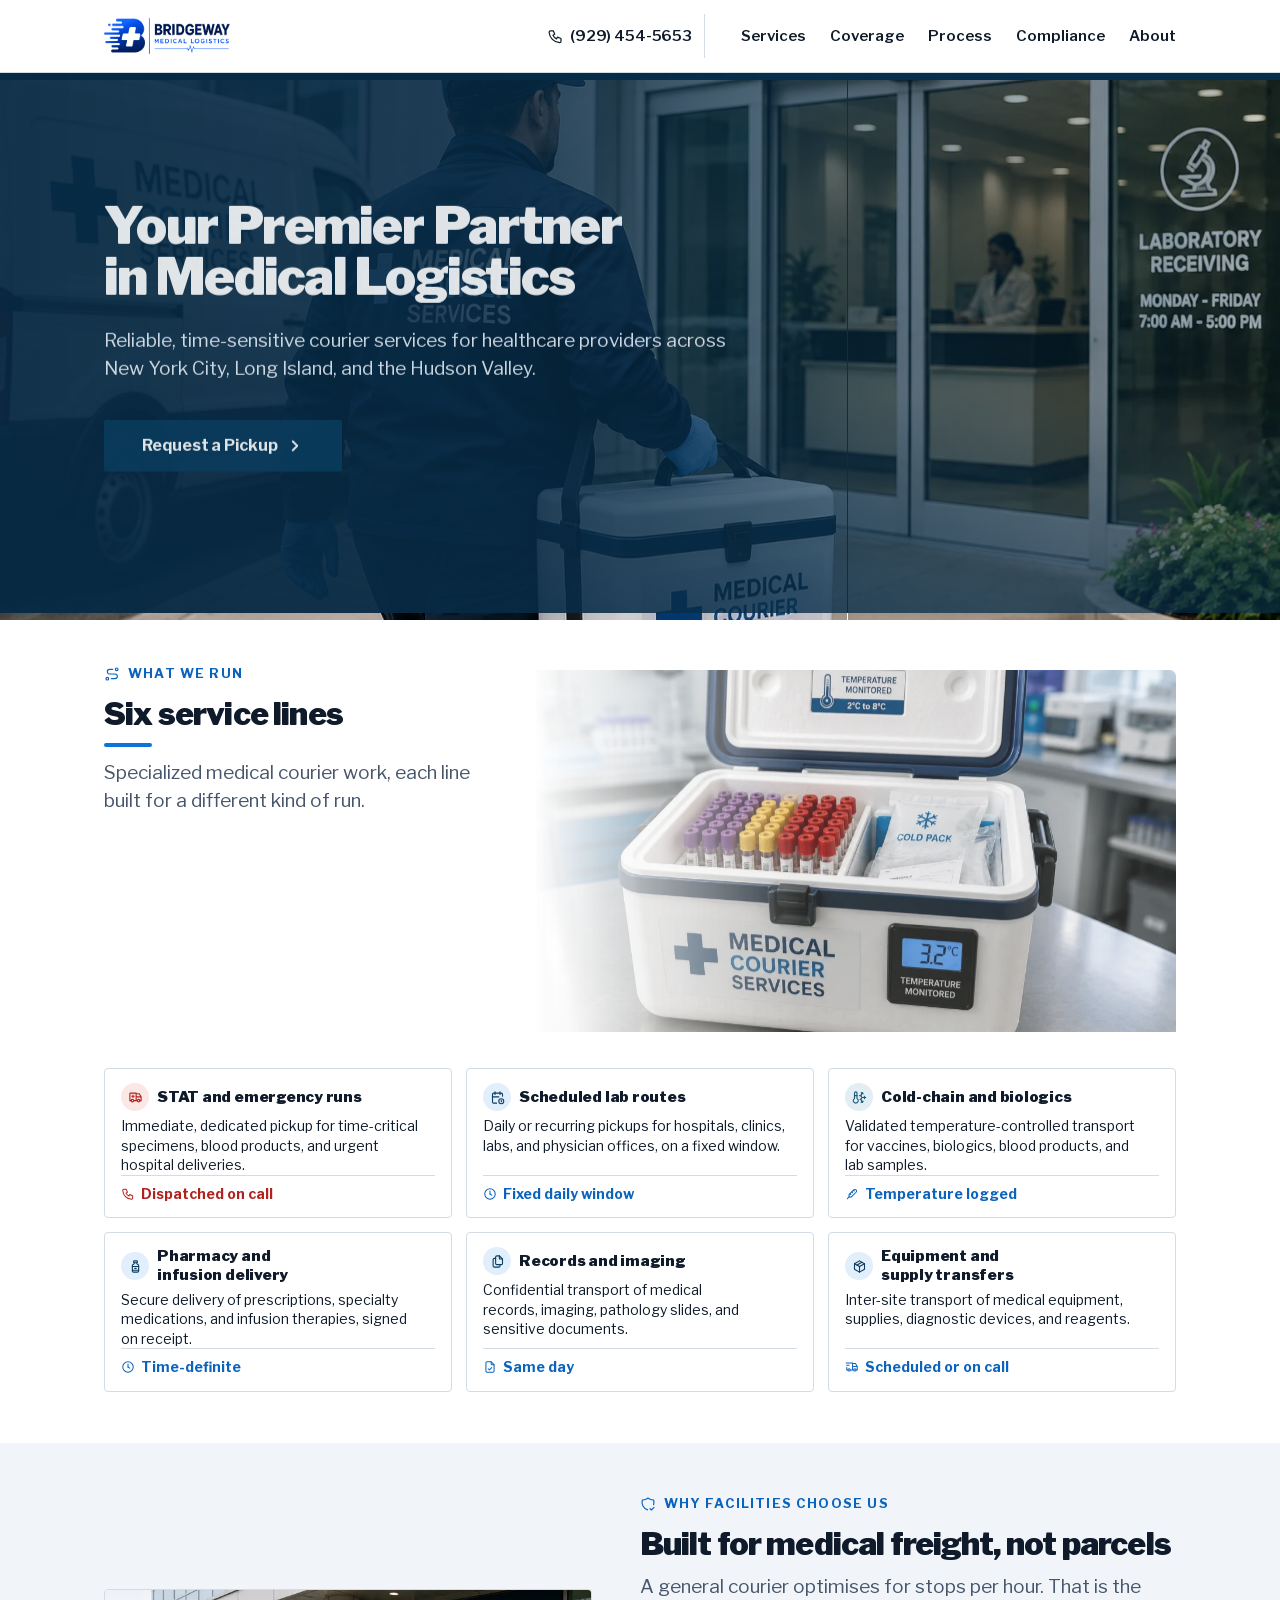
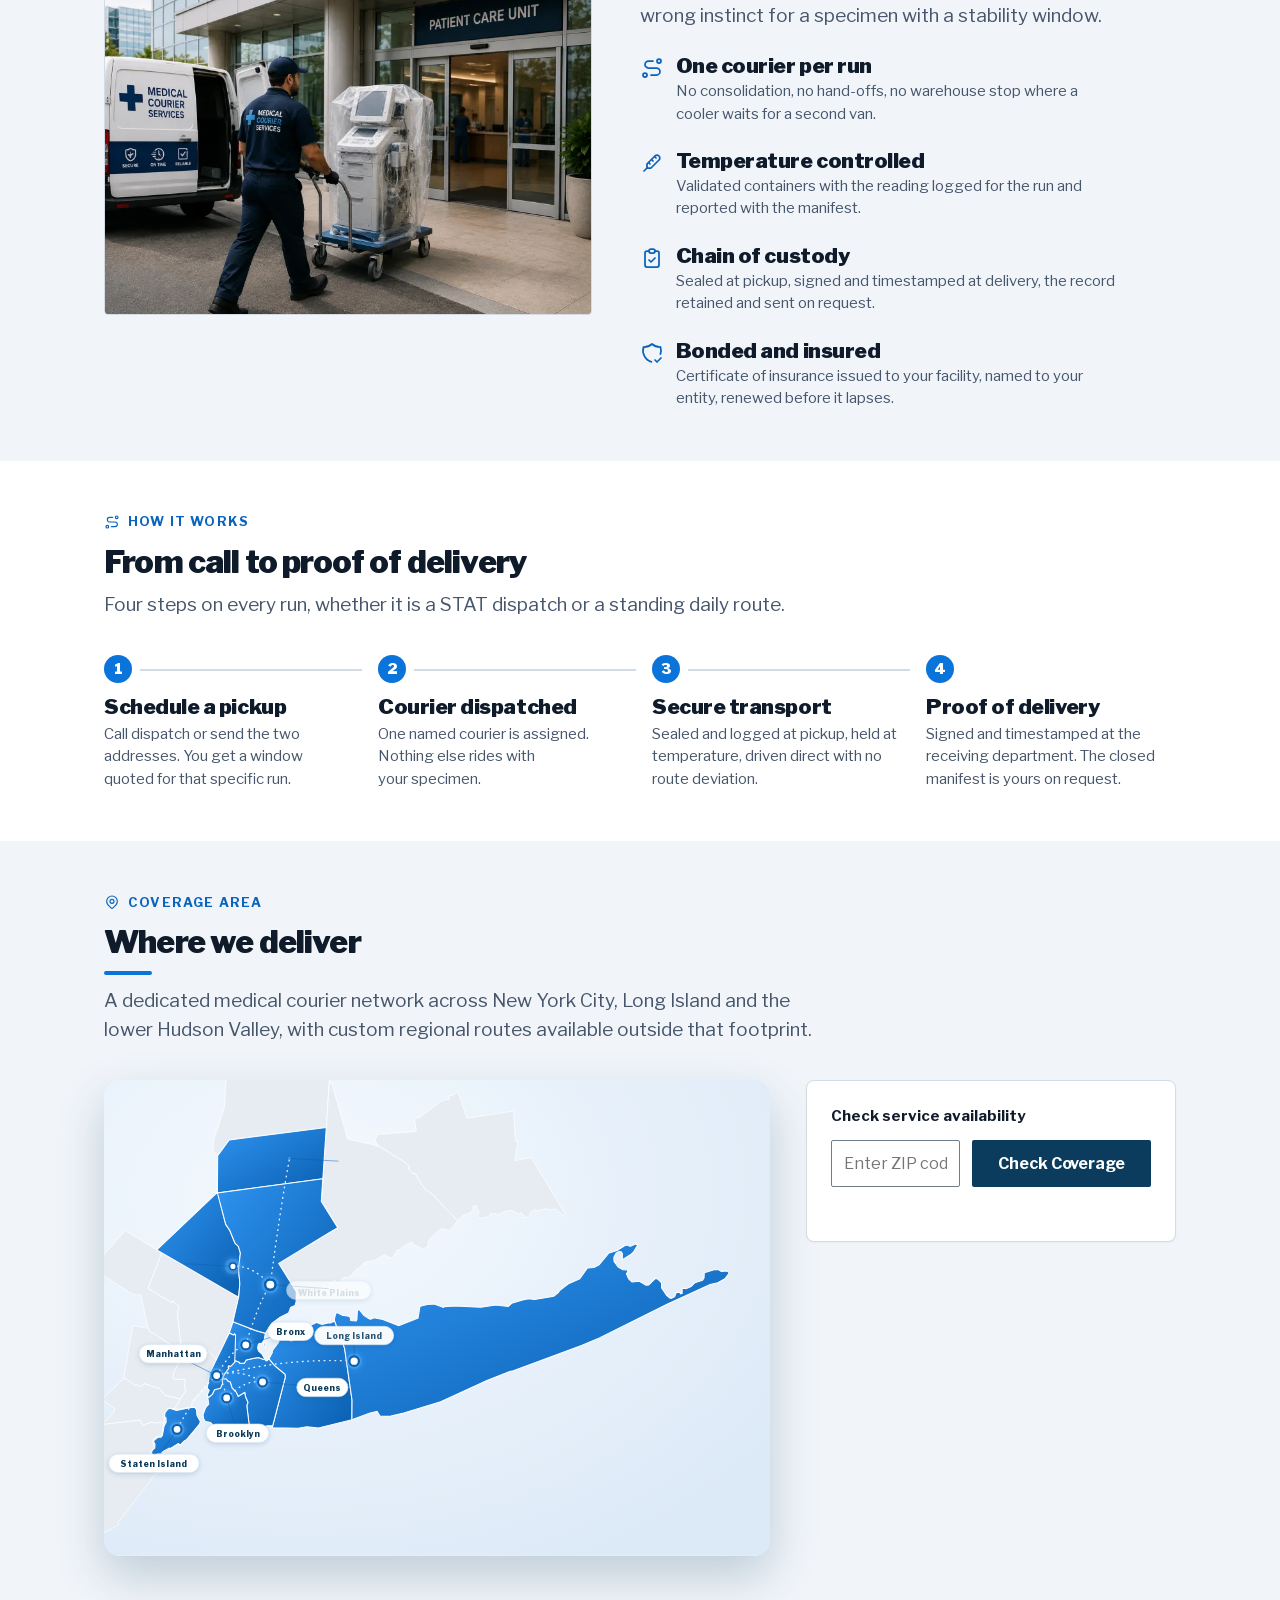
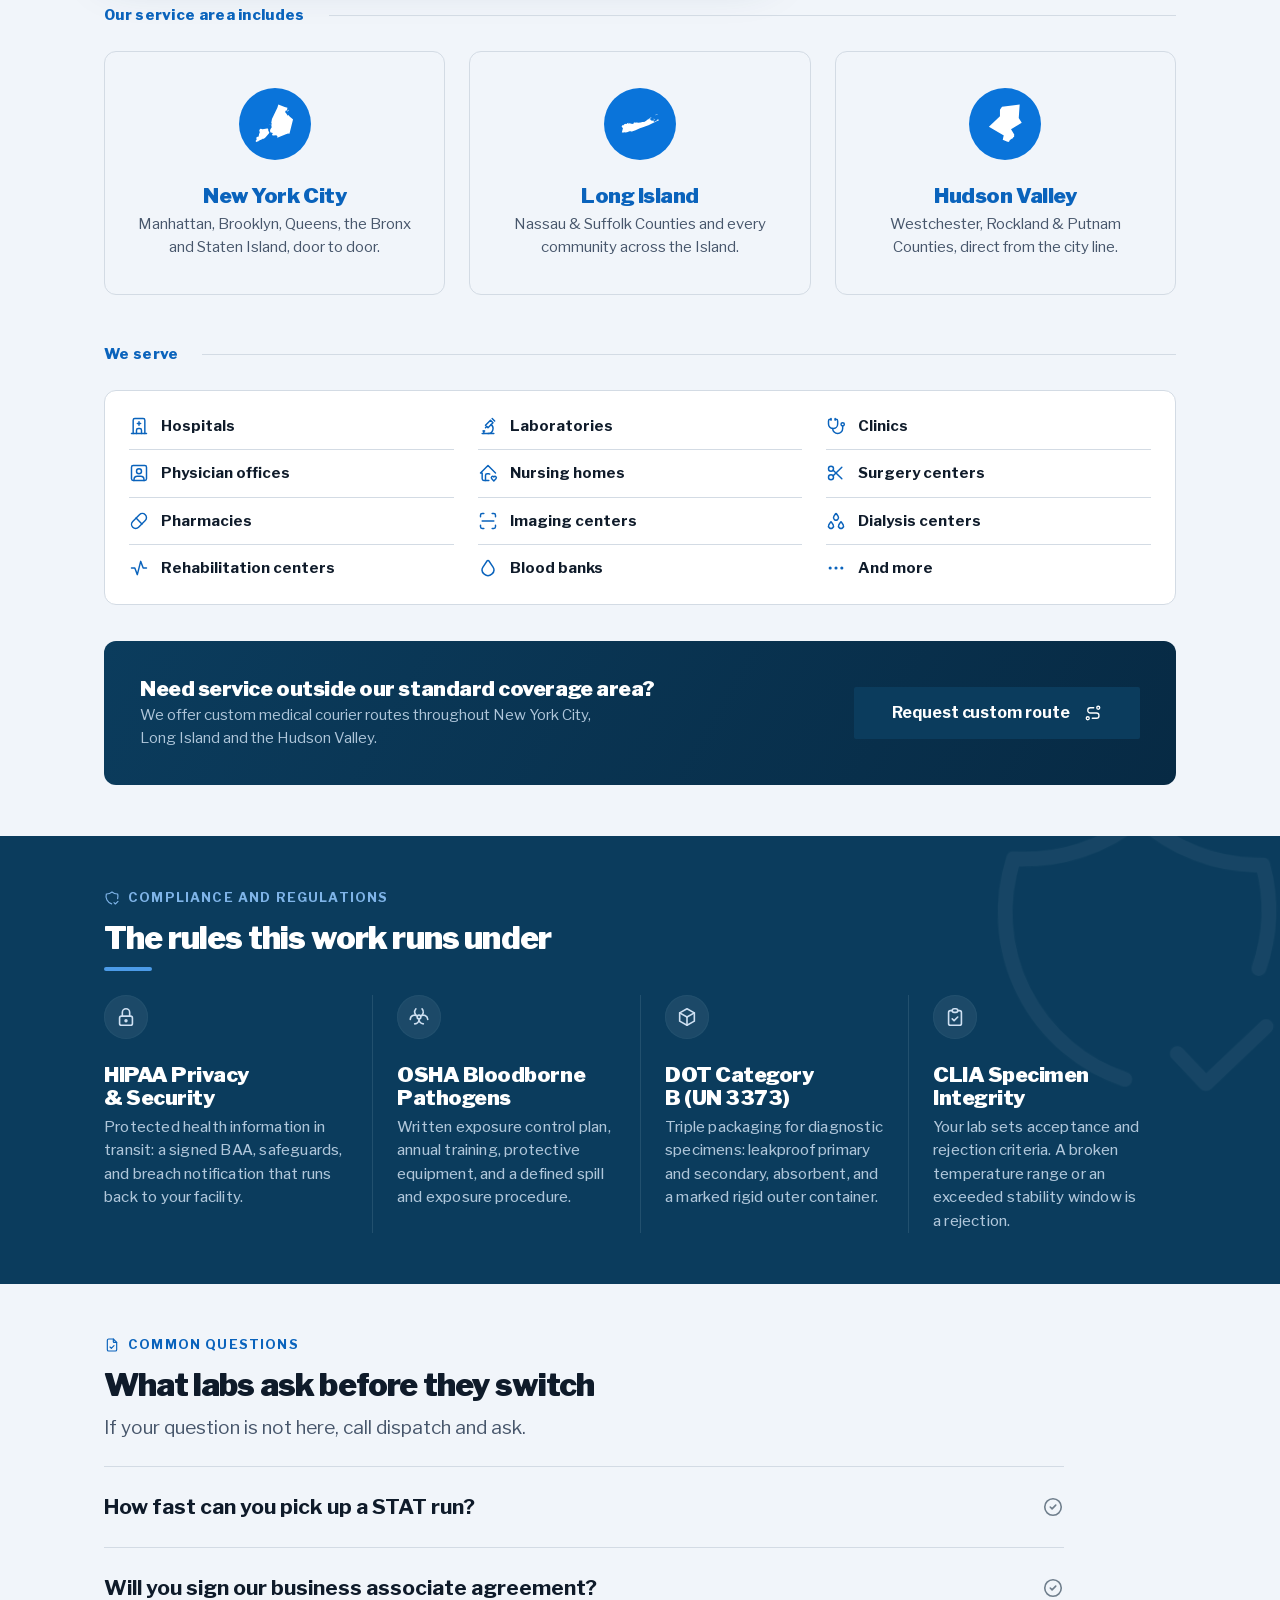
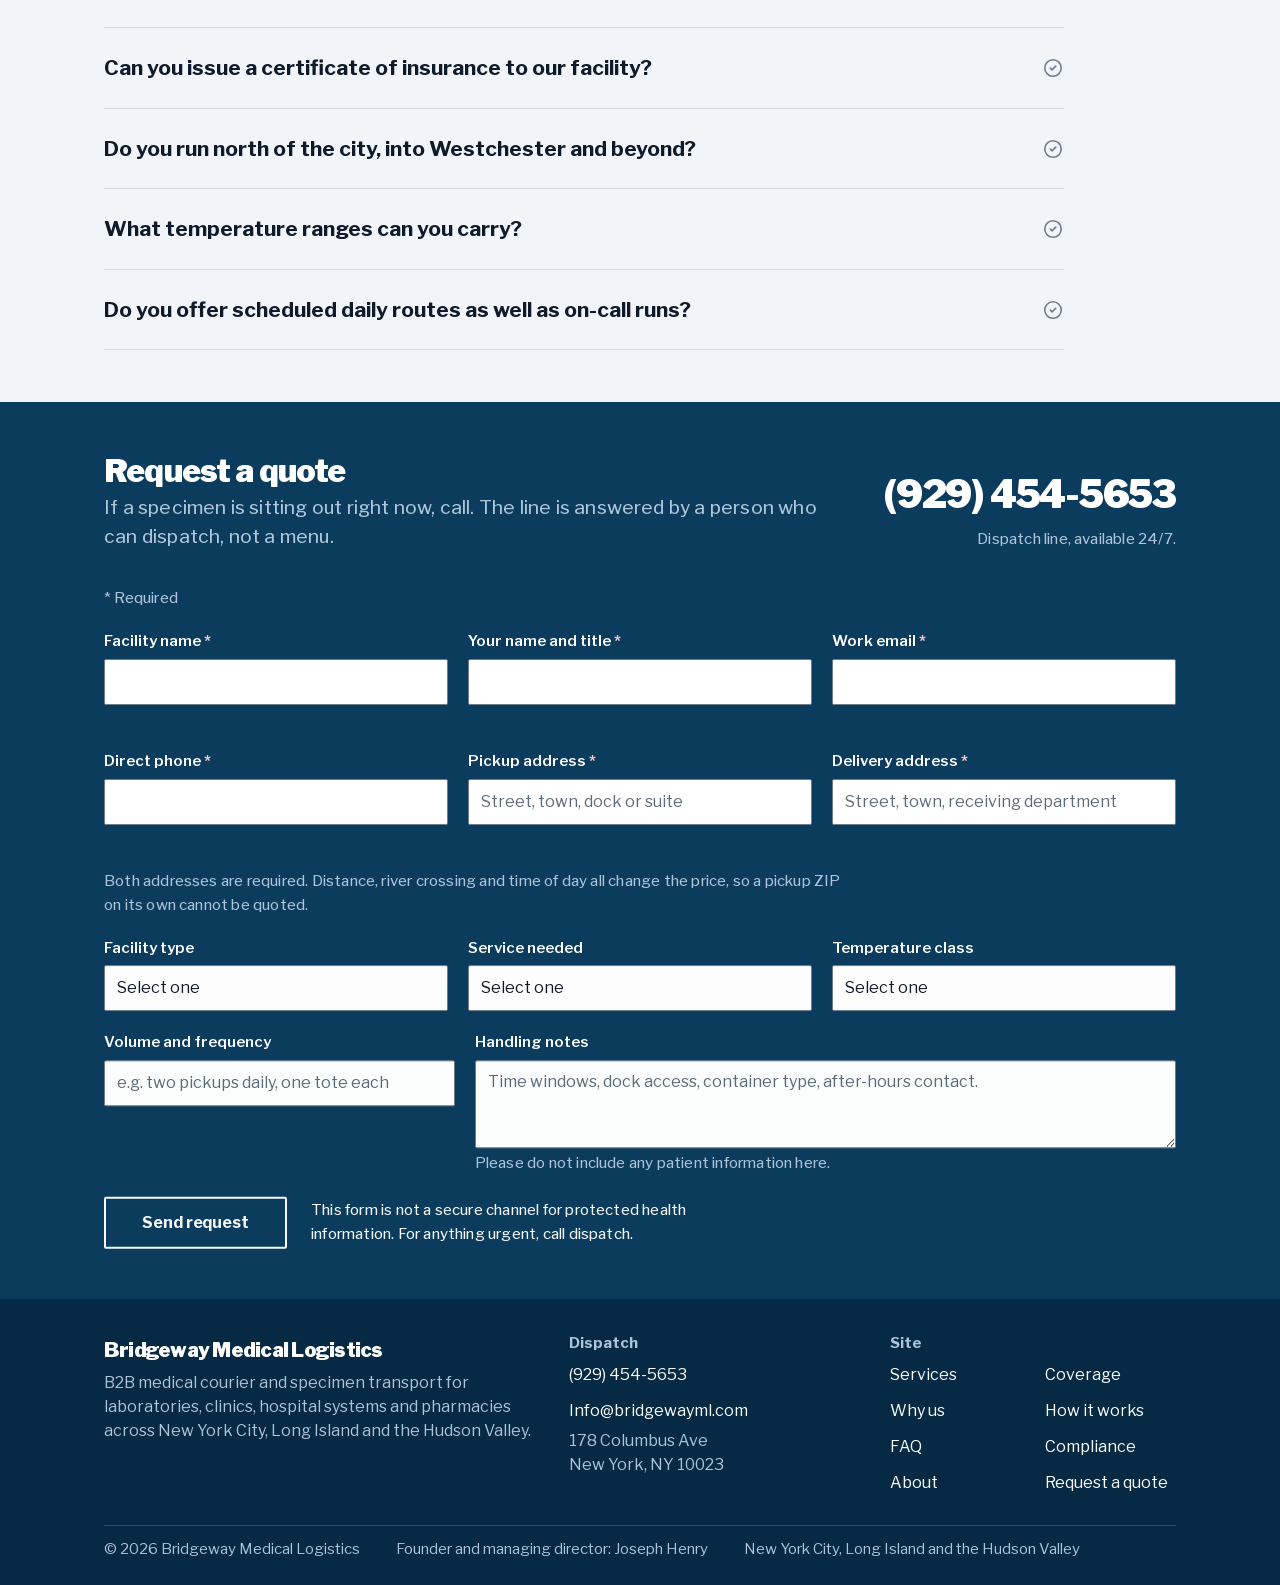
==== commit be33ac3b: "Use full logo lockup (mark, divider, wordmark, monitor line) in header Replaces the hand-built mark+" ====
--- a/index.html
+++ b/index.html
@@ -48,7 +48,7 @@
 <meta name="theme-color" content="#0B3C5D">
 
 <link rel="preload" href="/assets/fonts/librefranklin-var-latin.woff2" as="font" type="font/woff2" crossorigin>
-<link rel="stylesheet" href="/assets/css/site.css?v=2">
+<link rel="stylesheet" href="/assets/css/site.css?v=3">
 
 <!-- Motion boot. Adding the class here (rather than from motion.js) is what
      prevents a flash of un-animated content: the hide rules apply on the very
@@ -78,11 +78,7 @@
 <header class="site-head">
   <div class="wrap site-head__inner">
     <a class="brand" href="/">
-      <img class="brand__mark" src="/assets/img/logo-mark.svg" width="40" height="40" alt="">
-      <span class="brand__text">
-        <span class="brand__name">Bridgeway</span>
-        <span class="brand__sub">Medical Logistics</span>
-      </span>
+      <img class="brand__logo" src="/assets/img/logo-header.png" width="154" height="44" alt="Bridgeway Medical Logistics">
     </a>
     <button type="button" class="nav-toggle" aria-expanded="false" aria-controls="site-nav" aria-label="Open menu">
       <svg class="nav-toggle__icon" viewBox="0 0 24 24" aria-hidden="true" focusable="false">
--- a/assets/css/site.css
+++ b/assets/css/site.css
@@ -287,18 +287,10 @@
 .site-head__inner > .nav     { order: 3; width: 100%; }
 
 .brand {
-  display: inline-flex; align-items: center; gap: 0.625rem; min-height: 2.75rem;
+  display: inline-flex; align-items: center; min-height: 2.75rem;
   color: var(--ink); text-decoration: none;
 }
-.brand__mark { width: 2.5rem; height: 2.5rem; flex: none; }
-.brand__text { display: flex; flex-direction: column; line-height: 1.15; }
-.brand__name {
-  font-size: 1.125rem; font-weight: 800; letter-spacing: -0.02em; color: var(--ink);
-}
-.brand__sub {
-  font-size: 0.625rem; font-weight: 700; letter-spacing: 0.08em;
-  text-transform: uppercase; color: var(--bond-600);
-}
+.brand__logo { height: 2.25rem; width: auto; display: block; }
 
 .nav {
   display: flex; align-items: center; gap: 0 var(--r);
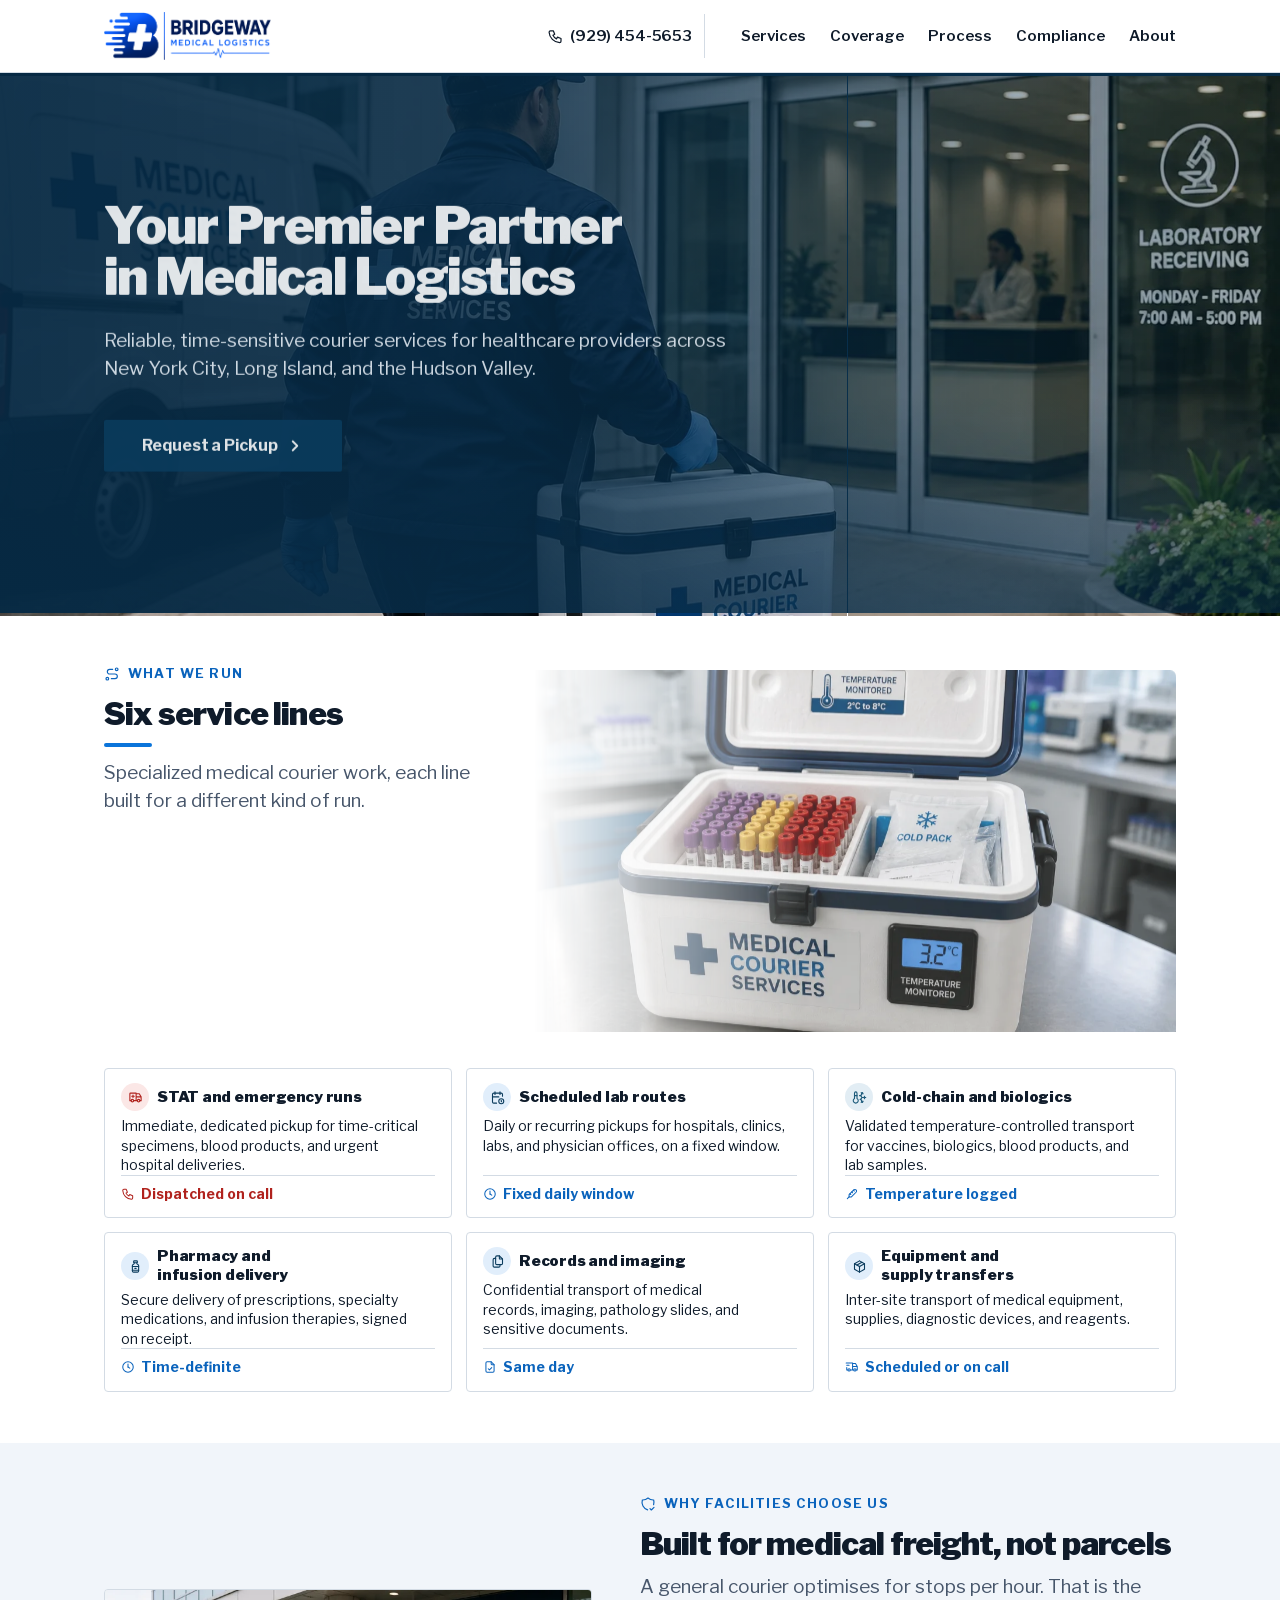
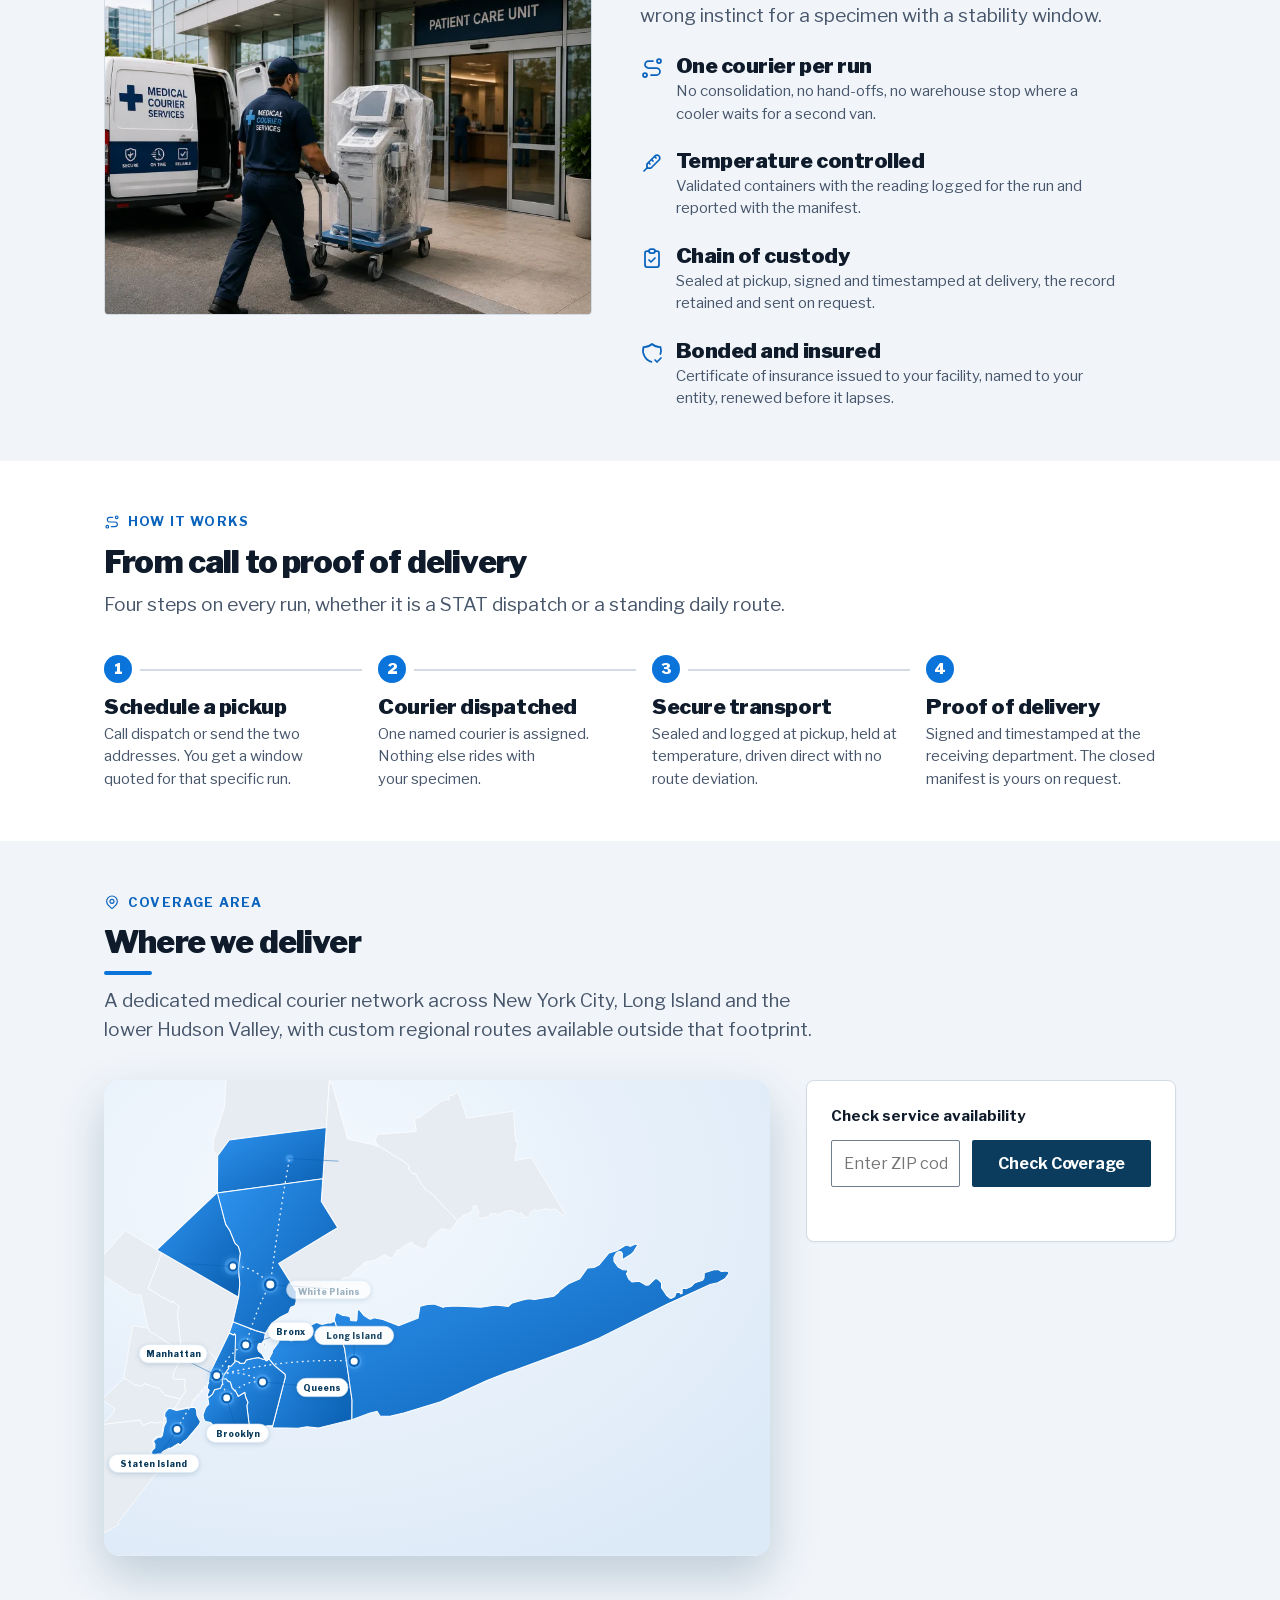
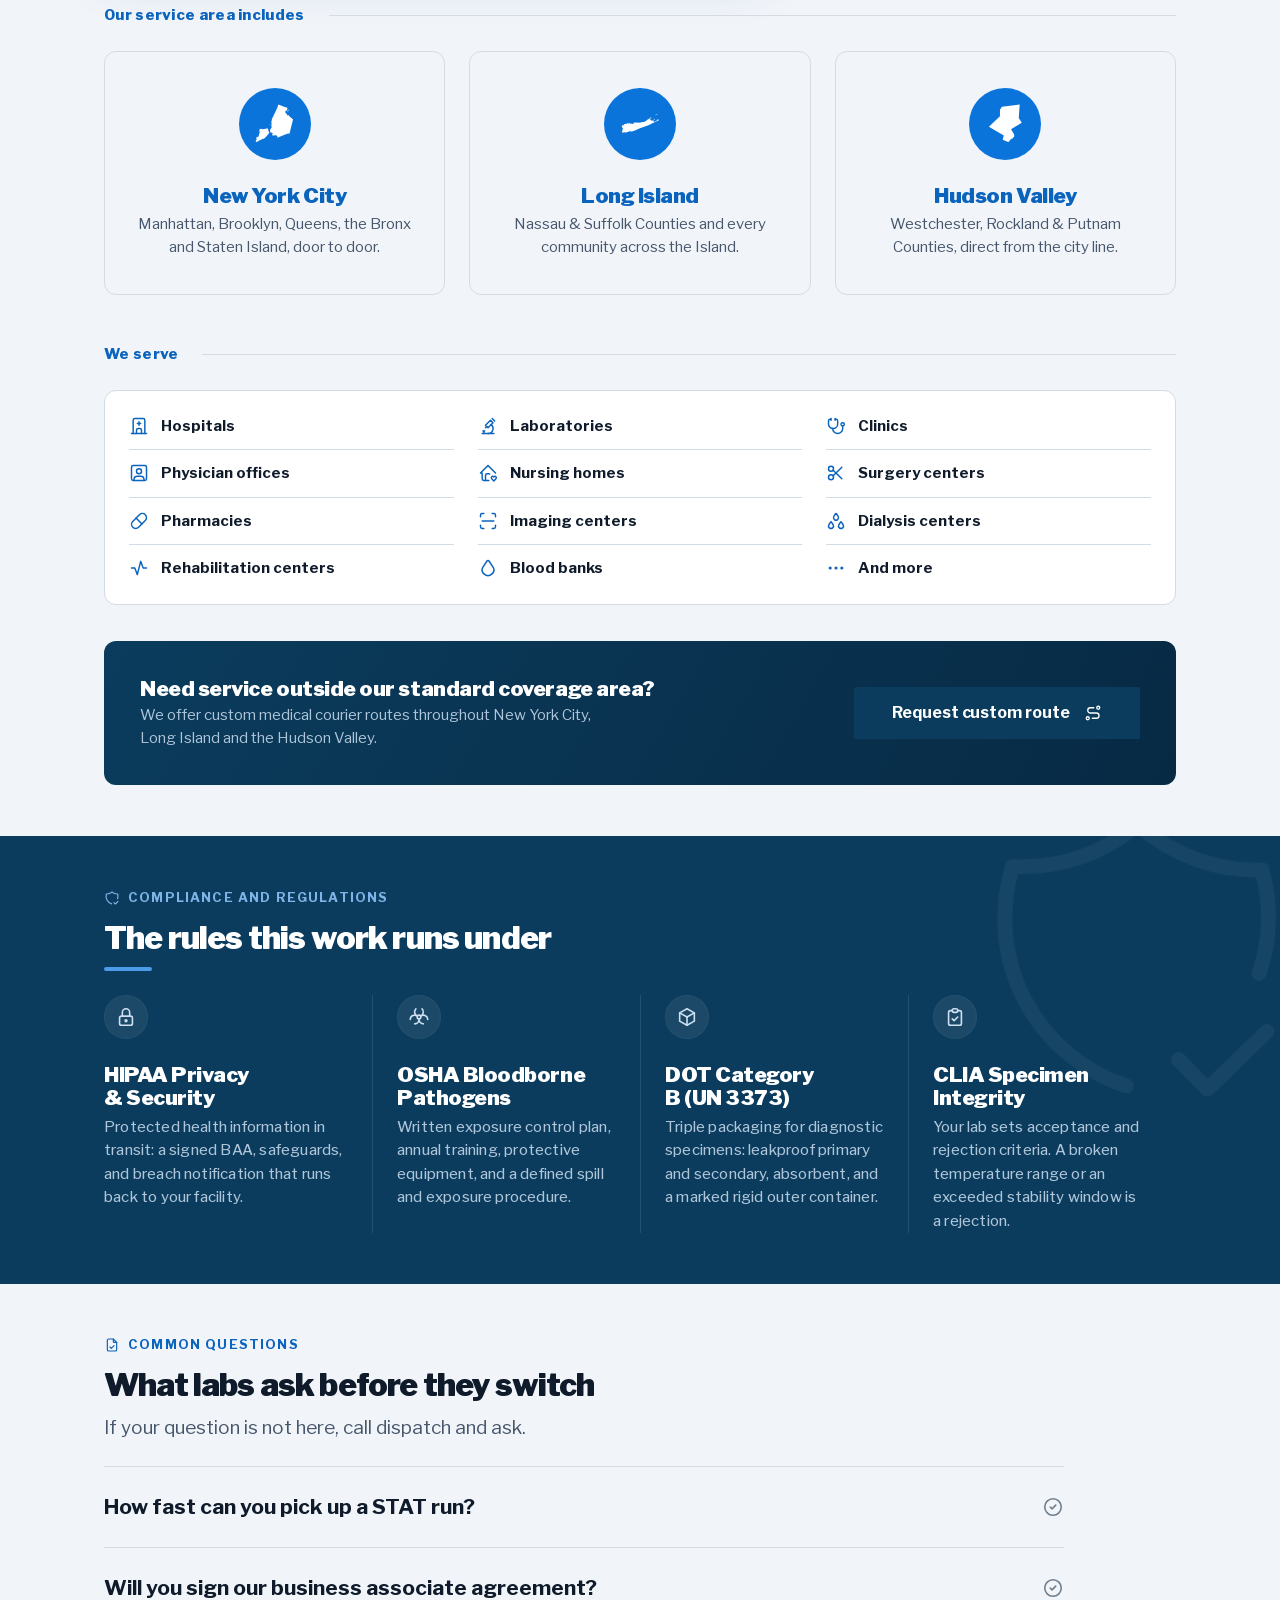
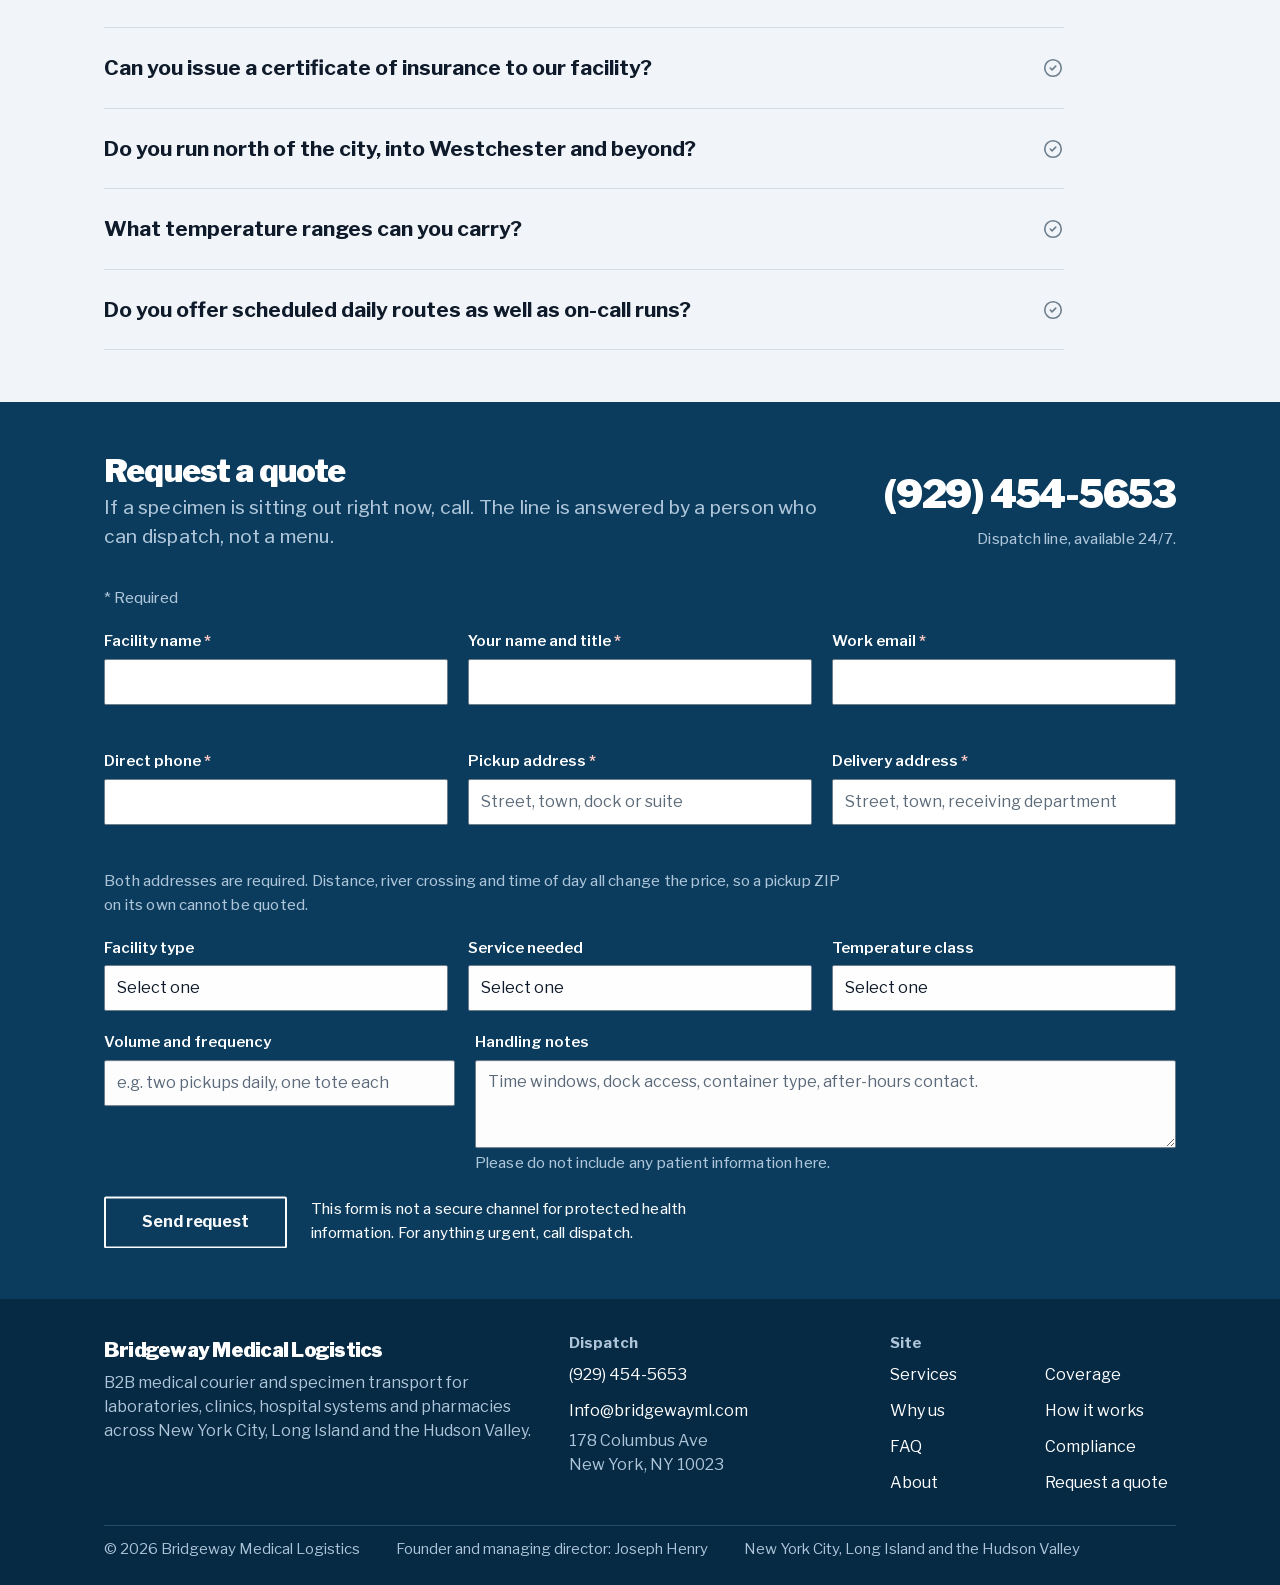
==== commit 1434037d: "Increase header logo size for readability Co-Authored-By: Claude Sonnet 5 <noreply@anthropic.com>" ====
--- a/index.html
+++ b/index.html
@@ -48,7 +48,7 @@
 <meta name="theme-color" content="#0B3C5D">
 
 <link rel="preload" href="/assets/fonts/librefranklin-var-latin.woff2" as="font" type="font/woff2" crossorigin>
-<link rel="stylesheet" href="/assets/css/site.css?v=3">
+<link rel="stylesheet" href="/assets/css/site.css?v=4">
 
 <!-- Motion boot. Adding the class here (rather than from motion.js) is what
      prevents a flash of un-animated content: the hide rules apply on the very
@@ -78,7 +78,7 @@
 <header class="site-head">
   <div class="wrap site-head__inner">
     <a class="brand" href="/">
-      <img class="brand__logo" src="/assets/img/logo-header.png" width="154" height="44" alt="Bridgeway Medical Logistics">
+      <img class="brand__logo" src="/assets/img/logo-header.png" width="167" height="48" alt="Bridgeway Medical Logistics">
     </a>
     <button type="button" class="nav-toggle" aria-expanded="false" aria-controls="site-nav" aria-label="Open menu">
       <svg class="nav-toggle__icon" viewBox="0 0 24 24" aria-hidden="true" focusable="false">
--- a/assets/css/site.css
+++ b/assets/css/site.css
@@ -290,7 +290,7 @@
   display: inline-flex; align-items: center; min-height: 2.75rem;
   color: var(--ink); text-decoration: none;
 }
-.brand__logo { height: 2.25rem; width: auto; display: block; }
+.brand__logo { height: 3rem; width: auto; display: block; }
 
 .nav {
   display: flex; align-items: center; gap: 0 var(--r);
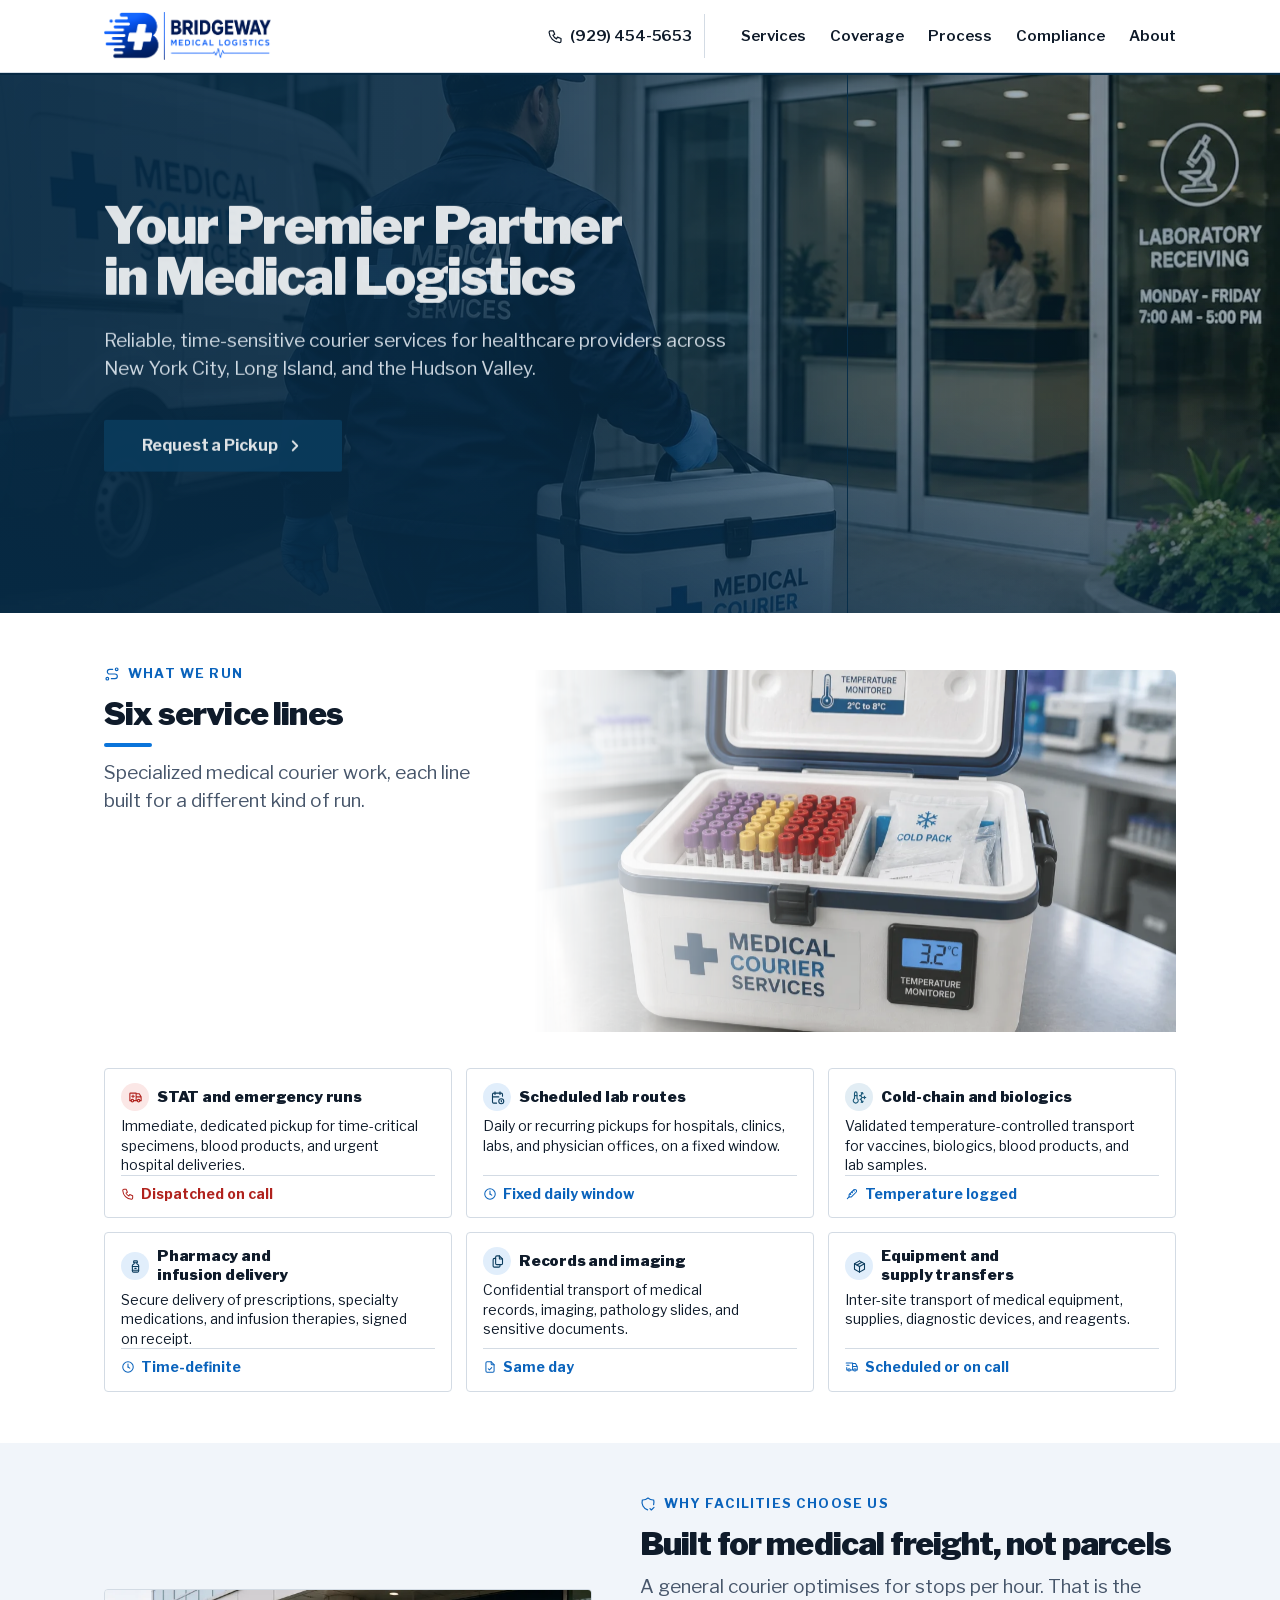
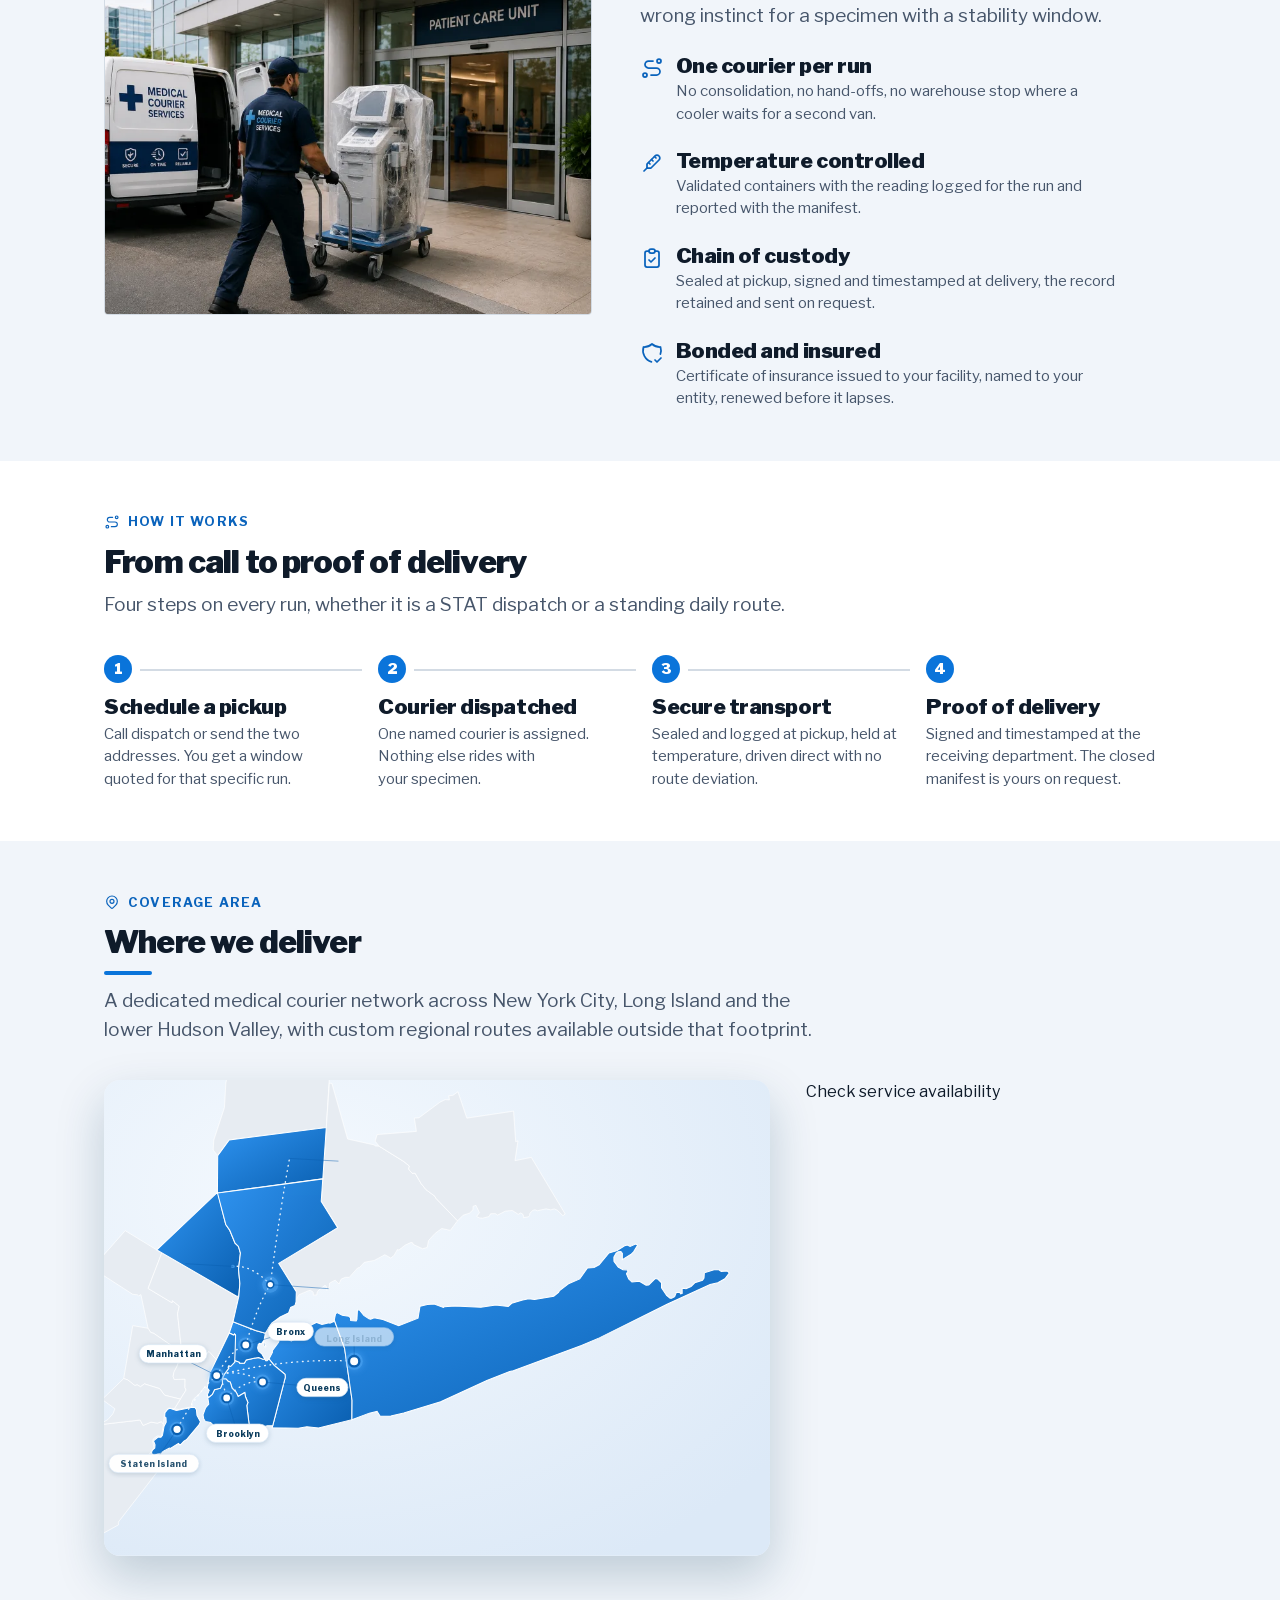
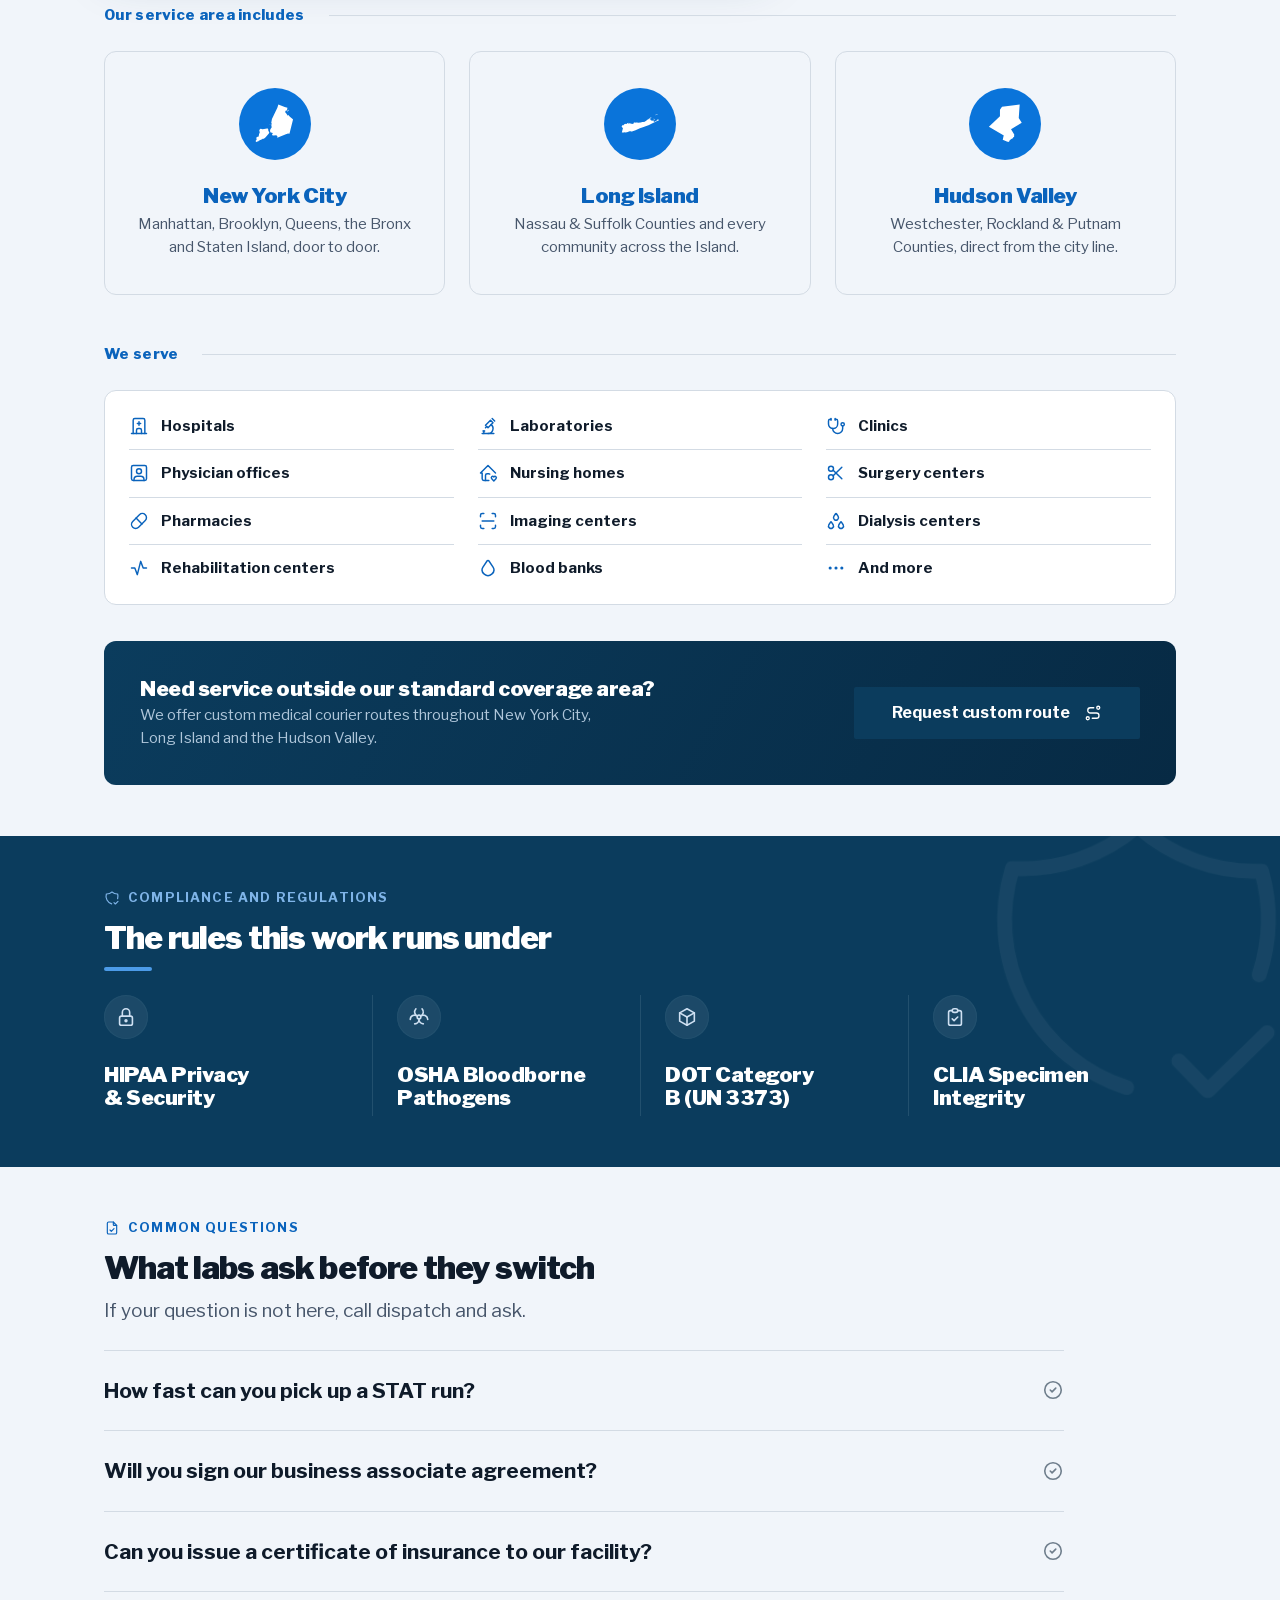
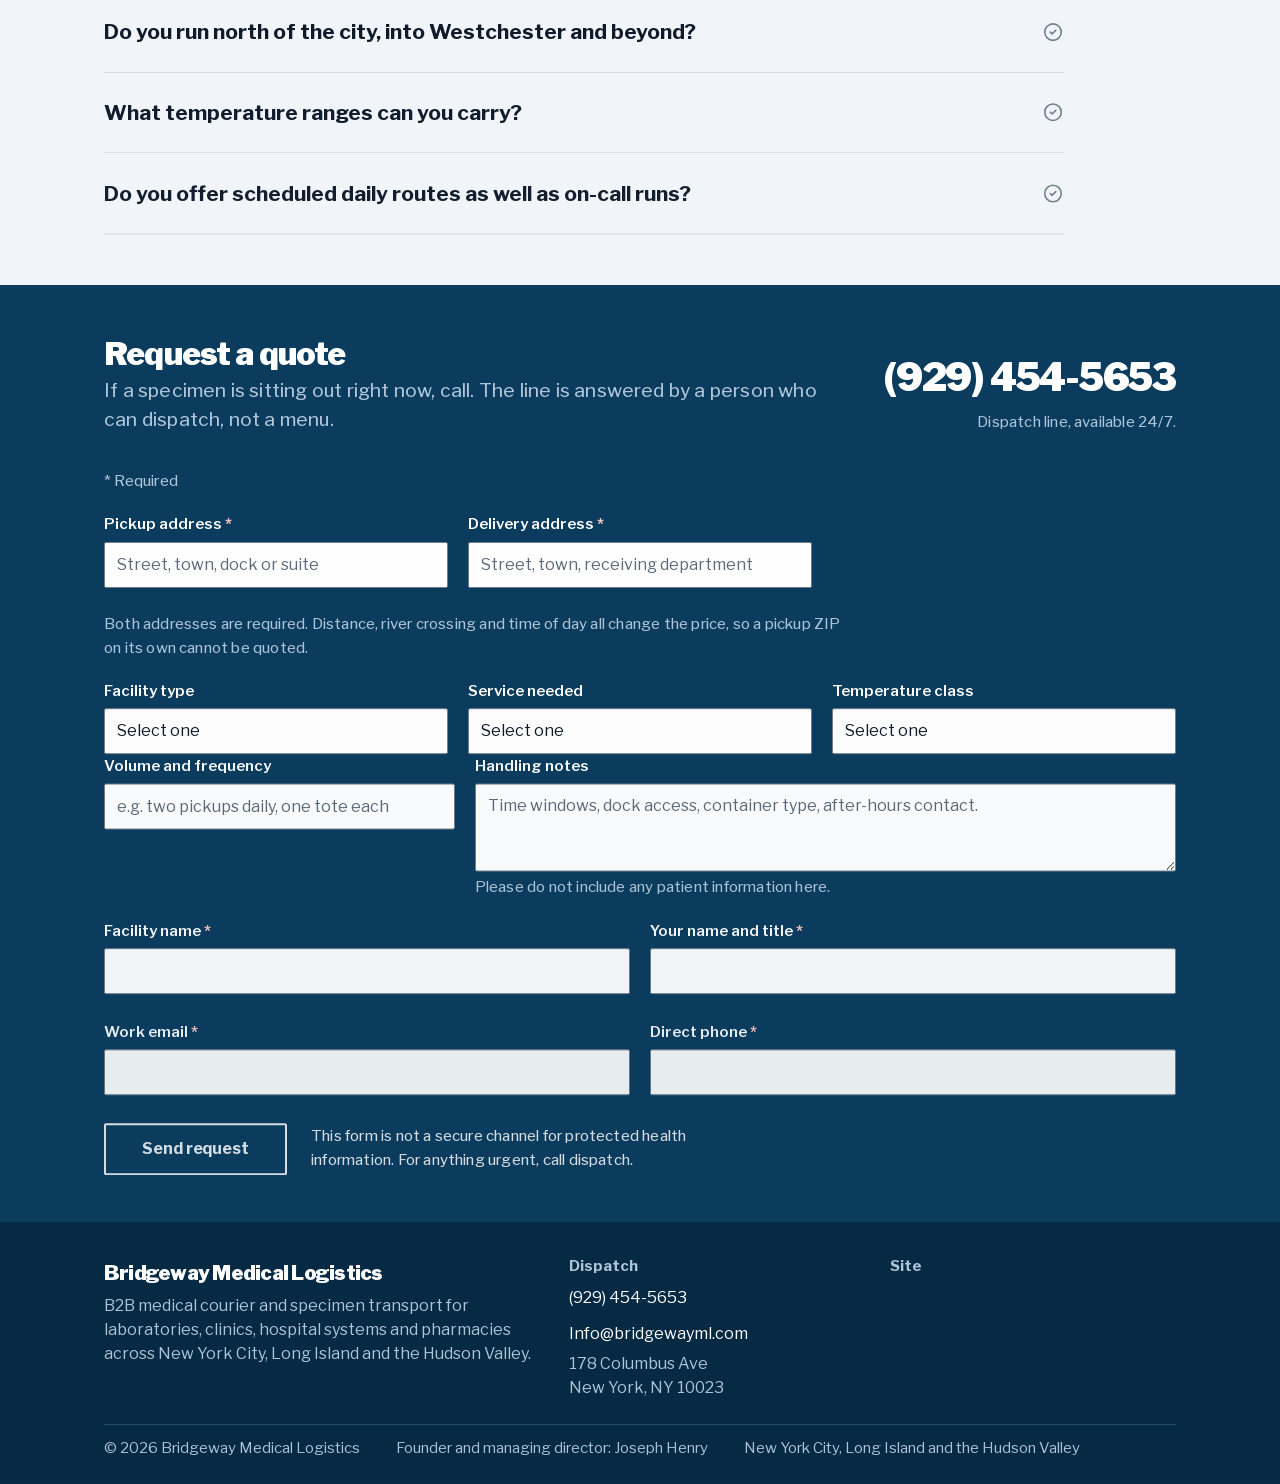
==== commit 135b5960: "Port the mobile redesign from the sister repo (Kah-los/joe-work) This site and Kah-los/joe-work had " ====
--- a/index.html
+++ b/index.html
@@ -48,7 +48,7 @@
 <meta name="theme-color" content="#0B3C5D">
 
 <link rel="preload" href="/assets/fonts/librefranklin-var-latin.woff2" as="font" type="font/woff2" crossorigin>
-<link rel="stylesheet" href="/assets/css/site.css?v=4">
+<link rel="stylesheet" href="/assets/css/site.css?v=5">
 
 <!-- Motion boot. Adding the class here (rather than from motion.js) is what
      prevents a flash of un-animated content: the hide rules apply on the very
@@ -198,10 +198,10 @@
         <h2 id="why-h">Built for medical freight, not parcels</h2>
         <p class="lead muted">A general courier optimises for stops per hour. That is the wrong instinct for a specimen with a stability window.</p>
         <ul class="why__list">
-          <li><svg class="i" aria-hidden="true"><use href="#i-route"></use></svg><div><h3>One courier per run</h3><p>No consolidation, no hand-offs, no warehouse stop where a cooler waits for a second van.</p></div></li>
-          <li><svg class="i" aria-hidden="true"><use href="#i-thermometer"></use></svg><div><h3>Temperature controlled</h3><p>Validated containers with the reading logged for the run and reported with the manifest.</p></div></li>
-          <li><svg class="i" aria-hidden="true"><use href="#i-clipboard-check"></use></svg><div><h3>Chain of custody</h3><p>Sealed at pickup, signed and timestamped at delivery, the record retained and sent on request.</p></div></li>
-          <li data-verify="pending"><svg class="i" aria-hidden="true"><use href="#i-shield-check"></use></svg><div><h3>Bonded and insured</h3><p>Certificate of insurance issued to your facility, named to your entity, renewed before it lapses.</p></div></li>
+          <li><svg class="i" aria-hidden="true"><use href="#i-route"></use></svg><div class="why__text"><h3>One courier per run</h3><p>No consolidation, no hand-offs, no warehouse stop where a cooler waits for a second van.</p></div></li>
+          <li><svg class="i" aria-hidden="true"><use href="#i-thermometer"></use></svg><div class="why__text"><h3>Temperature controlled</h3><p>Validated containers with the reading logged for the run and reported with the manifest.</p></div></li>
+          <li><svg class="i" aria-hidden="true"><use href="#i-clipboard-check"></use></svg><div class="why__text"><h3>Chain of custody</h3><p>Sealed at pickup, signed and timestamped at delivery, the record retained and sent on request.</p></div></li>
+          <li data-verify="pending"><svg class="i" aria-hidden="true"><use href="#i-shield-check"></use></svg><div class="why__text"><h3>Bonded and insured</h3><p>Certificate of insurance issued to your facility, named to your entity, renewed before it lapses.</p></div></li>
         </ul>
       </div>
     </div>
@@ -250,6 +250,7 @@
 
       <div class="cov__layout">
         <figure class="cov__map">
+          <button type="button" class="map__expand" aria-pressed="false">Expand</button>
           <svg class="map__svg" viewBox="0 0 980 700" role="img" aria-labelledby="mapt mapd" xmlns="http://www.w3.org/2000/svg">
 <title id="mapt">Bridgeway service network</title>
 <desc id="mapd">A logistics network map showing New York City -- Manhattan, Brooklyn, Queens, the Bronx and Staten Island -- Nassau and Suffolk Counties on Long Island, and Westchester, Rockland and Putnam Counties, connected by delivery routes between hub markers. Surrounding areas, including northern New Jersey, are shown unshaded for orientation and are not served; the eastern half of Suffolk County extends beyond this view.</desc>
@@ -338,18 +339,22 @@
 </g>
 </svg>
         </figure>
+        <p id="map-tap-out" role="status" aria-live="polite"></p>
 
         <div class="cov__rail">
 
-          <form class="zipcheck" id="zipcheck" novalidate>
-            <label for="zip">Check service availability</label>
-            <div class="zipcheck__row">
-              <input type="text" id="zip" name="zip" inputmode="numeric" autocomplete="postal-code"
-                     maxlength="5" placeholder="Enter ZIP code" aria-describedby="zipout">
-              <button class="btn btn--solid" type="submit">Check Coverage</button>
-            </div>
-            <p class="zipcheck__out" id="zipout" role="status" aria-live="polite"></p>
-          </form>
+          <details class="zipcheck__drawer">
+            <summary>Check service availability</summary>
+            <form class="zipcheck" id="zipcheck" novalidate>
+              <label for="zip">ZIP code</label>
+              <div class="zipcheck__row">
+                <input type="text" id="zip" name="zip" inputmode="numeric" autocomplete="postal-code"
+                       maxlength="5" placeholder="Enter ZIP code" aria-describedby="zipout">
+                <button class="btn btn--solid" type="submit">Check Coverage</button>
+              </div>
+              <p class="zipcheck__out" id="zipout" role="status" aria-live="polite"></p>
+            </form>
+          </details>
 
         </div>
       </div>
@@ -409,12 +414,12 @@
       <div class="section-head section-head--rule">
         <p class="eyebrow"><svg class="i" aria-hidden="true"><use href="#i-shield-check"></use></svg>Compliance and regulations</p><h2 id="comp-h">The rules this work runs under</h2>
       </div>
-      <ul class="comp__grid">
-        <li class="comp__item"><span class="badge"><svg class="i" aria-hidden="true"><use href="#i-lock"></use></svg></span><h3>HIPAA Privacy &amp; Security</h3><p>Protected health information in transit: a signed BAA, safeguards, and breach notification that runs back to your facility.</p></li>
-        <li class="comp__item"><span class="badge"><svg class="i" aria-hidden="true"><use href="#i-biohazard"></use></svg></span><h3>OSHA Bloodborne Pathogens</h3><p>Written exposure control plan, annual training, protective equipment, and a defined spill and exposure procedure.</p></li>
-        <li class="comp__item"><span class="badge"><svg class="i" aria-hidden="true"><use href="#i-box"></use></svg></span><h3>DOT Category B (UN 3373)</h3><p>Triple packaging for diagnostic specimens: leakproof primary and secondary, absorbent, and a marked rigid outer container.</p></li>
-        <li class="comp__item"><span class="badge"><svg class="i" aria-hidden="true"><use href="#i-clipboard-check"></use></svg></span><h3>CLIA Specimen Integrity</h3><p>Your lab sets acceptance and rejection criteria. A broken temperature range or an exceeded stability window is a rejection.</p></li>
-      </ul>
+      <div class="comp__grid">
+        <details class="comp__item"><summary><span class="badge"><svg class="i" aria-hidden="true"><use href="#i-lock"></use></svg></span><h3>HIPAA Privacy &amp; Security</h3></summary><div class="comp__a"><p>Protected health information in transit: a signed BAA, safeguards, and breach notification that runs back to your facility.</p></div></details>
+        <details class="comp__item"><summary><span class="badge"><svg class="i" aria-hidden="true"><use href="#i-biohazard"></use></svg></span><h3>OSHA Bloodborne Pathogens</h3></summary><div class="comp__a"><p>Written exposure control plan, annual training, protective equipment, and a defined spill and exposure procedure.</p></div></details>
+        <details class="comp__item"><summary><span class="badge"><svg class="i" aria-hidden="true"><use href="#i-box"></use></svg></span><h3>DOT Category B (UN 3373)</h3></summary><div class="comp__a"><p>Triple packaging for diagnostic specimens: leakproof primary and secondary, absorbent, and a marked rigid outer container.</p></div></details>
+        <details class="comp__item"><summary><span class="badge"><svg class="i" aria-hidden="true"><use href="#i-clipboard-check"></use></svg></span><h3>CLIA Specimen Integrity</h3></summary><div class="comp__a"><p>Your lab sets acceptance and rejection criteria. A broken temperature range or an exceeded stability window is a rejection.</p></div></details>
+      </div>
     </div>
   </section>
 
@@ -485,109 +490,123 @@
         <input type="hidden" name="rendered_at" value="">
 
         <p class="form__req small muted"><span aria-hidden="true">*</span> Required</p>
-
-        <div class="form__row form__row--3">
-          <div class="field">
-            <label for="facility">Facility name <span class="req" aria-hidden="true">*</span></label>
-            <input type="text" id="facility" name="facility" required autocomplete="organization" aria-describedby="facility-err">
-            <span class="field__error" id="facility-err" role="alert"></span>
+        <p class="form__step-status" id="form-step-status" role="status" aria-live="polite">Step 1 of 3</p>
+
+        <div class="form__step is-active" data-step="1">
+          <div class="form__row form__row--3">
+            <div class="field">
+              <label for="pickup">Pickup address <span class="req" aria-hidden="true">*</span></label>
+              <input type="text" id="pickup" name="pickup" required placeholder="Street, town, dock or suite" aria-describedby="pickup-err">
+              <span class="field__error" id="pickup-err" role="alert"></span>
+            </div>
+            <div class="field">
+              <label for="dropoff">Delivery address <span class="req" aria-hidden="true">*</span></label>
+              <input type="text" id="dropoff" name="dropoff" required placeholder="Street, town, receiving department" aria-describedby="dropoff-err">
+              <span class="field__error" id="dropoff-err" role="alert"></span>
+            </div>
           </div>
-          <div class="field">
-            <label for="name">Your name and title <span class="req" aria-hidden="true">*</span></label>
-            <input type="text" id="name" name="name" required autocomplete="name" aria-describedby="name-err">
-            <span class="field__error" id="name-err" role="alert"></span>
+          <p class="form__note small muted">
+            Both addresses are required. Distance, river crossing and time of day
+            all change the price, so a pickup ZIP on its own cannot be quoted.
+          </p>
+        </div>
+
+        <div class="form__step" data-step="2">
+          <div class="form__row form__row--3">
+            <div class="field">
+              <label for="facility_type">Facility type</label>
+              <select id="facility_type" name="facility_type">
+                <option value="">Select one</option>
+                <option>Clinical or reference laboratory</option>
+                <option>Hospital or health system</option>
+                <option>Physician practice or clinic</option>
+                <option>Pharmacy or infusion</option>
+                <option>Dental or specialty practice</option>
+                <option>Other</option>
+              </select>
+            </div>
+            <div class="field">
+              <label for="service">Service needed</label>
+              <select id="service" name="service">
+                <option value="">Select one</option>
+                <option>STAT or emergency run</option>
+                <option>Scheduled lab route</option>
+                <option>Cold-chain or biologics</option>
+                <option>Pharmacy or infusion delivery</option>
+                <option>Records or imaging</option>
+                <option>Equipment or supply transfer</option>
+                <option>More than one, or not sure</option>
+              </select>
+            </div>
+            <div class="field">
+              <label for="temperature">Temperature class</label>
+              <select id="temperature" name="temperature">
+                <option value="">Select one</option>
+                <option>Ambient, 15 to 25 C</option>
+                <option>Refrigerated, 2 to 8 C</option>
+                <option>Frozen, -20 C</option>
+                <option>Dry ice</option>
+                <option>Not sure</option>
+              </select>
+            </div>
           </div>
-          <div class="field">
-            <label for="email">Work email <span class="req" aria-hidden="true">*</span></label>
-            <input type="email" id="email" name="email" required autocomplete="email" inputmode="email" aria-describedby="email-err">
-            <span class="field__error" id="email-err" role="alert"></span>
+
+          <div class="form__row form__row--split">
+            <div class="field">
+              <label for="frequency">Volume and frequency</label>
+              <input type="text" id="frequency" name="frequency" placeholder="e.g. two pickups daily, one tote each">
+            </div>
+            <div class="field">
+              <label for="details">Handling notes</label>
+              <textarea id="details" name="details" rows="2"
+                placeholder="Time windows, dock access, container type, after-hours contact."></textarea>
+              <span class="field__hint">Please do not include any patient information here.</span>
+            </div>
           </div>
         </div>
 
-        <div class="form__row form__row--3">
-          <div class="field">
-            <label for="phone">Direct phone <span class="req" aria-hidden="true">*</span></label>
-            <input type="tel" id="phone" name="phone" required autocomplete="tel" inputmode="tel" aria-describedby="phone-err">
-            <span class="field__error" id="phone-err" role="alert"></span>
+        <div class="form__step" data-step="3">
+          <div class="form__row form__row--2">
+            <div class="field">
+              <label for="facility">Facility name <span class="req" aria-hidden="true">*</span></label>
+              <input type="text" id="facility" name="facility" required autocomplete="organization" aria-describedby="facility-err">
+              <span class="field__error" id="facility-err" role="alert"></span>
+            </div>
+            <div class="field">
+              <label for="name">Your name and title <span class="req" aria-hidden="true">*</span></label>
+              <input type="text" id="name" name="name" required autocomplete="name" aria-describedby="name-err">
+              <span class="field__error" id="name-err" role="alert"></span>
+            </div>
           </div>
-          <div class="field">
-            <label for="pickup">Pickup address <span class="req" aria-hidden="true">*</span></label>
-            <input type="text" id="pickup" name="pickup" required placeholder="Street, town, dock or suite" aria-describedby="pickup-err">
-            <span class="field__error" id="pickup-err" role="alert"></span>
+          <div class="form__row form__row--2">
+            <div class="field">
+              <label for="email">Work email <span class="req" aria-hidden="true">*</span></label>
+              <input type="email" id="email" name="email" required autocomplete="email" inputmode="email" aria-describedby="email-err">
+              <span class="field__error" id="email-err" role="alert"></span>
+            </div>
+            <div class="field">
+              <label for="phone">Direct phone <span class="req" aria-hidden="true">*</span></label>
+              <input type="tel" id="phone" name="phone" required autocomplete="tel" inputmode="tel" aria-describedby="phone-err">
+              <span class="field__error" id="phone-err" role="alert"></span>
+            </div>
           </div>
-          <div class="field">
-            <label for="dropoff">Delivery address <span class="req" aria-hidden="true">*</span></label>
-            <input type="text" id="dropoff" name="dropoff" required placeholder="Street, town, receiving department" aria-describedby="dropoff-err">
-            <span class="field__error" id="dropoff-err" role="alert"></span>
+
+          <div class="form__status" id="form-status" role="status" aria-live="polite" hidden></div>
+
+          <div class="form__submit">
+            <button class="btn btn--ghost" type="submit" id="quote-submit">Send request</button>
+            <p class="form__legal">
+              This form is not a secure channel for protected health information.
+              For anything urgent, call dispatch.
+            </p>
           </div>
         </div>
 
-        <p class="form__note small muted">
-          Both addresses are required. Distance, river crossing and time of day
-          all change the price, so a pickup ZIP on its own cannot be quoted.
-        </p>
-
-        <div class="form__row form__row--3">
-          <div class="field">
-            <label for="facility_type">Facility type</label>
-            <select id="facility_type" name="facility_type">
-              <option value="">Select one</option>
-              <option>Clinical or reference laboratory</option>
-              <option>Hospital or health system</option>
-              <option>Physician practice or clinic</option>
-              <option>Pharmacy or infusion</option>
-              <option>Dental or specialty practice</option>
-              <option>Other</option>
-            </select>
-          </div>
-          <div class="field">
-            <label for="service">Service needed</label>
-            <select id="service" name="service">
-              <option value="">Select one</option>
-              <option>STAT or emergency run</option>
-              <option>Scheduled lab route</option>
-              <option>Cold-chain or biologics</option>
-              <option>Pharmacy or infusion delivery</option>
-              <option>Records or imaging</option>
-              <option>Equipment or supply transfer</option>
-              <option>More than one, or not sure</option>
-            </select>
-          </div>
-          <div class="field">
-            <label for="temperature">Temperature class</label>
-            <select id="temperature" name="temperature">
-              <option value="">Select one</option>
-              <option>Ambient, 15 to 25 C</option>
-              <option>Refrigerated, 2 to 8 C</option>
-              <option>Frozen, -20 C</option>
-              <option>Dry ice</option>
-              <option>Not sure</option>
-            </select>
-          </div>
-        </div>
-
-        <div class="form__row form__row--split">
-          <div class="field">
-            <label for="frequency">Volume and frequency</label>
-            <input type="text" id="frequency" name="frequency" placeholder="e.g. two pickups daily, one tote each">
-          </div>
-          <div class="field">
-            <label for="details">Handling notes</label>
-            <textarea id="details" name="details" rows="2"
-              placeholder="Time windows, dock access, container type, after-hours contact."></textarea>
-            <span class="field__hint">Please do not include any patient information here.</span>
-          </div>
-        </div>
-
-        <div class="form__status" id="form-status" role="status" aria-live="polite" hidden></div>
-
-        <div class="form__submit">
-          <button class="btn btn--ghost" type="submit" id="quote-submit">Send request</button>
-          <p class="form__legal">
-            This form is not a secure channel for protected health information.
-            For anything urgent, call dispatch.
-          </p>
-        </div>
+        <div class="form__stepper-nav">
+          <button type="button" class="btn btn--ghost" data-step-back>Back</button>
+          <button type="button" class="btn btn--solid" data-step-next>Next</button>
+        </div>
+        <div class="form__steps-progress" aria-hidden="true"><span class="is-active"></span><span></span><span></span></div>
       </form>
     </div>
   </section>
@@ -601,27 +620,31 @@
         <p class="site-foot__brand">Bridgeway Medical Logistics</p>
         <p>B2B medical courier and specimen transport for laboratories, clinics, hospital systems and pharmacies across New York City, Long Island and the Hudson Valley.</p>
       </div>
-      <div>
-        <h2>Dispatch</h2>
-        <ul>
-          <li><a class="nums" href="tel:+19294545653">(929) 454-5653</a></li>
-          <li><a href="mailto:Info@bridgewayml.com">Info@bridgewayml.com</a></li>
-          <li>178 Columbus Ave<br>New York, NY 10023</li>
-        </ul>
-      </div>
-      <div>
-        <h2>Site</h2>
-        <ul class="ul--split">
-          <li><a href="#services">Services</a></li>
-          <li><a href="#coverage">Coverage</a></li>
-          <li><a href="#why">Why us</a></li>
-          <li><a href="#how">How it works</a></li>
-          <li><a href="#faq">FAQ</a></li>
-          <li><a href="#compliance">Compliance</a></li>
-          <li><a href="/about.html">About</a></li>
-          <li><a href="#quote">Request a quote</a></li>
-        </ul>
-      </div>
+      <details class="site-foot__group" open>
+        <summary><h2>Dispatch</h2></summary>
+        <div class="site-foot__group-body">
+          <ul>
+            <li><a class="nums" href="tel:+19294545653">(929) 454-5653</a></li>
+            <li><a href="mailto:Info@bridgewayml.com">Info@bridgewayml.com</a></li>
+            <li>178 Columbus Ave<br>New York, NY 10023</li>
+          </ul>
+        </div>
+      </details>
+      <details class="site-foot__group">
+        <summary><h2>Site</h2></summary>
+        <div class="site-foot__group-body">
+          <ul class="ul--split">
+            <li><a href="#services">Services</a></li>
+            <li><a href="#coverage">Coverage</a></li>
+            <li><a href="#why">Why us</a></li>
+            <li><a href="#how">How it works</a></li>
+            <li><a href="#faq">FAQ</a></li>
+            <li><a href="#compliance">Compliance</a></li>
+            <li><a href="/about.html">About</a></li>
+            <li><a href="#quote">Request a quote</a></li>
+          </ul>
+        </div>
+      </details>
     </div>
     <div class="site-foot__legal">
       <p>&copy; <span id="year">2026</span> Bridgeway Medical Logistics</p>
@@ -631,10 +654,16 @@
   </div>
 </footer>
 
+<div class="sticky-cta" id="sticky-cta">
+  <a class="btn btn--call" href="tel:+19294545653"><svg class="i" aria-hidden="true"><use href="#i-phone"></use></svg>Call dispatch</a>
+  <a class="btn btn--solid" href="#quote">Request a quote</a>
+</div>
+
 <script src="/assets/js/vendor/gsap.min.js" defer></script>
 <script src="/assets/js/vendor/ScrollTrigger.min.js" defer></script>
-<script src="/assets/js/site.js?v=2" defer></script>
+<script src="/assets/js/site.js?v=3" defer></script>
 <script src="/assets/js/motion.js" defer></script>
+<script src="/assets/js/mobile-ux.js" defer></script>
 
 <script type="application/ld+json">
 {
--- a/assets/css/site.css
+++ b/assets/css/site.css
@@ -111,7 +111,7 @@
   --container: 72rem;   /* 1152 */
   --half:      36rem;
 
-  --z-nav: 30; --z-overlay: 40;   /* only two layers exist on this site */
+  --z-nav: 30; --z-cta: 35; --z-overlay: 40;   /* three layers exist on this site */
   /* Curves cited in review-animations/STANDARDS.md. Built-in CSS easings are
      too weak to read as intentional. Hover and colour changes use plain
      `ease` per the decision order; entering elements use the strong ease-out. */
@@ -211,6 +211,7 @@
 .lead { font-size: var(--t-lead); line-height: 1.5; max-width: 62ch; }
 .muted { color: var(--ink-muted); }
 .small { font-size: var(--t-sm); }
+.sr-only { position: absolute; width: 1px; height: 1px; padding: 0; margin: -1px; overflow: hidden; clip: rect(0, 0, 0, 0); white-space: nowrap; border: 0; }
 
 /* Numbers align in columns without a monospace family. */
 .nums { font-variant-numeric: tabular-nums; }
@@ -342,7 +343,7 @@
    is opaque enough on the left that legibility does not depend on the photo,
    which matters because the left of this photo is a white van. */
 
-.hero { position: relative; isolation: isolate; background: var(--bond-900); }
+.hero { position: relative; isolation: isolate; overflow: hidden; background: var(--bond-900); }
 .hero__bg { position: absolute; inset: 0; z-index: 0; }
 .hero__bg img { width: 100%; height: 100%; object-fit: cover; object-position: 60% 50%; }
 /* Scrim: near-opaque navy on the left, clearing toward the right where the
@@ -514,7 +515,6 @@
   color: var(--ink); line-height: 1.4;
 }
 
-.sr-only { position: absolute; width: 1px; height: 1px; padding: 0; margin: -1px; overflow: hidden; clip: rect(0, 0, 0, 0); white-space: nowrap; border: 0; }
 .founder { display: grid; gap: var(--r-2); align-items: start; }
 @media (min-width: 58rem) { .founder { grid-template-columns: 1.25fr 0.75fr; gap: var(--r-3); } }
 .founder__prose > * + * { margin-top: var(--r); }
@@ -885,6 +885,7 @@
 .why__list { list-style: none; margin: var(--r) 0 0; padding: 0; display: grid; gap: var(--r); }
 .why__list li { display: flex; gap: var(--r-h); align-items: flex-start; }
 .why__list .i { color: var(--blue-dark); width: 1.5rem; height: 1.5rem; flex: none; margin-top: 0.15em; }
+.why__list .why__text { min-width: 0; }
 .why__list h3 { margin: 0 0 0.15rem; font-size: var(--t-h3); }
 .why__list p { margin: 0; font-size: var(--t-sm); color: var(--ink-muted); max-width: 44ch; }
 
@@ -1067,6 +1068,10 @@
    while it is mid-collapse. */
 .faq__a { overflow: hidden; }
 
+/* Same GSAP height-tween treatment, reused by the Compliance and ZIP-drawer
+   accordions (motion.js accordionize()). */
+.comp__a, .zipcheck__drawer .zipcheck { overflow: hidden; }
+
 /* --- Header scrolled state ----------------------------------------------
    Set by ScrollTrigger once the hero is behind the bar. A shadow rather than
    a size change: resizing a sticky header reflows the page under the reader's
@@ -1089,3 +1094,238 @@
 @media (prefers-reduced-motion: reduce) {
   .hero__bg, .hero__copy, .svc__photo, .comp__watermark { will-change: auto; }
 }
+
+/* 19 · Mobile carousels, accordions, stepper form, sticky CTA ============
+   Everything below is gated at the site's existing mobile cutoff
+   (max-width: 39.99rem, see the hero override in section 08) or its
+   min-width: 40rem complement. Nothing here touches any other breakpoint.
+   ID-scoped where a class is shared with about.html (.svc__grid). ========= */
+
+/* --- Carousels (scroll-snap, no JS) --------------------------------------
+   `min-width: 0` on every card is load-bearing, not decoration: several
+   cards contain a `ch`-based max-width (.svc > p, .why__list p) that will
+   fight a flex item's content-based min size exactly the way it fought
+   .why__text before overflow:hidden/min-width:0 landed on the hero and
+   why-list (see git history) — omit it here and the same bug returns.
+
+   Deliberately NOT edge-to-edge (no negative-margin bleed): the carousels
+   sit at different nesting depths under `.wrap` (Services/Steps are direct
+   children; Why-list is inside `.why__body`). A bleed technique that
+   assumes "parent has padding-inline: var(--gutter)" only holds for a
+   direct child — nested one, it just shifts the overflow outward instead
+   of to the viewport edge, and for a flex/grid ancestor without an explicit
+   track size it can blow the whole ancestor chain out to page-level
+   horizontal scroll. Cards scroll within the existing padded column
+   instead; `min-width: 0` on every card is still required regardless.
+   (Coverage's own `.cov__layout`/`.cov__map` already guard against this
+   same grid-blowout via `minmax(0, 1fr)` — see section 20 — so its
+   carousels below don't need an extra min-width:0 patch.) */
+.carousel__dots { display: none; }
+@media (max-width: 39.99rem) {
+  #services .svc__grid, #coverage .cov__cards, #coverage .cov__served-grid, #why .why__list, #how .steps {
+    display: flex; overflow-x: auto; scroll-snap-type: x mandatory;
+    -webkit-overflow-scrolling: touch; padding-bottom: 0.25rem;
+  }
+  #services .svc__grid { gap: 0.875rem; }
+  #services .svc__grid .svc { flex: 0 0 85%; min-width: 0; scroll-snap-align: start; }
+
+  /* Coverage region cards (NYC / Long Island / Hudson Valley) -- only 3, so
+     a slightly wider peek than the 6-card Services row reads better. */
+  #coverage .cov__cards { gap: var(--r-h); }
+  #coverage .cov__cards .cov__card { flex: 0 0 78%; min-width: 0; scroll-snap-align: start; }
+
+  /* "We serve" facility directory (12 short icon+label rows) -- reads
+     better as a horizontal chip strip on mobile than a divided list users
+     have to scroll the whole page to get through. */
+  #coverage .cov__served-grid { gap: 0.625rem; list-style: none; }
+  #coverage .cov__served-grid li {
+    flex: 0 0 auto; min-width: 0; scroll-snap-align: start;
+    border-bottom: 0; border: 1px solid var(--rule); border-radius: 999px;
+    padding: 0.5rem 0.9rem; white-space: nowrap;
+  }
+
+  #why .why__list { gap: var(--r); }
+  #why .why__list > li { flex: 0 0 88%; min-width: 0; scroll-snap-align: start; }
+  /* .why__body is a CSS Grid item (of .why__grid, single-column below
+     56rem) with no minmax(0, ...) guard, so it needs its own min-width:0 --
+     same grid-blowout risk described above, just without Coverage's fix
+     already in place upstream. */
+  #why .why__body { min-width: 0; }
+
+  #how .steps { gap: var(--r); }
+  #how .steps .step { flex: 0 0 78%; min-width: 0; scroll-snap-align: start; }
+
+  /* Dot indicators (Services, Steps only — see mobile-ux.js). Decorative;
+     the scroll track itself is the source of truth. */
+  .carousel__dots { display: flex; justify-content: center; gap: 0.4rem; margin-top: var(--r-h); }
+  .carousel__dots button {
+    width: 0.4375rem; height: 0.4375rem; padding: 0; border: 0; border-radius: 50%;
+    background: var(--rule-strong); opacity: 0.5;
+  }
+  .carousel__dots button.is-active { background: var(--blue-dark); opacity: 1; }
+}
+
+/* --- Accordions (native <details>, force-open on desktop) ---------------
+   pointer-events: none on <summary> means the desktop click that toggles
+   <details> can never fire — this is what keeps desktop unaffected even
+   with JS disabled, no media-query listener needed. */
+.comp__item[open] { /* no-op: selector kept for clarity, native marker handles state */ }
+.comp__item summary, .zipcheck__drawer summary, .site-foot__group summary {
+  cursor: pointer; list-style: none;
+}
+.comp__item summary::-webkit-details-marker,
+.zipcheck__drawer summary::-webkit-details-marker,
+.site-foot__group summary::-webkit-details-marker { display: none; }
+@media (min-width: 40rem) {
+  .comp__item summary, .zipcheck__drawer summary, .site-foot__group summary {
+    pointer-events: none;
+  }
+  .comp__item .comp__a, .zipcheck__drawer .zipcheck, .site-foot__group .site-foot__group-body {
+    display: block !important;
+  }
+}
+
+@media (max-width: 39.99rem) {
+  .comp__grid { display: block; }
+  .comp__item {
+    border-bottom: 1px solid var(--on-bond-rule); padding-block: var(--r-h);
+  }
+  .comp__item summary { display: flex; align-items: center; gap: var(--r-h); }
+  .comp__item summary h3 { margin: 0; flex: 1; }
+  .comp__item summary::after {
+    content: ''; width: 0.6rem; height: 0.6rem; flex: none;
+    border-right: 2px solid currentColor; border-bottom: 2px solid currentColor;
+    transform: rotate(45deg); transition: transform 200ms var(--ease-out);
+  }
+  .comp__item[open] summary::after { transform: rotate(-135deg); }
+  .comp__item .comp__a { padding-top: var(--r-h); margin: 0; }
+  .comp__item .badge { margin-bottom: 0; }
+
+  /* .zipcheck (section 20) is already styled as its own bordered card --
+     the drawer becomes the single outer card instead of wrapping a second
+     one around it: summary is the header row, and .zipcheck's own
+     border/shadow are suppressed in favour of one divider between them. */
+  .zipcheck__drawer { border: 1px solid var(--rule); border-radius: 8px; overflow: hidden; }
+  .zipcheck__drawer summary {
+    display: flex; align-items: center; justify-content: space-between; gap: var(--r-h);
+    padding: var(--r) var(--r);
+    font-weight: 700; color: var(--ink);
+  }
+  .zipcheck__drawer summary::after {
+    content: ''; width: 0.55rem; height: 0.55rem; flex: none;
+    border-right: 2px solid var(--ink); border-bottom: 2px solid var(--ink);
+    transform: rotate(45deg); transition: transform 200ms var(--ease-out);
+  }
+  .zipcheck__drawer[open] summary::after { transform: rotate(-135deg); }
+  .zipcheck__drawer .zipcheck {
+    margin: 0; border: 0; border-radius: 0; box-shadow: none;
+    border-top: 1px solid var(--rule);
+  }
+
+  .site-foot { padding-block: var(--r) var(--r-h); }
+  .site-foot__group { border-top: 1px solid var(--rule); padding-block: var(--r-h); }
+  .site-foot__group summary { display: flex; align-items: center; justify-content: space-between; }
+  .site-foot__group summary h2 { margin: 0; }
+  .site-foot__group summary::after {
+    content: ''; width: 0.5rem; height: 0.5rem; flex: none;
+    border-right: 2px solid var(--ink); border-bottom: 2px solid var(--ink);
+    transform: rotate(45deg); transition: transform 200ms var(--ease-out);
+  }
+  .site-foot__group[open] summary::after { transform: rotate(-135deg); }
+  .site-foot__group-body { padding-top: var(--r-h); }
+}
+
+/* --- Interactive coverage map ---------------------------------------------
+   Purely additive: existing hover-highlight (canHover-gated, motion.js)
+   is untouched, this is the touch-only counterpart. */
+.map__expand, #map-tap-out { display: none; }
+@media (max-width: 39.99rem) {
+  /* Clips the expanded map to the section column instead of letting the
+     scale() transform push document scrollWidth past the viewport — the
+     same failure mode the hero's overflow:hidden fix (see git history)
+     guards against. */
+  #coverage .cov__layout { overflow-x: hidden; }
+  .cov__map { position: relative; transition: transform 260ms var(--ease-out); }
+  .cov__map.is-expanded { transform: scale(1.35); transform-origin: center top; z-index: 1; }
+  .map__zone { transition: fill 160ms var(--ease); cursor: pointer; }
+  .map__zone.is-active { fill: var(--blue); }
+  .map__expand {
+    display: block;
+    position: absolute; top: 0.5rem; right: 0.5rem; z-index: 2;
+    min-height: 2.25rem; padding: 0.4rem 0.75rem;
+    background: #fff; border: 1px solid var(--rule); border-radius: 999px;
+    font-size: var(--t-xs); font-weight: 700; color: var(--ink);
+  }
+  #map-tap-out {
+    display: block;
+    min-height: 1.4em; margin: var(--r-h) 0 0; font-size: var(--t-sm); font-weight: 700; color: var(--blue-dark);
+  }
+}
+@media (prefers-reduced-motion: reduce) {
+  .cov__map.is-expanded { transform: none; }
+}
+
+/* --- 3-step quote form -----------------------------------------------------
+   The display:none rule is nested INSIDE the mobile query on purpose: JS
+   adds `form--stepped` unconditionally, but only mobile actually hides the
+   inactive panels, so desktop needs no matchMedia listener to stay flat. */
+.form__stepper-nav, .form__steps-progress { display: none; }
+/* Kept in the accessibility tree (not display:none) so its aria-live
+   announcements still fire on desktop/no-JS, just off-screen visually. */
+.form__step-status {
+  position: absolute; width: 1px; height: 1px; margin: -1px; overflow: hidden;
+  clip: rect(0, 0, 0, 0); white-space: nowrap; border: 0; padding: 0;
+}
+@media (max-width: 39.99rem) {
+  .form--stepped .form__step { display: none; }
+  .form--stepped .form__step.is-active { display: grid; gap: 1.25rem; }
+  .form--stepped .form__stepper-nav {
+    display: flex; gap: var(--r-h); margin-top: 0.25rem;
+  }
+  .form--stepped .form__stepper-nav .btn { flex: 1 1 0; }
+  .form--stepped .form__steps-progress {
+    display: flex; justify-content: center; gap: 0.4rem; margin-top: var(--r-h);
+  }
+  .form__steps-progress span {
+    width: 1.5rem; height: 0.25rem; border-radius: 999px;
+    background: var(--on-bond-rule);
+  }
+  .form__steps-progress span.is-active { background: #fff; }
+}
+
+/* --- Sticky bottom CTA ----------------------------------------------------- */
+.sticky-cta { display: none; }
+@media (max-width: 39.99rem) {
+  .sticky-cta {
+    display: flex; gap: var(--r-h);
+    position: fixed; left: 0; right: 0; bottom: 0; z-index: var(--z-cta);
+    padding: var(--r-h) var(--gutter);
+    padding-bottom: calc(var(--r-h) + env(safe-area-inset-bottom, 0px));
+    background: var(--paper); border-top: 1px solid var(--rule);
+    box-shadow: 0 -2px 8px rgba(11, 60, 93, 0.08);
+    transition: transform 220ms var(--ease-out);
+  }
+  /* .btn's default padding (var(--r-2), 36px) and white-space:nowrap are
+     sized for a single hero-scale button, not two side by side in a
+     gutter-width bar. min-width:0 is required for the same reason as the
+     carousel cards above: a nowrap flex item's default min-width:auto is
+     its full text width, which two of these together exceed the bar's
+     available width. */
+  .sticky-cta > .btn {
+    flex: 1 1 0; min-width: 0;
+    padding: 0.6rem 0.5rem; min-height: 2.75rem;
+    font-size: var(--t-sm);
+  }
+  .sticky-cta.is-hidden { transform: translateY(100%); }
+  body:has(.sticky-cta) { padding-bottom: 4.75rem; }
+
+  /* Same nowrap-button overflow as the sticky CTA above: .cov__cta .btn is
+     `flex: none` (section 20), so it never shrinks below its full "Request
+     custom route" text width -- at 320px that's wider than the space left
+     beside the banner copy. Drop it to its own full-width row instead;
+     .cov__cta already has flex-wrap: wrap. */
+  .cov__cta .btn {
+    flex: 1 1 100%; justify-content: center; text-align: center;
+    white-space: normal; padding-inline: var(--r);
+  }
+}
